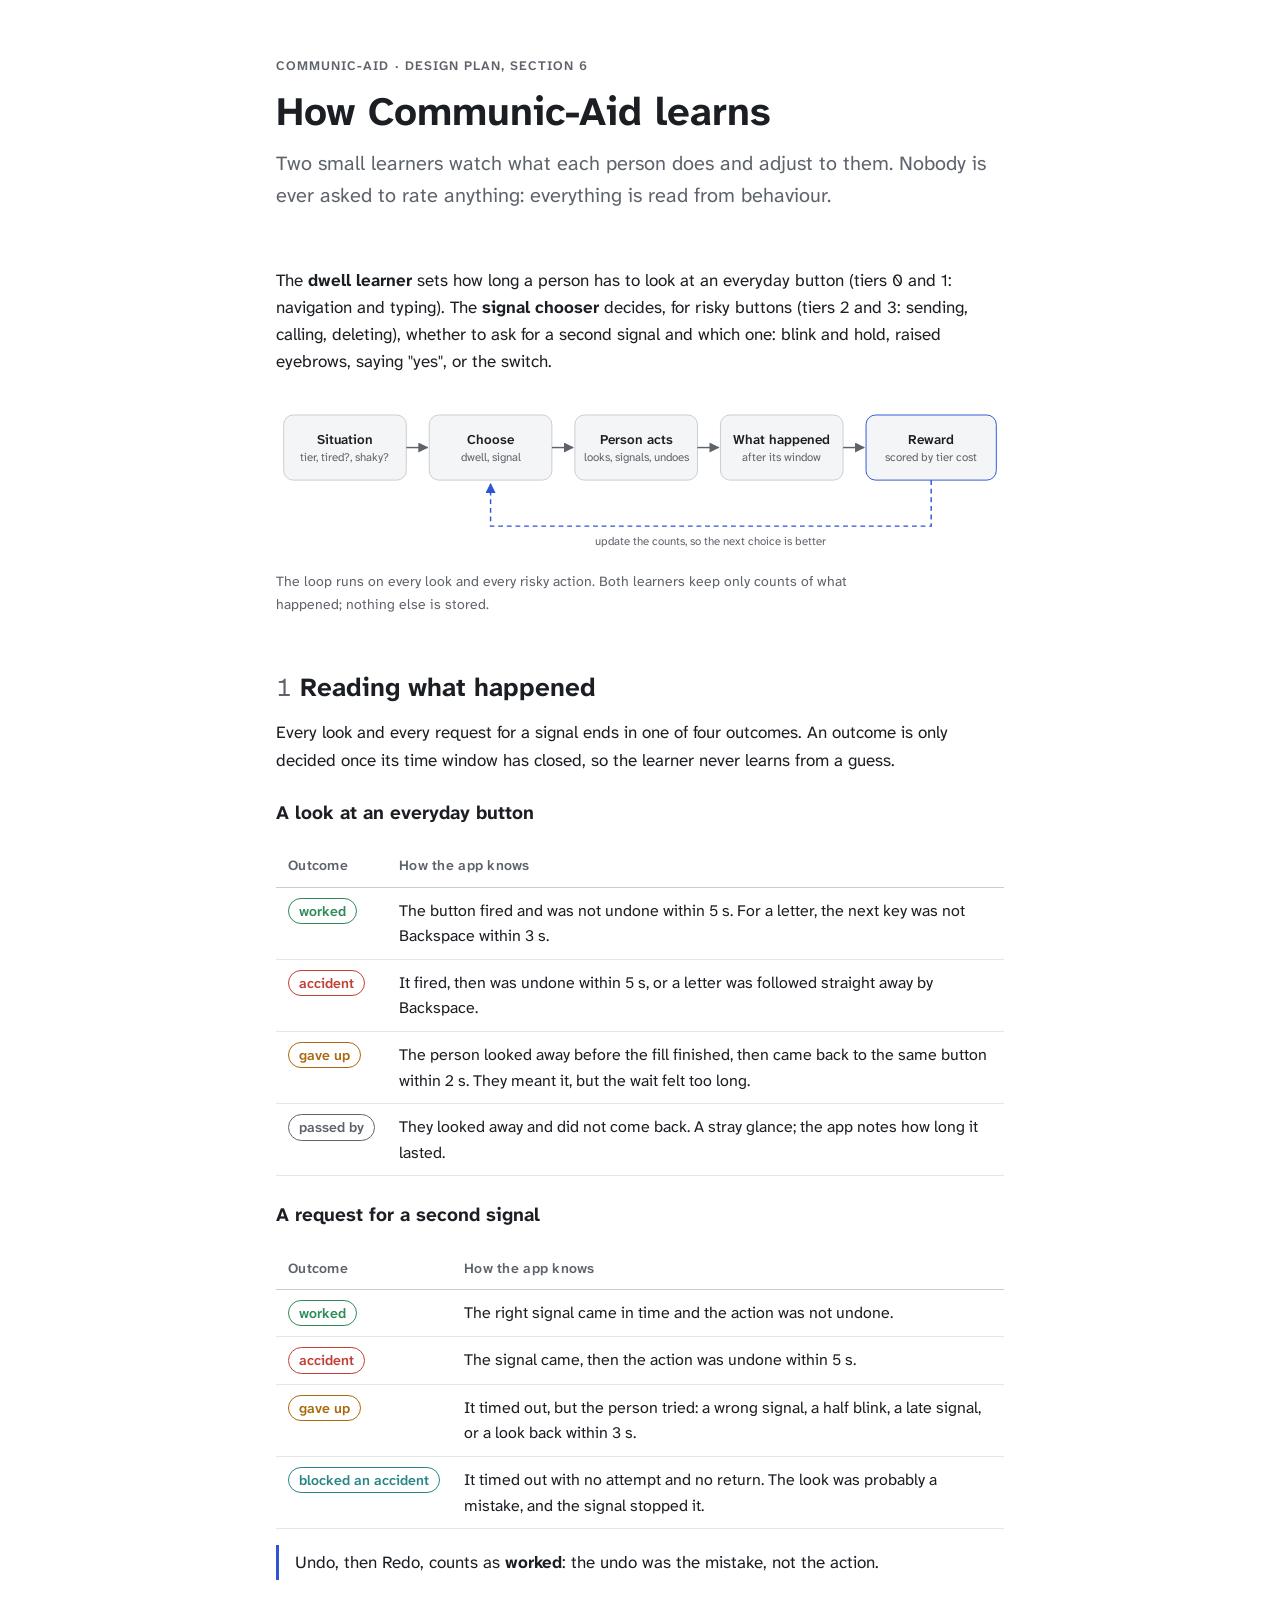
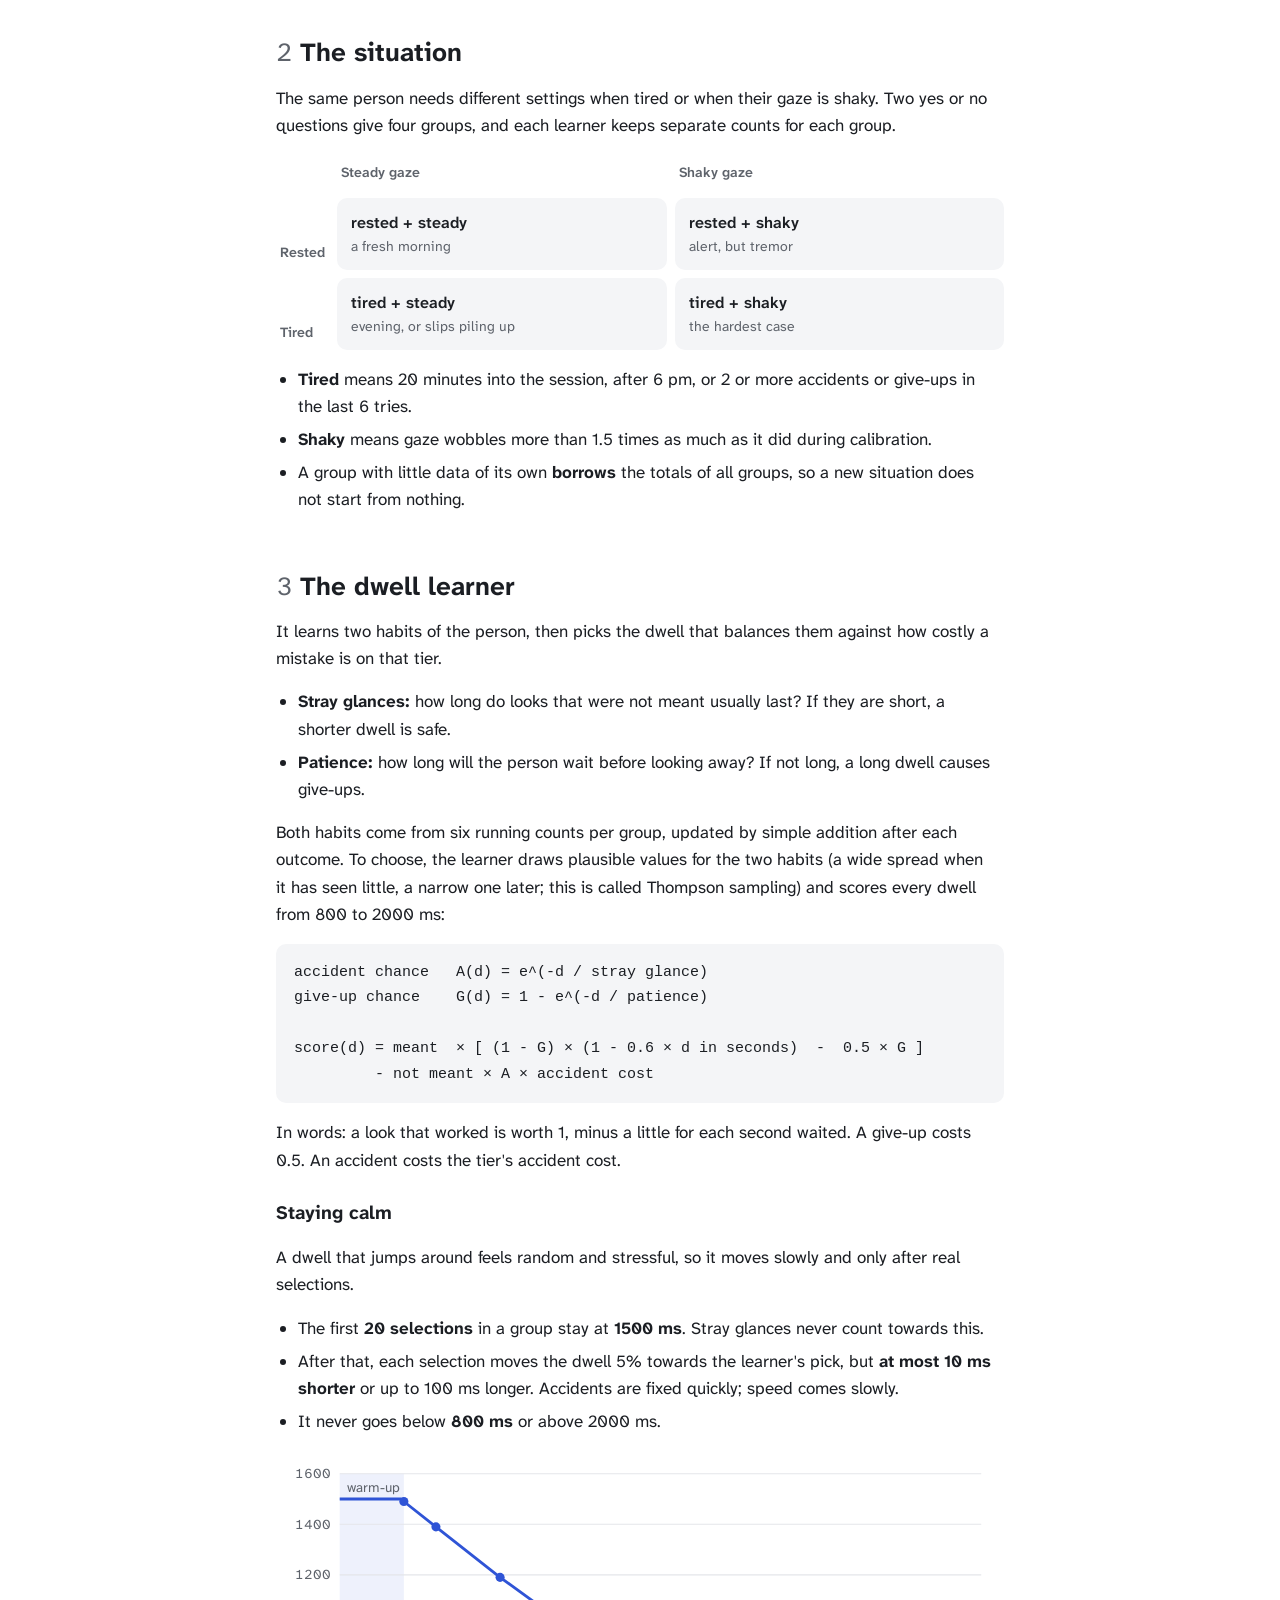
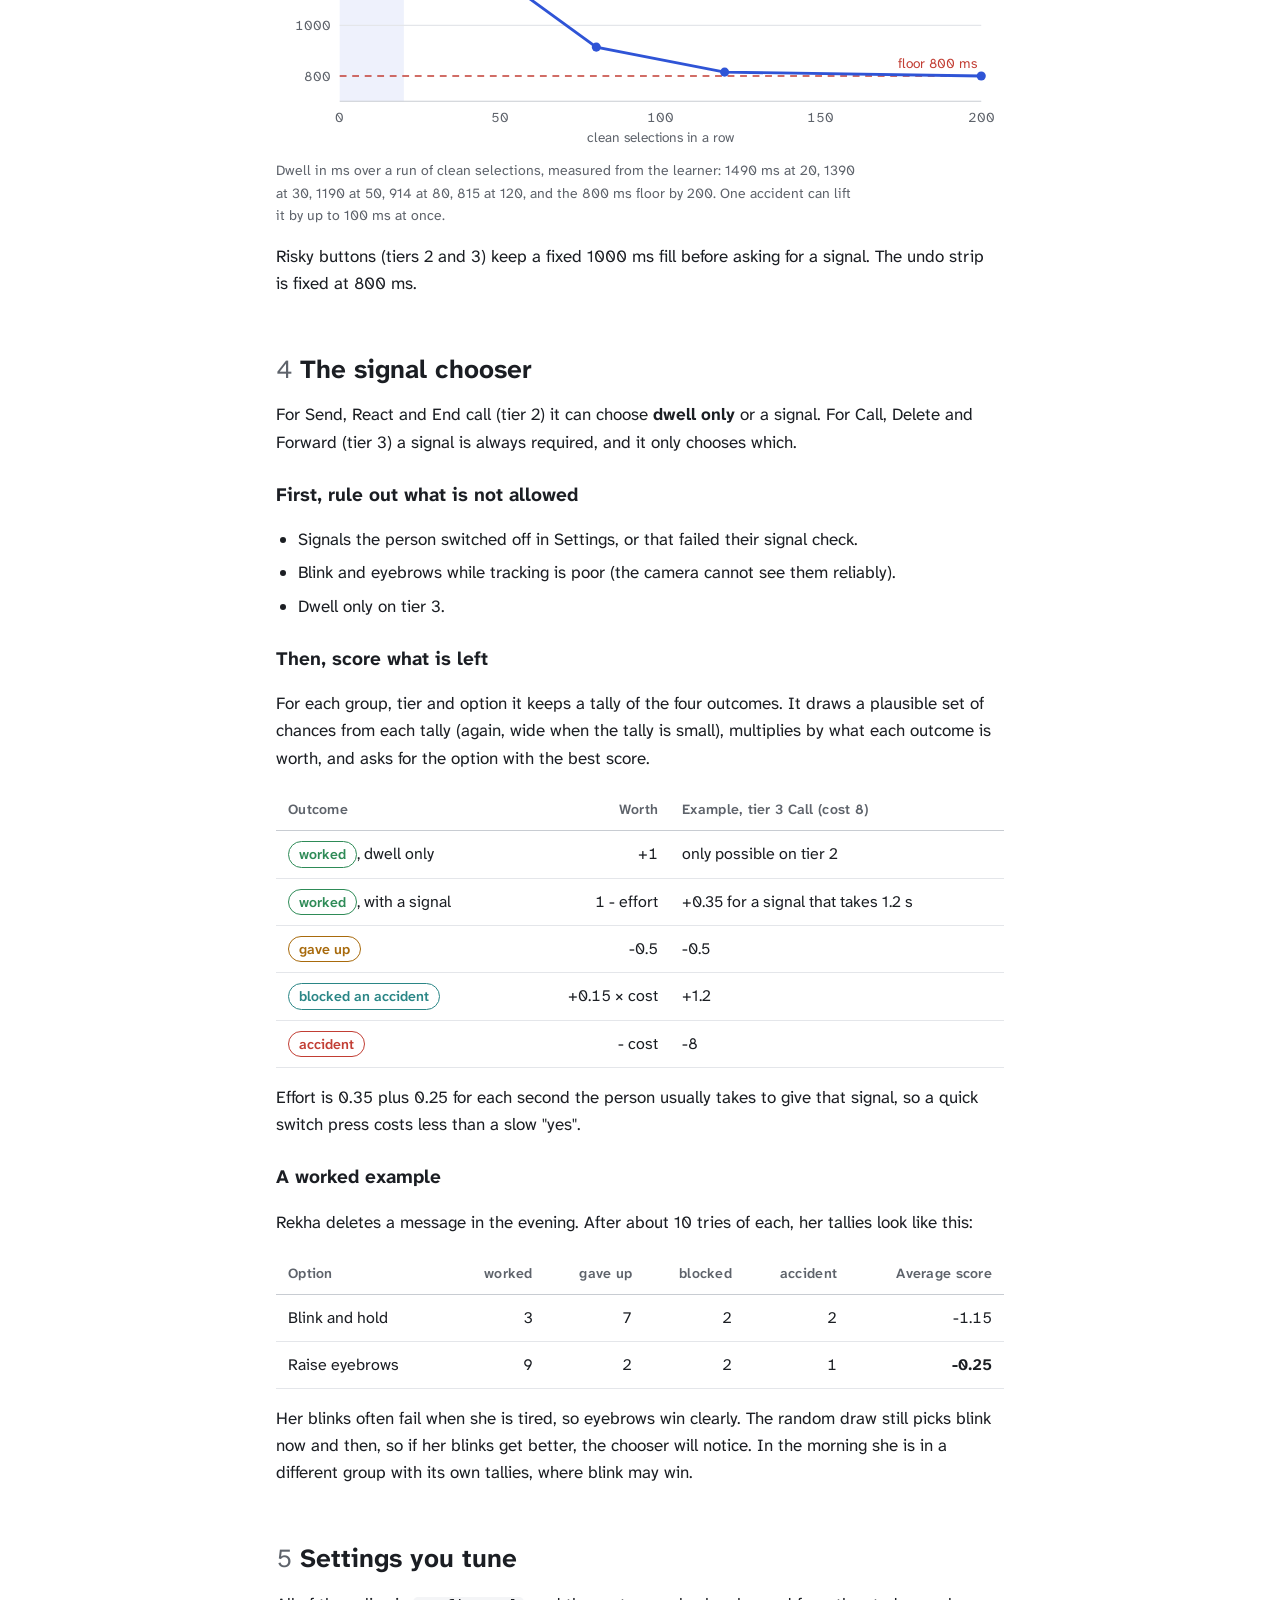
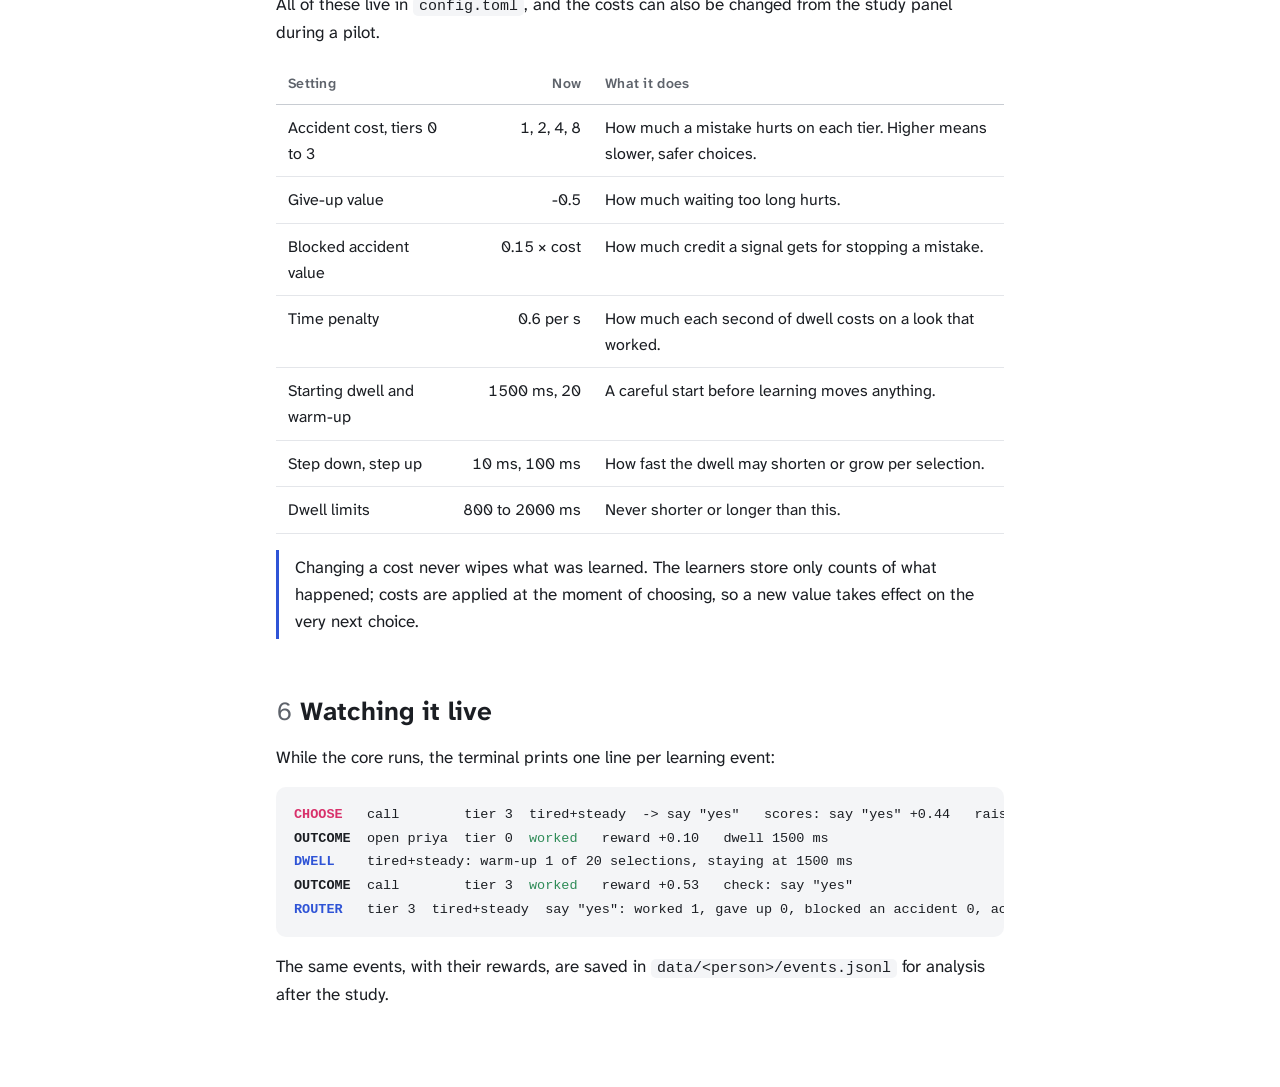
==== docs/how-it-learns.html @ 2b0db426 "Add a plain explainer page for the learning (design plan section 6) A standalone HTML page in the ap" ====
<!doctype html>
<html lang="en">
<head>
<meta charset="utf-8">
<meta name="viewport" content="width=device-width, initial-scale=1, viewport-fit=cover">
<title>How Communic-Aid Learns</title>
<meta name="claude:viewport-fit-sides" content="cover">
<link rel="preconnect" href="https://fonts.googleapis.com">
<link rel="preconnect" href="https://fonts.gstatic.com" crossorigin>
<link href="https://fonts.googleapis.com/css2?family=Atkinson+Hyperlegible+Next:wght@400;600;700&display=swap" rel="stylesheet">
<style>
/* Layout: one readable column, tables and figures may run wider inside their own scroll boxes.
   Palette and type are the app's own (view/style.css), with a light version for reading. */
:root {
  --bg: #FFFFFF; --surface: #F4F5F7; --line: #E4E6EA; --line-strong: #C8CCD2;
  --ink: #1B1E23; --muted: #5E636B;
  --learn: #2F54D6; --gaze: #D8316B; --ok: #2E8B57; --warn: #A86A0C; --save: #2A8686; --risk: #C23E34;
  --font: "Atkinson Hyperlegible Next", "Atkinson Hyperlegible", system-ui, -apple-system, "Segoe UI", sans-serif;
  --mono: ui-monospace, "SF Mono", Menlo, Consolas, monospace;
  color-scheme: light;
}
@media (prefers-color-scheme: dark) {
  :root:not([data-theme="light"]) {
    --bg: #1C1E22; --surface: #25282D; --line: #30333A; --line-strong: #474B53;
    --ink: #E9E7E3; --muted: #A2A6AD;
    --learn: #93A5FF; --gaze: #FF6597; --ok: #63C18F; --warn: #E3A546; --save: #5FC0C0; --risk: #EF7268;
    color-scheme: dark;
  }
}
:root[data-theme="dark"] {
  --bg: #1C1E22; --surface: #25282D; --line: #30333A; --line-strong: #474B53;
  --ink: #E9E7E3; --muted: #A2A6AD;
  --learn: #93A5FF; --gaze: #FF6597; --ok: #63C18F; --warn: #E3A546; --save: #5FC0C0; --risk: #EF7268;
  color-scheme: dark;
}

* { box-sizing: border-box; }
body {
  margin: 0; background: var(--bg); color: var(--ink);
  font-family: var(--font); font-size: 17px; line-height: 1.6; -webkit-font-smoothing: antialiased;
}
.page {
  max-width: 760px; margin: 0 auto;
  padding-block: 56px 80px;
  padding-left: max(16px, env(safe-area-inset-left, 0px));
  padding-right: max(16px, env(safe-area-inset-right, 0px));
  display: flex; flex-direction: column; gap: 56px;
}
header { display: flex; flex-direction: column; gap: 12px; }
.eyebrow { font-size: 13px; letter-spacing: .08em; text-transform: uppercase; color: var(--muted); font-weight: 600; }
h1 { font-size: 40px; line-height: 1.15; margin: 0; text-wrap: balance; }
h2 { font-size: 26px; line-height: 1.25; margin: 0; text-wrap: balance; }
h3 { font-size: 19px; margin: 8px 0 0; }
p { margin: 0; max-width: 65ch; }
.lead { font-size: 20px; color: var(--muted); }
section { display: flex; flex-direction: column; gap: 16px; }
.num { color: var(--muted); font-weight: 400; margin-right: 8px; font-variant-numeric: tabular-nums; }
strong { font-weight: 700; }
code, .formula { font-family: var(--mono); font-size: 15px; }
code { background: var(--surface); padding: 1px 6px; border-radius: 5px; }
.formula {
  background: var(--surface); border-radius: 10px; padding: 16px 18px; white-space: pre; line-height: 1.7;
  overflow-x: auto; max-width: 100%;
}
ul { margin: 0; padding-left: 22px; display: flex; flex-direction: column; gap: 6px; max-width: 65ch; }

/* tables */
.scroll { overflow-x: auto; max-width: 100%; }
table { border-collapse: collapse; width: 100%; font-size: 16px; }
th, td { text-align: left; padding: 10px 12px; border-bottom: 1px solid var(--line); vertical-align: top; }
th { font-weight: 600; color: var(--muted); font-size: 14px; letter-spacing: .02em; border-bottom-color: var(--line-strong); }
td.n, th.n { text-align: right; font-variant-numeric: tabular-nums; white-space: nowrap; }

/* outcome pills, coloured the same way as the terminal log */
.pill { display: inline-block; font-weight: 600; font-size: 14px; padding: 1px 10px; border-radius: 999px; white-space: nowrap;
  border: 1px solid currentColor; }
.worked { color: var(--ok); } .gave { color: var(--warn); } .blocked { color: var(--save); }
.accident { color: var(--risk); } .passed { color: var(--muted); }

/* the four context groups */
.groups { display: grid; grid-template-columns: auto 1fr 1fr; gap: 8px; align-items: stretch; font-size: 16px; }
.groups .h { color: var(--muted); font-size: 14px; font-weight: 600; padding: 6px 4px; align-self: end; }
.groups .g { background: var(--surface); border-radius: 10px; padding: 12px 14px; font-weight: 600; }
.groups .g span { display: block; font-weight: 400; color: var(--muted); font-size: 14px; }

/* figures */
figure { margin: 0; display: flex; flex-direction: column; gap: 10px; }
figure .scroll svg { display: block; min-width: 560px; width: 100%; height: auto; }
figcaption { font-size: 14px; color: var(--muted); max-width: 65ch; }
svg text { font-family: var(--font); }
.box { fill: var(--surface); stroke: var(--line-strong); }
.box-learn { fill: var(--surface); stroke: var(--learn); }
.t-main { fill: var(--ink); font-size: 14px; font-weight: 600; }
.t-sub { fill: var(--muted); font-size: 12px; }
.arrow { stroke: var(--muted); stroke-width: 1.5; fill: none; }
.arrow-learn { stroke: var(--learn); stroke-width: 1.5; fill: none; stroke-dasharray: 5 4; }
.head { fill: var(--muted); } .head-learn { fill: var(--learn); }
.grid { stroke: var(--line); stroke-width: 1; }
.axis { stroke: var(--line-strong); stroke-width: 1; }
.tick { fill: var(--muted); font-size: 12px; font-variant-numeric: tabular-nums; }
.curve { stroke: var(--learn); stroke-width: 2.5; fill: none; }
.dot { fill: var(--learn); }
.floor { stroke: var(--risk); stroke-width: 1.2; stroke-dasharray: 6 5; }
.floor-t { fill: var(--risk); font-size: 12px; }
.warm { fill: var(--learn); opacity: .08; }
.warm-t { fill: var(--muted); font-size: 12px; }

/* sample terminal output */
.log {
  font-family: var(--mono); font-size: 13.5px; line-height: 1.75; background: var(--surface); border-radius: 10px;
  padding: 16px 18px; overflow-x: auto; white-space: pre; max-width: 100%;
}
.log .tag { font-weight: 700; }
.log .c { color: var(--gaze); } .log .o { color: var(--ink); } .log .d { color: var(--learn); }

.note { border-left: 3px solid var(--learn); padding: 4px 0 4px 16px; color: var(--ink); max-width: 65ch; }

@media (max-width: 520px) {
  h1 { font-size: 32px; }
  .groups { grid-template-columns: 1fr 1fr; }
  .groups .h.row { display: none; }
}
</style>
</head>
<body>
<main class="page">

<header>
  <div class="eyebrow">Communic-Aid · design plan, section 6</div>
  <h1>How Communic-Aid learns</h1>
  <p class="lead">Two small learners watch what each person does and adjust to them. Nobody is ever asked to rate anything: everything is read from behaviour.</p>
</header>

<section>
  <p>The <strong>dwell learner</strong> sets how long a person has to look at an everyday button (tiers 0 and 1: navigation and typing). The <strong>signal chooser</strong> decides, for risky buttons (tiers 2 and 3: sending, calling, deleting), whether to ask for a second signal and which one: blink and hold, raised eyebrows, saying "yes", or the switch.</p>
  <figure>
    <div class="scroll">
      <svg viewBox="0 0 760 176" role="img" aria-label="The learning loop: situation, choose, person acts, what happened, reward, then update the counts and start again">
        <defs>
          <marker id="ah" viewBox="0 0 10 10" refX="9" refY="5" markerWidth="7" markerHeight="7" orient="auto"><path d="M0,0 L10,5 L0,10 z" class="head"/></marker>
          <marker id="al" viewBox="0 0 10 10" refX="9" refY="5" markerWidth="7" markerHeight="7" orient="auto"><path d="M0,0 L10,5 L0,10 z" class="head-learn"/></marker>
        </defs>
        <rect class="box" x="8" y="24" width="128" height="68" rx="10"/>
        <text class="t-main" x="72" y="54" text-anchor="middle">Situation</text>
        <text class="t-sub" x="72" y="72" text-anchor="middle">tier, tired?, shaky?</text>

        <rect class="box" x="160" y="24" width="128" height="68" rx="10"/>
        <text class="t-main" x="224" y="54" text-anchor="middle">Choose</text>
        <text class="t-sub" x="224" y="72" text-anchor="middle">dwell, signal</text>

        <rect class="box" x="312" y="24" width="128" height="68" rx="10"/>
        <text class="t-main" x="376" y="54" text-anchor="middle">Person acts</text>
        <text class="t-sub" x="376" y="72" text-anchor="middle">looks, signals, undoes</text>

        <rect class="box" x="464" y="24" width="128" height="68" rx="10"/>
        <text class="t-main" x="528" y="54" text-anchor="middle">What happened</text>
        <text class="t-sub" x="528" y="72" text-anchor="middle">after its window</text>

        <rect class="box-learn" x="616" y="24" width="136" height="68" rx="10"/>
        <text class="t-main" x="684" y="54" text-anchor="middle">Reward</text>
        <text class="t-sub" x="684" y="72" text-anchor="middle">scored by tier cost</text>

        <path class="arrow" d="M136,58 H158" marker-end="url(#ah)"/>
        <path class="arrow" d="M288,58 H310" marker-end="url(#ah)"/>
        <path class="arrow" d="M440,58 H462" marker-end="url(#ah)"/>
        <path class="arrow" d="M592,58 H614" marker-end="url(#ah)"/>
        <path class="arrow-learn" d="M684,92 V140 H224 V96" marker-end="url(#al)"/>
        <text class="t-sub" x="454" y="160" text-anchor="middle">update the counts, so the next choice is better</text>
      </svg>
    </div>
    <figcaption>The loop runs on every look and every risky action. Both learners keep only counts of what happened; nothing else is stored.</figcaption>
  </figure>
</section>

<section>
  <h2><span class="num">1</span>Reading what happened</h2>
  <p>Every look and every request for a signal ends in one of four outcomes. An outcome is only decided once its time window has closed, so the learner never learns from a guess.</p>

  <h3>A look at an everyday button</h3>
  <div class="scroll"><table>
    <thead><tr><th>Outcome</th><th>How the app knows</th></tr></thead>
    <tbody>
      <tr><td><span class="pill worked">worked</span></td><td>The button fired and was not undone within 5 s. For a letter, the next key was not Backspace within 3 s.</td></tr>
      <tr><td><span class="pill accident">accident</span></td><td>It fired, then was undone within 5 s, or a letter was followed straight away by Backspace.</td></tr>
      <tr><td><span class="pill gave">gave up</span></td><td>The person looked away before the fill finished, then came back to the same button within 2 s. They meant it, but the wait felt too long.</td></tr>
      <tr><td><span class="pill passed">passed by</span></td><td>They looked away and did not come back. A stray glance; the app notes how long it lasted.</td></tr>
    </tbody>
  </table></div>

  <h3>A request for a second signal</h3>
  <div class="scroll"><table>
    <thead><tr><th>Outcome</th><th>How the app knows</th></tr></thead>
    <tbody>
      <tr><td><span class="pill worked">worked</span></td><td>The right signal came in time and the action was not undone.</td></tr>
      <tr><td><span class="pill accident">accident</span></td><td>The signal came, then the action was undone within 5 s.</td></tr>
      <tr><td><span class="pill gave">gave up</span></td><td>It timed out, but the person tried: a wrong signal, a half blink, a late signal, or a look back within 3 s.</td></tr>
      <tr><td><span class="pill blocked">blocked an accident</span></td><td>It timed out with no attempt and no return. The look was probably a mistake, and the signal stopped it.</td></tr>
    </tbody>
  </table></div>
  <p class="note">Undo, then Redo, counts as <strong>worked</strong>: the undo was the mistake, not the action.</p>
</section>

<section>
  <h2><span class="num">2</span>The situation</h2>
  <p>The same person needs different settings when tired or when their gaze is shaky. Two yes or no questions give four groups, and each learner keeps separate counts for each group.</p>
  <div class="groups" role="table" aria-label="Four context groups">
    <div class="h row" role="columnheader"></div>
    <div class="h" role="columnheader">Steady gaze</div>
    <div class="h" role="columnheader">Shaky gaze</div>
    <div class="h row" role="rowheader">Rested</div>
    <div class="g">rested + steady<span>a fresh morning</span></div>
    <div class="g">rested + shaky<span>alert, but tremor</span></div>
    <div class="h row" role="rowheader">Tired</div>
    <div class="g">tired + steady<span>evening, or slips piling up</span></div>
    <div class="g">tired + shaky<span>the hardest case</span></div>
  </div>
  <ul>
    <li><strong>Tired</strong> means 20 minutes into the session, after 6 pm, or 2 or more accidents or give-ups in the last 6 tries.</li>
    <li><strong>Shaky</strong> means gaze wobbles more than 1.5 times as much as it did during calibration.</li>
    <li>A group with little data of its own <strong>borrows</strong> the totals of all groups, so a new situation does not start from nothing.</li>
  </ul>
</section>

<section>
  <h2><span class="num">3</span>The dwell learner</h2>
  <p>It learns two habits of the person, then picks the dwell that balances them against how costly a mistake is on that tier.</p>
  <ul>
    <li><strong>Stray glances:</strong> how long do looks that were not meant usually last? If they are short, a shorter dwell is safe.</li>
    <li><strong>Patience:</strong> how long will the person wait before looking away? If not long, a long dwell causes give-ups.</li>
  </ul>
  <p>Both habits come from six running counts per group, updated by simple addition after each outcome. To choose, the learner draws plausible values for the two habits (a wide spread when it has seen little, a narrow one later; this is called Thompson sampling) and scores every dwell from 800 to 2000 ms:</p>
  <div class="formula">accident chance   A(d) = e^(-d / stray glance)
give-up chance    G(d) = 1 - e^(-d / patience)

score(d) = meant  × [ (1 - G) × (1 - 0.6 × d in seconds)  -  0.5 × G ]
         - not meant × A × accident cost</div>
  <p>In words: a look that worked is worth 1, minus a little for each second waited. A give-up costs 0.5. An accident costs the tier's accident cost.</p>

  <h3>Staying calm</h3>
  <p>A dwell that jumps around feels random and stressful, so it moves slowly and only after real selections.</p>
  <ul>
    <li>The first <strong>20 selections</strong> in a group stay at <strong>1500 ms</strong>. Stray glances never count towards this.</li>
    <li>After that, each selection moves the dwell 5% towards the learner's pick, but <strong>at most 10 ms shorter</strong> or up to 100 ms longer. Accidents are fixed quickly; speed comes slowly.</li>
    <li>It never goes below <strong>800 ms</strong> or above 2000 ms.</li>
  </ul>
  <figure>
    <div class="scroll">
      <svg viewBox="0 0 640 262" role="img" aria-label="Dwell time over clean selections: flat at 1500 ms for the first 20, then down slowly to 1190 ms at 50, 914 ms at 80 and the 800 ms floor by 200">
        <rect class="warm" x="56" y="20" width="56.4" height="200"/>
        <text class="warm-t" x="62" y="36">warm-up</text>
        <line class="grid" x1="56" y1="20" x2="620" y2="20"/>
        <line class="grid" x1="56" y1="64.4" x2="620" y2="64.4"/>
        <line class="grid" x1="56" y1="108.9" x2="620" y2="108.9"/>
        <line class="grid" x1="56" y1="153.3" x2="620" y2="153.3"/>
        <line class="axis" x1="56" y1="220" x2="620" y2="220"/>
        <line class="floor" x1="56" y1="197.8" x2="620" y2="197.8"/>
        <text class="floor-t" x="616" y="191" text-anchor="end">floor 800 ms</text>
        <text class="tick" x="48" y="24" text-anchor="end">1600</text>
        <text class="tick" x="48" y="68.4" text-anchor="end">1400</text>
        <text class="tick" x="48" y="112.9" text-anchor="end">1200</text>
        <text class="tick" x="48" y="157.3" text-anchor="end">1000</text>
        <text class="tick" x="48" y="201.8" text-anchor="end">800</text>
        <text class="tick" x="56" y="238" text-anchor="middle">0</text>
        <text class="tick" x="197" y="238" text-anchor="middle">50</text>
        <text class="tick" x="338" y="238" text-anchor="middle">100</text>
        <text class="tick" x="479" y="238" text-anchor="middle">150</text>
        <text class="tick" x="620" y="238" text-anchor="middle">200</text>
        <text class="tick" x="338" y="256" text-anchor="middle">clean selections in a row</text>
        <polyline class="curve" points="56,42.2 109.6,42.2 112.4,44.4 140.6,66.7 197,111.1 281.6,172.4 394.4,194.4 620,197.8"/>
        <circle class="dot" cx="112.4" cy="44.4" r="4"/>
        <circle class="dot" cx="140.6" cy="66.7" r="4"/>
        <circle class="dot" cx="197" cy="111.1" r="4"/>
        <circle class="dot" cx="281.6" cy="172.4" r="4"/>
        <circle class="dot" cx="394.4" cy="194.4" r="4"/>
        <circle class="dot" cx="620" cy="197.8" r="4"/>
      </svg>
    </div>
    <figcaption>Dwell in ms over a run of clean selections, measured from the learner: 1490 ms at 20, 1390 at 30, 1190 at 50, 914 at 80, 815 at 120, and the 800 ms floor by 200. One accident can lift it by up to 100 ms at once.</figcaption>
  </figure>
  <p>Risky buttons (tiers 2 and 3) keep a fixed 1000 ms fill before asking for a signal. The undo strip is fixed at 800 ms.</p>
</section>

<section>
  <h2><span class="num">4</span>The signal chooser</h2>
  <p>For Send, React and End call (tier 2) it can choose <strong>dwell only</strong> or a signal. For Call, Delete and Forward (tier 3) a signal is always required, and it only chooses which.</p>

  <h3>First, rule out what is not allowed</h3>
  <ul>
    <li>Signals the person switched off in Settings, or that failed their signal check.</li>
    <li>Blink and eyebrows while tracking is poor (the camera cannot see them reliably).</li>
    <li>Dwell only on tier 3.</li>
  </ul>

  <h3>Then, score what is left</h3>
  <p>For each group, tier and option it keeps a tally of the four outcomes. It draws a plausible set of chances from each tally (again, wide when the tally is small), multiplies by what each outcome is worth, and asks for the option with the best score.</p>
  <div class="scroll"><table>
    <thead><tr><th>Outcome</th><th class="n">Worth</th><th>Example, tier 3 Call (cost 8)</th></tr></thead>
    <tbody>
      <tr><td><span class="pill worked">worked</span>, dwell only</td><td class="n">+1</td><td>only possible on tier 2</td></tr>
      <tr><td><span class="pill worked">worked</span>, with a signal</td><td class="n">1 - effort</td><td>+0.35 for a signal that takes 1.2 s</td></tr>
      <tr><td><span class="pill gave">gave up</span></td><td class="n">-0.5</td><td>-0.5</td></tr>
      <tr><td><span class="pill blocked">blocked an accident</span></td><td class="n">+0.15 × cost</td><td>+1.2</td></tr>
      <tr><td><span class="pill accident">accident</span></td><td class="n">- cost</td><td>-8</td></tr>
    </tbody>
  </table></div>
  <p>Effort is 0.35 plus 0.25 for each second the person usually takes to give that signal, so a quick switch press costs less than a slow "yes".</p>

  <h3>A worked example</h3>
  <p>Rekha deletes a message in the evening. After about 10 tries of each, her tallies look like this:</p>
  <div class="scroll"><table>
    <thead><tr><th>Option</th><th class="n">worked</th><th class="n">gave up</th><th class="n">blocked</th><th class="n">accident</th><th class="n">Average score</th></tr></thead>
    <tbody>
      <tr><td>Blink and hold</td><td class="n">3</td><td class="n">7</td><td class="n">2</td><td class="n">2</td><td class="n">-1.15</td></tr>
      <tr><td>Raise eyebrows</td><td class="n">9</td><td class="n">2</td><td class="n">2</td><td class="n">1</td><td class="n"><strong>-0.25</strong></td></tr>
    </tbody>
  </table></div>
  <p>Her blinks often fail when she is tired, so eyebrows win clearly. The random draw still picks blink now and then, so if her blinks get better, the chooser will notice. In the morning she is in a different group with its own tallies, where blink may win.</p>
</section>

<section>
  <h2><span class="num">5</span>Settings you tune</h2>
  <p>All of these live in <code>config.toml</code>, and the costs can also be changed from the study panel during a pilot.</p>
  <div class="scroll"><table>
    <thead><tr><th>Setting</th><th class="n">Now</th><th>What it does</th></tr></thead>
    <tbody>
      <tr><td>Accident cost, tiers 0 to 3</td><td class="n">1, 2, 4, 8</td><td>How much a mistake hurts on each tier. Higher means slower, safer choices.</td></tr>
      <tr><td>Give-up value</td><td class="n">-0.5</td><td>How much waiting too long hurts.</td></tr>
      <tr><td>Blocked accident value</td><td class="n">0.15 × cost</td><td>How much credit a signal gets for stopping a mistake.</td></tr>
      <tr><td>Time penalty</td><td class="n">0.6 per s</td><td>How much each second of dwell costs on a look that worked.</td></tr>
      <tr><td>Starting dwell and warm-up</td><td class="n">1500 ms, 20</td><td>A careful start before learning moves anything.</td></tr>
      <tr><td>Step down, step up</td><td class="n">10 ms, 100 ms</td><td>How fast the dwell may shorten or grow per selection.</td></tr>
      <tr><td>Dwell limits</td><td class="n">800 to 2000 ms</td><td>Never shorter or longer than this.</td></tr>
    </tbody>
  </table></div>
  <p class="note">Changing a cost never wipes what was learned. The learners store only counts of what happened; costs are applied at the moment of choosing, so a new value takes effect on the very next choice.</p>
</section>

<section>
  <h2><span class="num">6</span>Watching it live</h2>
  <p>While the core runs, the terminal prints one line per learning event:</p>
<div class="log"><span class="tag c">CHOOSE </span>  call        tier 3  tired+steady  -> say "yes"   scores: say "yes" +0.44   raise eyebrows -0.38   switch -0.82
<span class="tag o">OUTCOME</span>  open priya  tier 0  <span class="worked">worked</span>   reward +0.10   dwell 1500 ms
<span class="tag d">DWELL  </span>  tired+steady: warm-up 1 of 20 selections, staying at 1500 ms
<span class="tag o">OUTCOME</span>  call        tier 3  <span class="worked">worked</span>   reward +0.53   check: say "yes"
<span class="tag d">ROUTER </span>  tier 3  tired+steady  say "yes": worked 1, gave up 0, blocked an accident 0, accident 0</div>
  <p>The same events, with their rewards, are saved in <code>data/&lt;person&gt;/events.jsonl</code> for analysis after the study.</p>
</section>

</main>
</body>
</html>
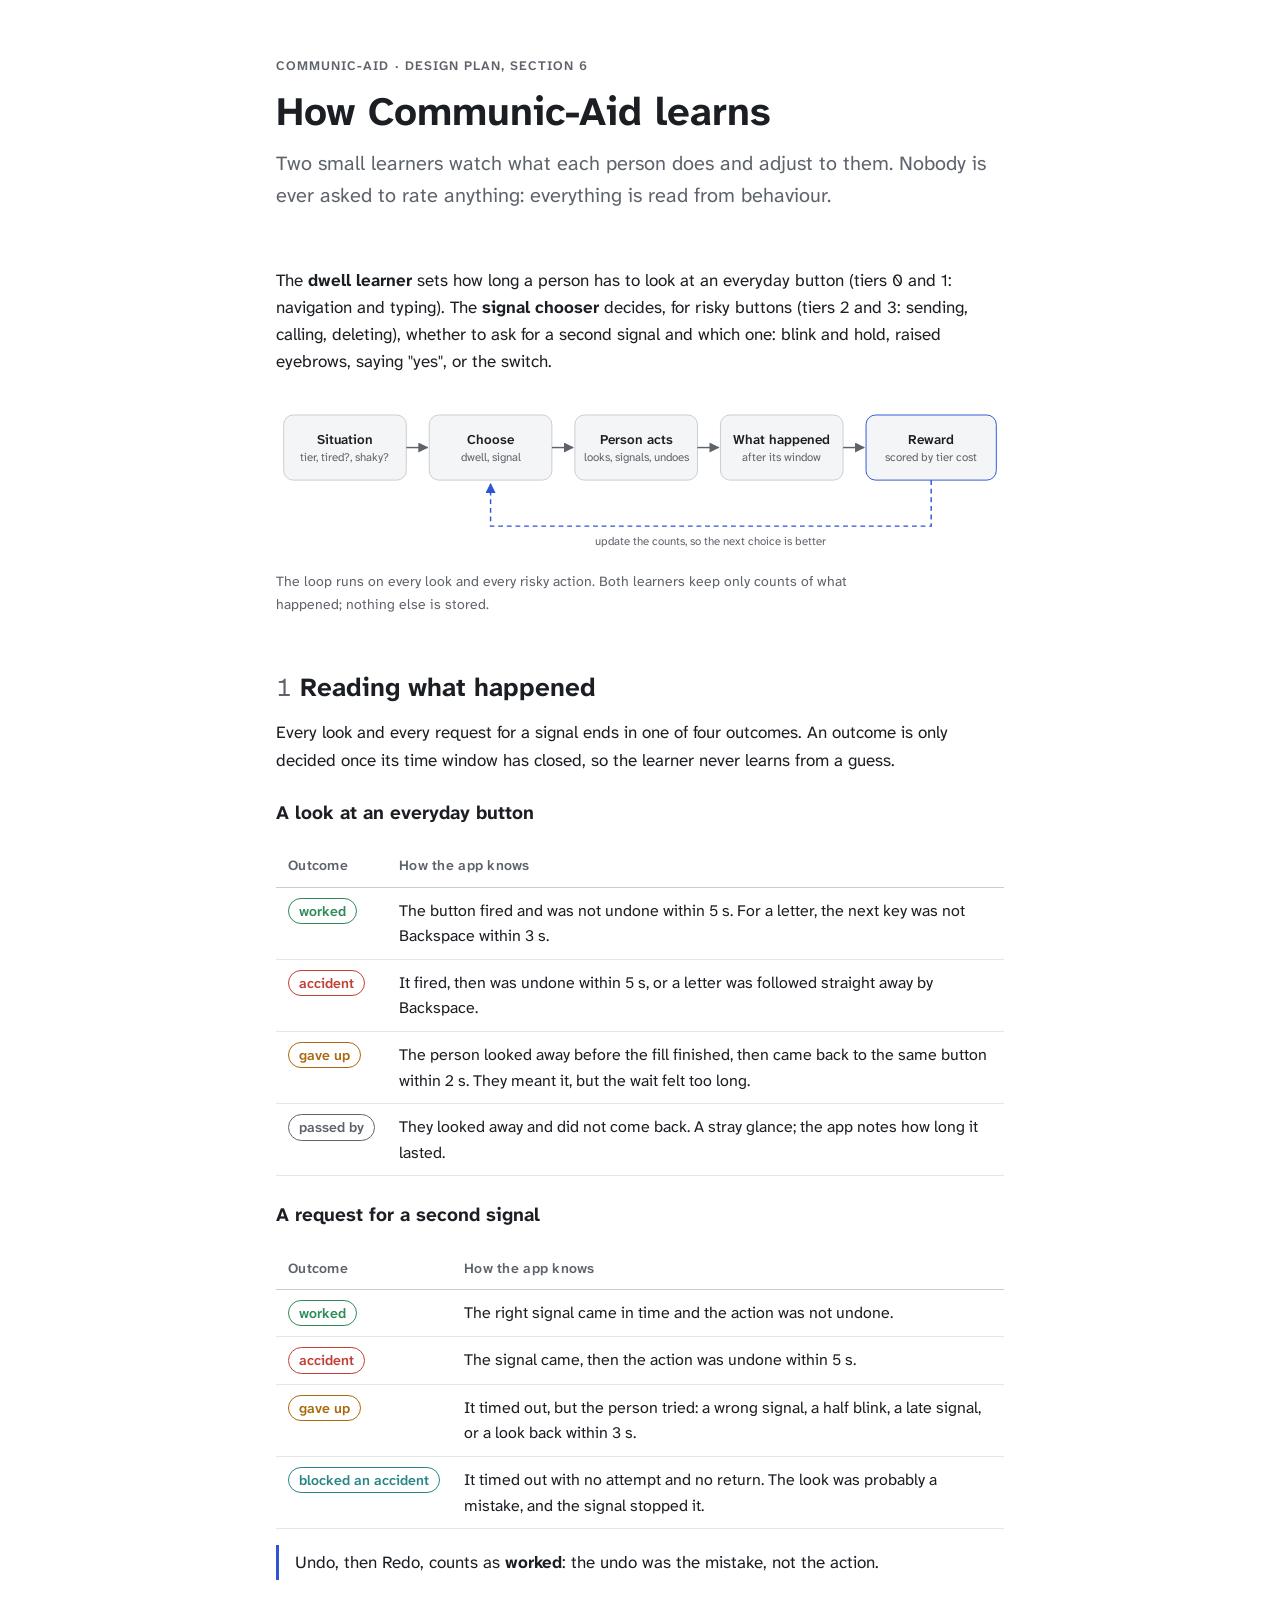
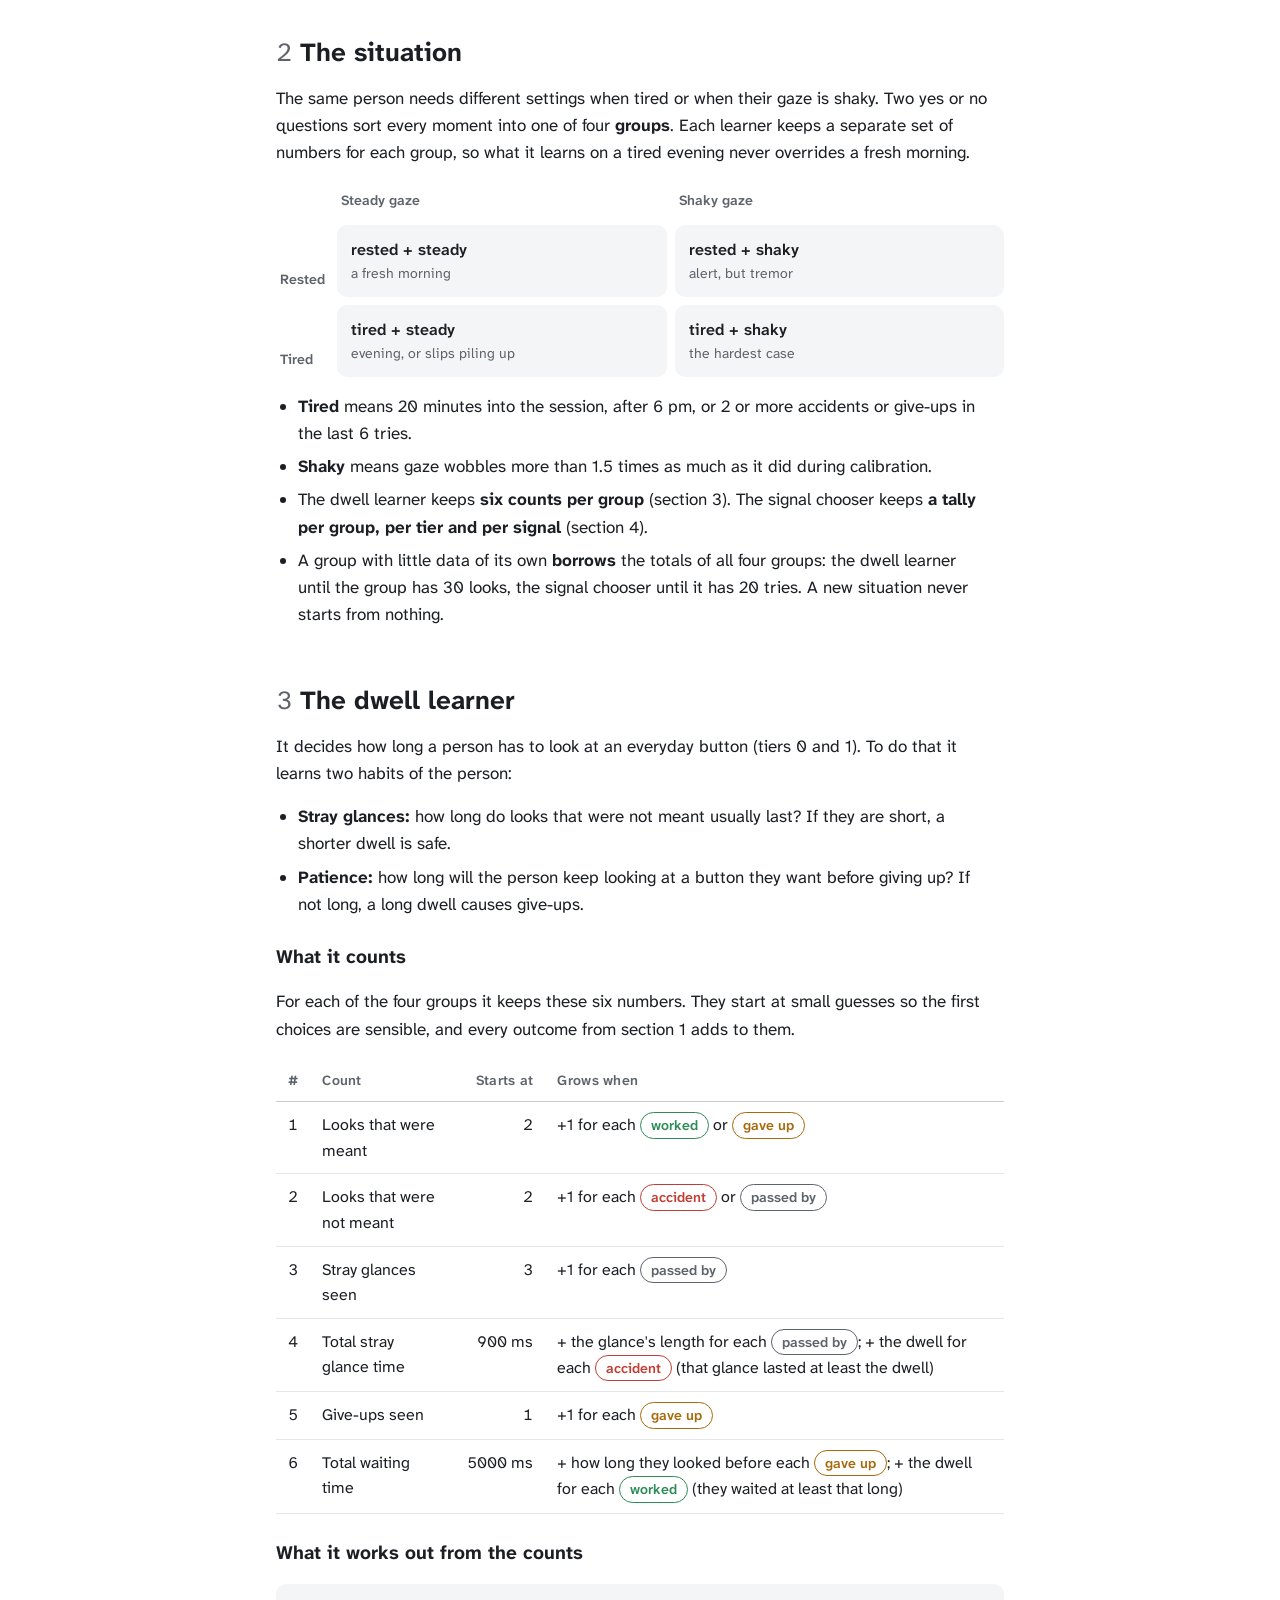
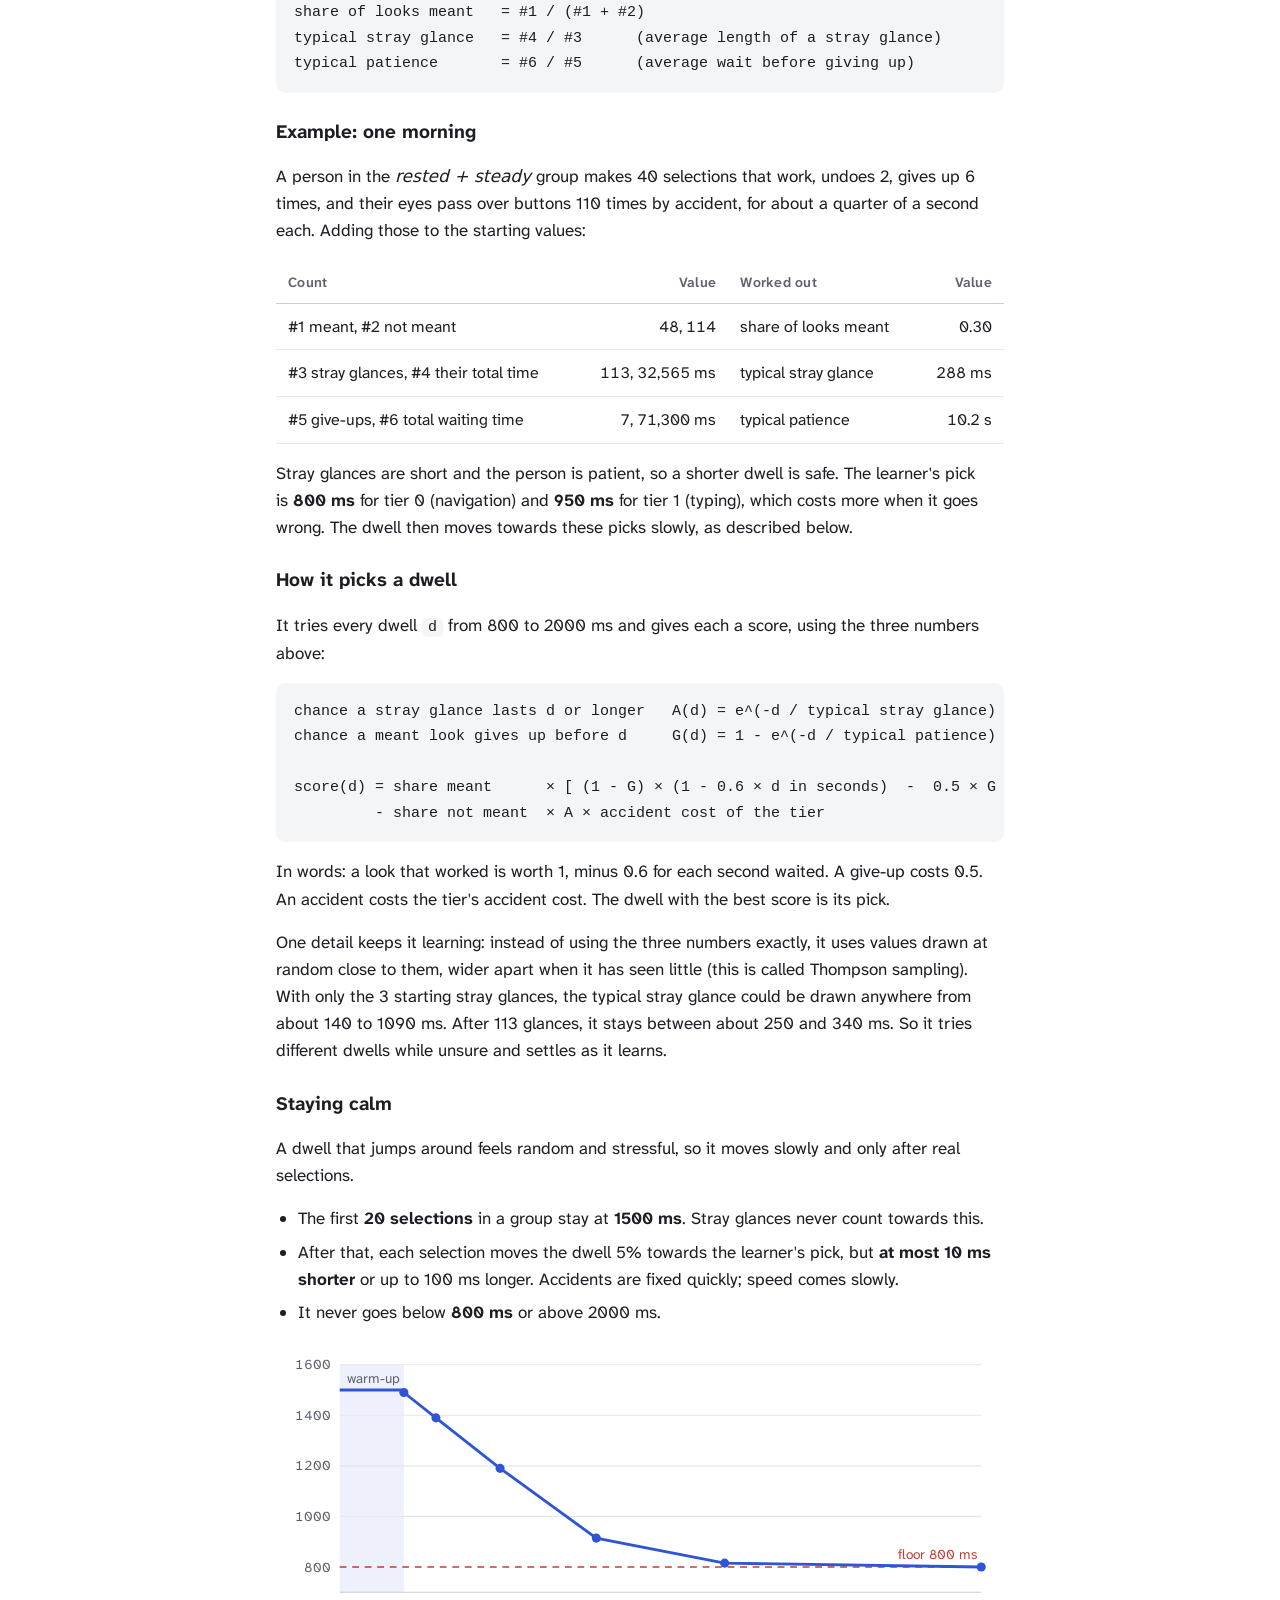
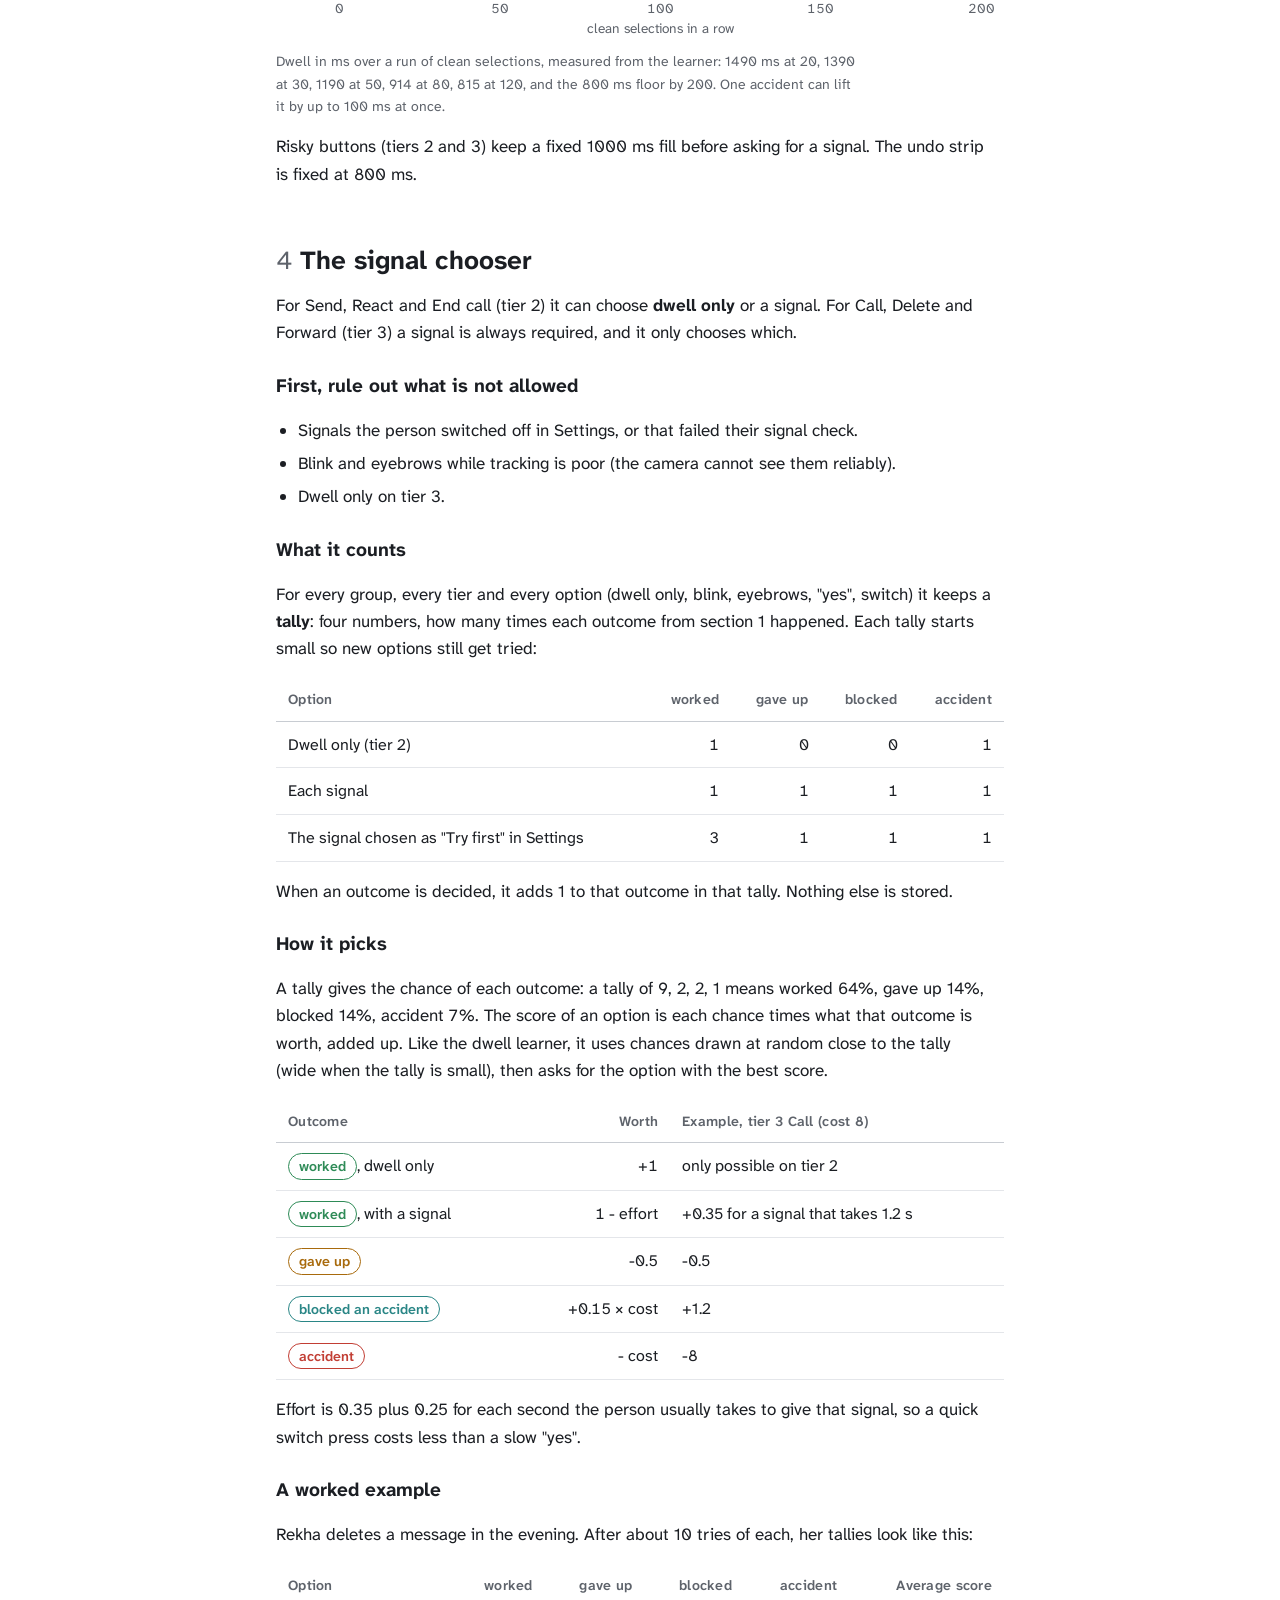
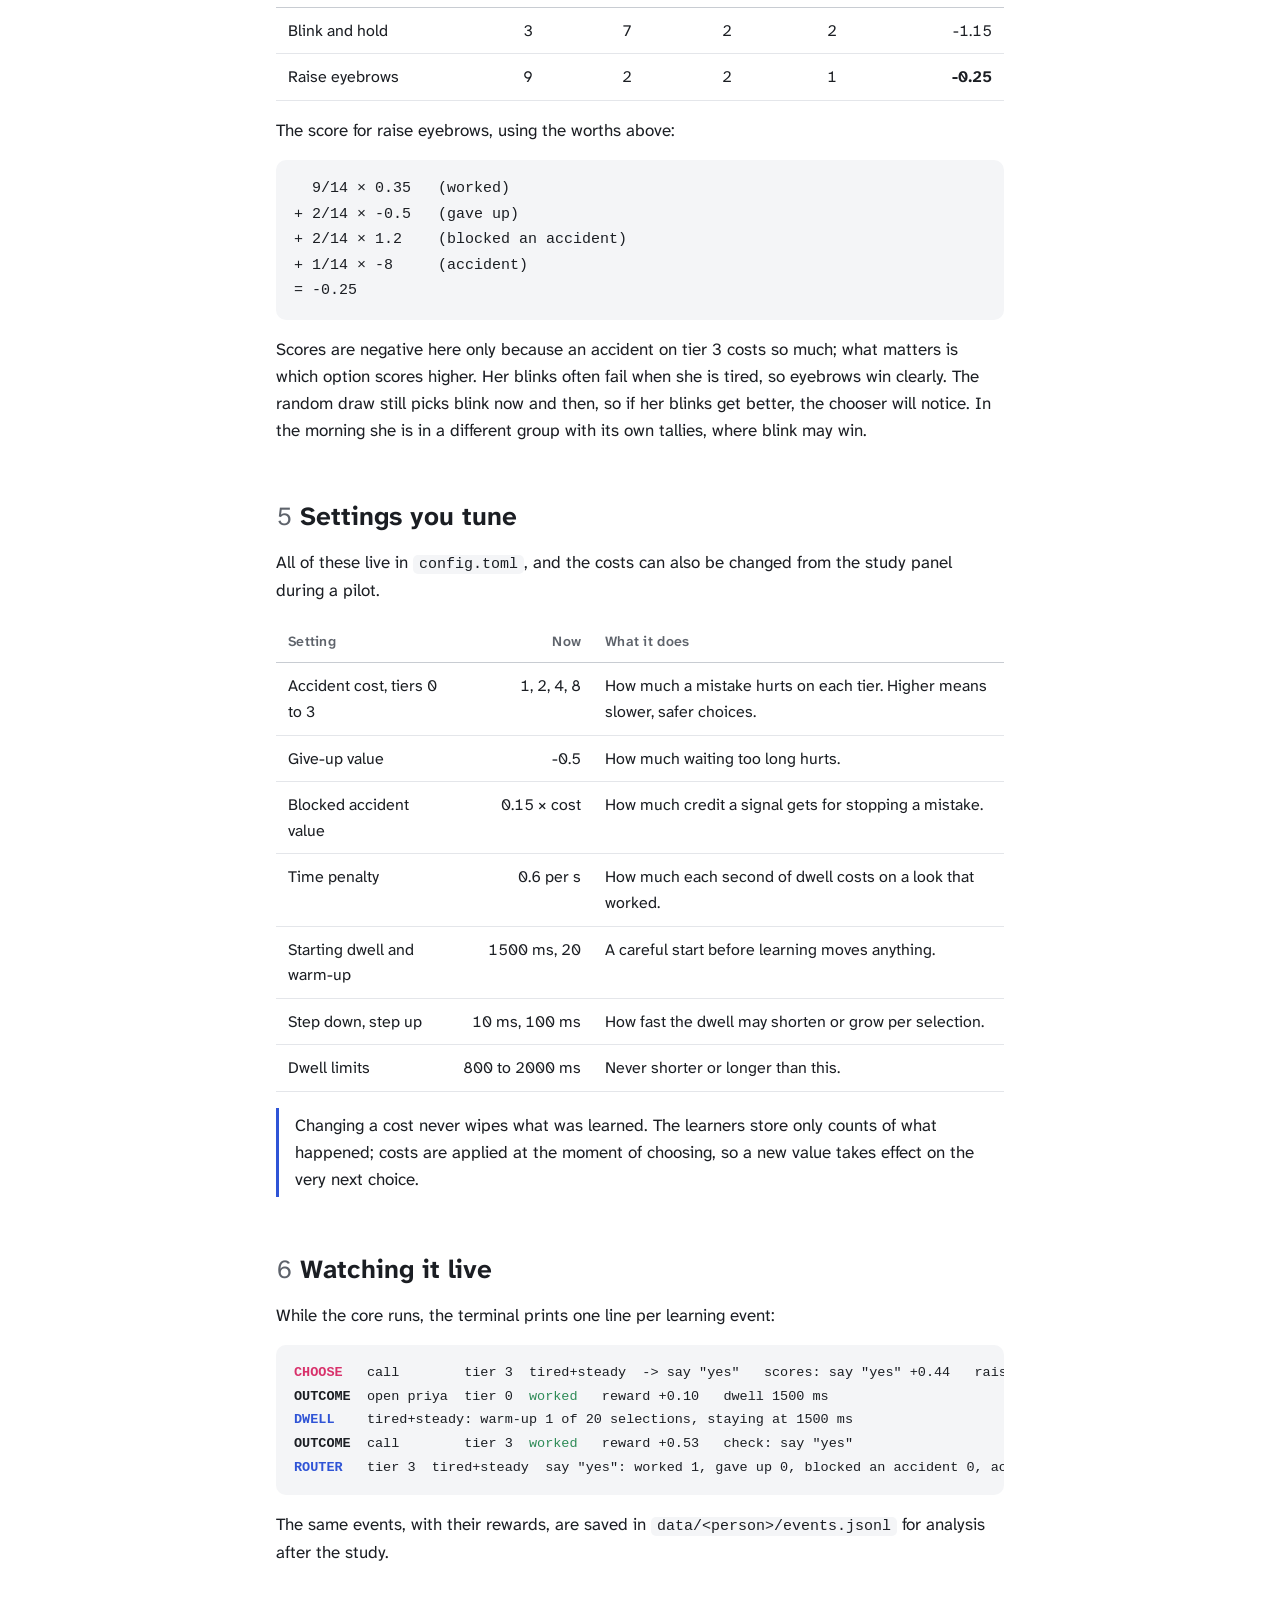
==== commit fc811fc5: "Explain the learning concretely: the six counts, the groups, worked numbers The explainer named six " ====
--- a/docs/how-it-learns.html
+++ b/docs/how-it-learns.html
@@ -66,7 +66,7 @@
 
 /* tables */
 .scroll { overflow-x: auto; max-width: 100%; }
-table { border-collapse: collapse; width: 100%; font-size: 16px; }
+table { border-collapse: collapse; width: 100%; min-width: 600px; font-size: 16px; }
 th, td { text-align: left; padding: 10px 12px; border-bottom: 1px solid var(--line); vertical-align: top; }
 th { font-weight: 600; color: var(--muted); font-size: 14px; letter-spacing: .02em; border-bottom-color: var(--line-strong); }
 td.n, th.n { text-align: right; font-variant-numeric: tabular-nums; white-space: nowrap; }
@@ -202,7 +202,7 @@
 
 <section>
   <h2><span class="num">2</span>The situation</h2>
-  <p>The same person needs different settings when tired or when their gaze is shaky. Two yes or no questions give four groups, and each learner keeps separate counts for each group.</p>
+  <p>The same person needs different settings when tired or when their gaze is shaky. Two yes or no questions sort every moment into one of four <strong>groups</strong>. Each learner keeps a separate set of numbers for each group, so what it learns on a tired evening never overrides a fresh morning.</p>
   <div class="groups" role="table" aria-label="Four context groups">
     <div class="h row" role="columnheader"></div>
     <div class="h" role="columnheader">Steady gaze</div>
@@ -217,24 +217,59 @@
   <ul>
     <li><strong>Tired</strong> means 20 minutes into the session, after 6 pm, or 2 or more accidents or give-ups in the last 6 tries.</li>
     <li><strong>Shaky</strong> means gaze wobbles more than 1.5 times as much as it did during calibration.</li>
-    <li>A group with little data of its own <strong>borrows</strong> the totals of all groups, so a new situation does not start from nothing.</li>
+    <li>The dwell learner keeps <strong>six counts per group</strong> (section 3). The signal chooser keeps <strong>a tally per group, per tier and per signal</strong> (section 4).</li>
+    <li>A group with little data of its own <strong>borrows</strong> the totals of all four groups: the dwell learner until the group has 30 looks, the signal chooser until it has 20 tries. A new situation never starts from nothing.</li>
   </ul>
 </section>
 
 <section>
   <h2><span class="num">3</span>The dwell learner</h2>
-  <p>It learns two habits of the person, then picks the dwell that balances them against how costly a mistake is on that tier.</p>
+  <p>It decides how long a person has to look at an everyday button (tiers 0 and 1). To do that it learns two habits of the person:</p>
   <ul>
     <li><strong>Stray glances:</strong> how long do looks that were not meant usually last? If they are short, a shorter dwell is safe.</li>
-    <li><strong>Patience:</strong> how long will the person wait before looking away? If not long, a long dwell causes give-ups.</li>
+    <li><strong>Patience:</strong> how long will the person keep looking at a button they want before giving up? If not long, a long dwell causes give-ups.</li>
   </ul>
-  <p>Both habits come from six running counts per group, updated by simple addition after each outcome. To choose, the learner draws plausible values for the two habits (a wide spread when it has seen little, a narrow one later; this is called Thompson sampling) and scores every dwell from 800 to 2000 ms:</p>
-  <div class="formula">accident chance   A(d) = e^(-d / stray glance)
-give-up chance    G(d) = 1 - e^(-d / patience)
-
-score(d) = meant  × [ (1 - G) × (1 - 0.6 × d in seconds)  -  0.5 × G ]
-         - not meant × A × accident cost</div>
-  <p>In words: a look that worked is worth 1, minus a little for each second waited. A give-up costs 0.5. An accident costs the tier's accident cost.</p>
+
+  <h3>What it counts</h3>
+  <p>For each of the four groups it keeps these six numbers. They start at small guesses so the first choices are sensible, and every outcome from section 1 adds to them.</p>
+  <div class="scroll"><table>
+    <thead><tr><th class="n">#</th><th>Count</th><th class="n">Starts at</th><th>Grows when</th></tr></thead>
+    <tbody>
+      <tr><td class="n">1</td><td>Looks that were meant</td><td class="n">2</td><td>+1 for each <span class="pill worked">worked</span> or <span class="pill gave">gave up</span></td></tr>
+      <tr><td class="n">2</td><td>Looks that were not meant</td><td class="n">2</td><td>+1 for each <span class="pill accident">accident</span> or <span class="pill passed">passed by</span></td></tr>
+      <tr><td class="n">3</td><td>Stray glances seen</td><td class="n">3</td><td>+1 for each <span class="pill passed">passed by</span></td></tr>
+      <tr><td class="n">4</td><td>Total stray glance time</td><td class="n">900 ms</td><td>+ the glance's length for each <span class="pill passed">passed by</span>; + the dwell for each <span class="pill accident">accident</span> (that glance lasted at least the dwell)</td></tr>
+      <tr><td class="n">5</td><td>Give-ups seen</td><td class="n">1</td><td>+1 for each <span class="pill gave">gave up</span></td></tr>
+      <tr><td class="n">6</td><td>Total waiting time</td><td class="n">5000 ms</td><td>+ how long they looked before each <span class="pill gave">gave up</span>; + the dwell for each <span class="pill worked">worked</span> (they waited at least that long)</td></tr>
+    </tbody>
+  </table></div>
+
+  <h3>What it works out from the counts</h3>
+  <div class="formula">share of looks meant   = #1 / (#1 + #2)
+typical stray glance   = #4 / #3      (average length of a stray glance)
+typical patience       = #6 / #5      (average wait before giving up)</div>
+
+  <h3>Example: one morning</h3>
+  <p>A person in the <em>rested + steady</em> group makes 40 selections that work, undoes 2, gives up 6 times, and their eyes pass over buttons 110 times by accident, for about a quarter of a second each. Adding those to the starting values:</p>
+  <div class="scroll"><table>
+    <thead><tr><th>Count</th><th class="n">Value</th><th>Worked out</th><th class="n">Value</th></tr></thead>
+    <tbody>
+      <tr><td>#1 meant, #2 not meant</td><td class="n">48, 114</td><td>share of looks meant</td><td class="n">0.30</td></tr>
+      <tr><td>#3 stray glances, #4 their total time</td><td class="n">113, 32,565 ms</td><td>typical stray glance</td><td class="n">288 ms</td></tr>
+      <tr><td>#5 give-ups, #6 total waiting time</td><td class="n">7, 71,300 ms</td><td>typical patience</td><td class="n">10.2 s</td></tr>
+    </tbody>
+  </table></div>
+  <p>Stray glances are short and the person is patient, so a shorter dwell is safe. The learner's pick is <strong>800 ms</strong> for tier 0 (navigation) and <strong>950 ms</strong> for tier 1 (typing), which costs more when it goes wrong. The dwell then moves towards these picks slowly, as described below.</p>
+
+  <h3>How it picks a dwell</h3>
+  <p>It tries every dwell <code>d</code> from 800 to 2000 ms and gives each a score, using the three numbers above:</p>
+  <div class="formula">chance a stray glance lasts d or longer   A(d) = e^(-d / typical stray glance)
+chance a meant look gives up before d     G(d) = 1 - e^(-d / typical patience)
+
+score(d) = share meant      × [ (1 - G) × (1 - 0.6 × d in seconds)  -  0.5 × G ]
+         - share not meant  × A × accident cost of the tier</div>
+  <p>In words: a look that worked is worth 1, minus 0.6 for each second waited. A give-up costs 0.5. An accident costs the tier's accident cost. The dwell with the best score is its pick.</p>
+  <p>One detail keeps it learning: instead of using the three numbers exactly, it uses values drawn at random close to them, wider apart when it has seen little (this is called Thompson sampling). With only the 3 starting stray glances, the typical stray glance could be drawn anywhere from about 140 to 1090 ms. After 113 glances, it stays between about 250 and 340 ms. So it tries different dwells while unsure and settles as it learns.</p>
 
   <h3>Staying calm</h3>
   <p>A dwell that jumps around feels random and stressful, so it moves slowly and only after real selections.</p>
@@ -291,8 +326,20 @@
     <li>Dwell only on tier 3.</li>
   </ul>
 
-  <h3>Then, score what is left</h3>
-  <p>For each group, tier and option it keeps a tally of the four outcomes. It draws a plausible set of chances from each tally (again, wide when the tally is small), multiplies by what each outcome is worth, and asks for the option with the best score.</p>
+  <h3>What it counts</h3>
+  <p>For every group, every tier and every option (dwell only, blink, eyebrows, "yes", switch) it keeps a <strong>tally</strong>: four numbers, how many times each outcome from section 1 happened. Each tally starts small so new options still get tried:</p>
+  <div class="scroll"><table>
+    <thead><tr><th>Option</th><th class="n">worked</th><th class="n">gave up</th><th class="n">blocked</th><th class="n">accident</th></tr></thead>
+    <tbody>
+      <tr><td>Dwell only (tier 2)</td><td class="n">1</td><td class="n">0</td><td class="n">0</td><td class="n">1</td></tr>
+      <tr><td>Each signal</td><td class="n">1</td><td class="n">1</td><td class="n">1</td><td class="n">1</td></tr>
+      <tr><td>The signal chosen as "Try first" in Settings</td><td class="n">3</td><td class="n">1</td><td class="n">1</td><td class="n">1</td></tr>
+    </tbody>
+  </table></div>
+  <p>When an outcome is decided, it adds 1 to that outcome in that tally. Nothing else is stored.</p>
+
+  <h3>How it picks</h3>
+  <p>A tally gives the chance of each outcome: a tally of 9, 2, 2, 1 means worked 64%, gave up 14%, blocked 14%, accident 7%. The score of an option is each chance times what that outcome is worth, added up. Like the dwell learner, it uses chances drawn at random close to the tally (wide when the tally is small), then asks for the option with the best score.</p>
   <div class="scroll"><table>
     <thead><tr><th>Outcome</th><th class="n">Worth</th><th>Example, tier 3 Call (cost 8)</th></tr></thead>
     <tbody>
@@ -314,7 +361,13 @@
       <tr><td>Raise eyebrows</td><td class="n">9</td><td class="n">2</td><td class="n">2</td><td class="n">1</td><td class="n"><strong>-0.25</strong></td></tr>
     </tbody>
   </table></div>
-  <p>Her blinks often fail when she is tired, so eyebrows win clearly. The random draw still picks blink now and then, so if her blinks get better, the chooser will notice. In the morning she is in a different group with its own tallies, where blink may win.</p>
+  <p>The score for raise eyebrows, using the worths above:</p>
+  <div class="formula">  9/14 × 0.35   (worked)
++ 2/14 × -0.5   (gave up)
++ 2/14 × 1.2    (blocked an accident)
++ 1/14 × -8     (accident)
+= -0.25</div>
+  <p>Scores are negative here only because an accident on tier 3 costs so much; what matters is which option scores higher. Her blinks often fail when she is tired, so eyebrows win clearly. The random draw still picks blink now and then, so if her blinks get better, the chooser will notice. In the morning she is in a different group with its own tallies, where blink may win.</p>
 </section>
 
 <section>
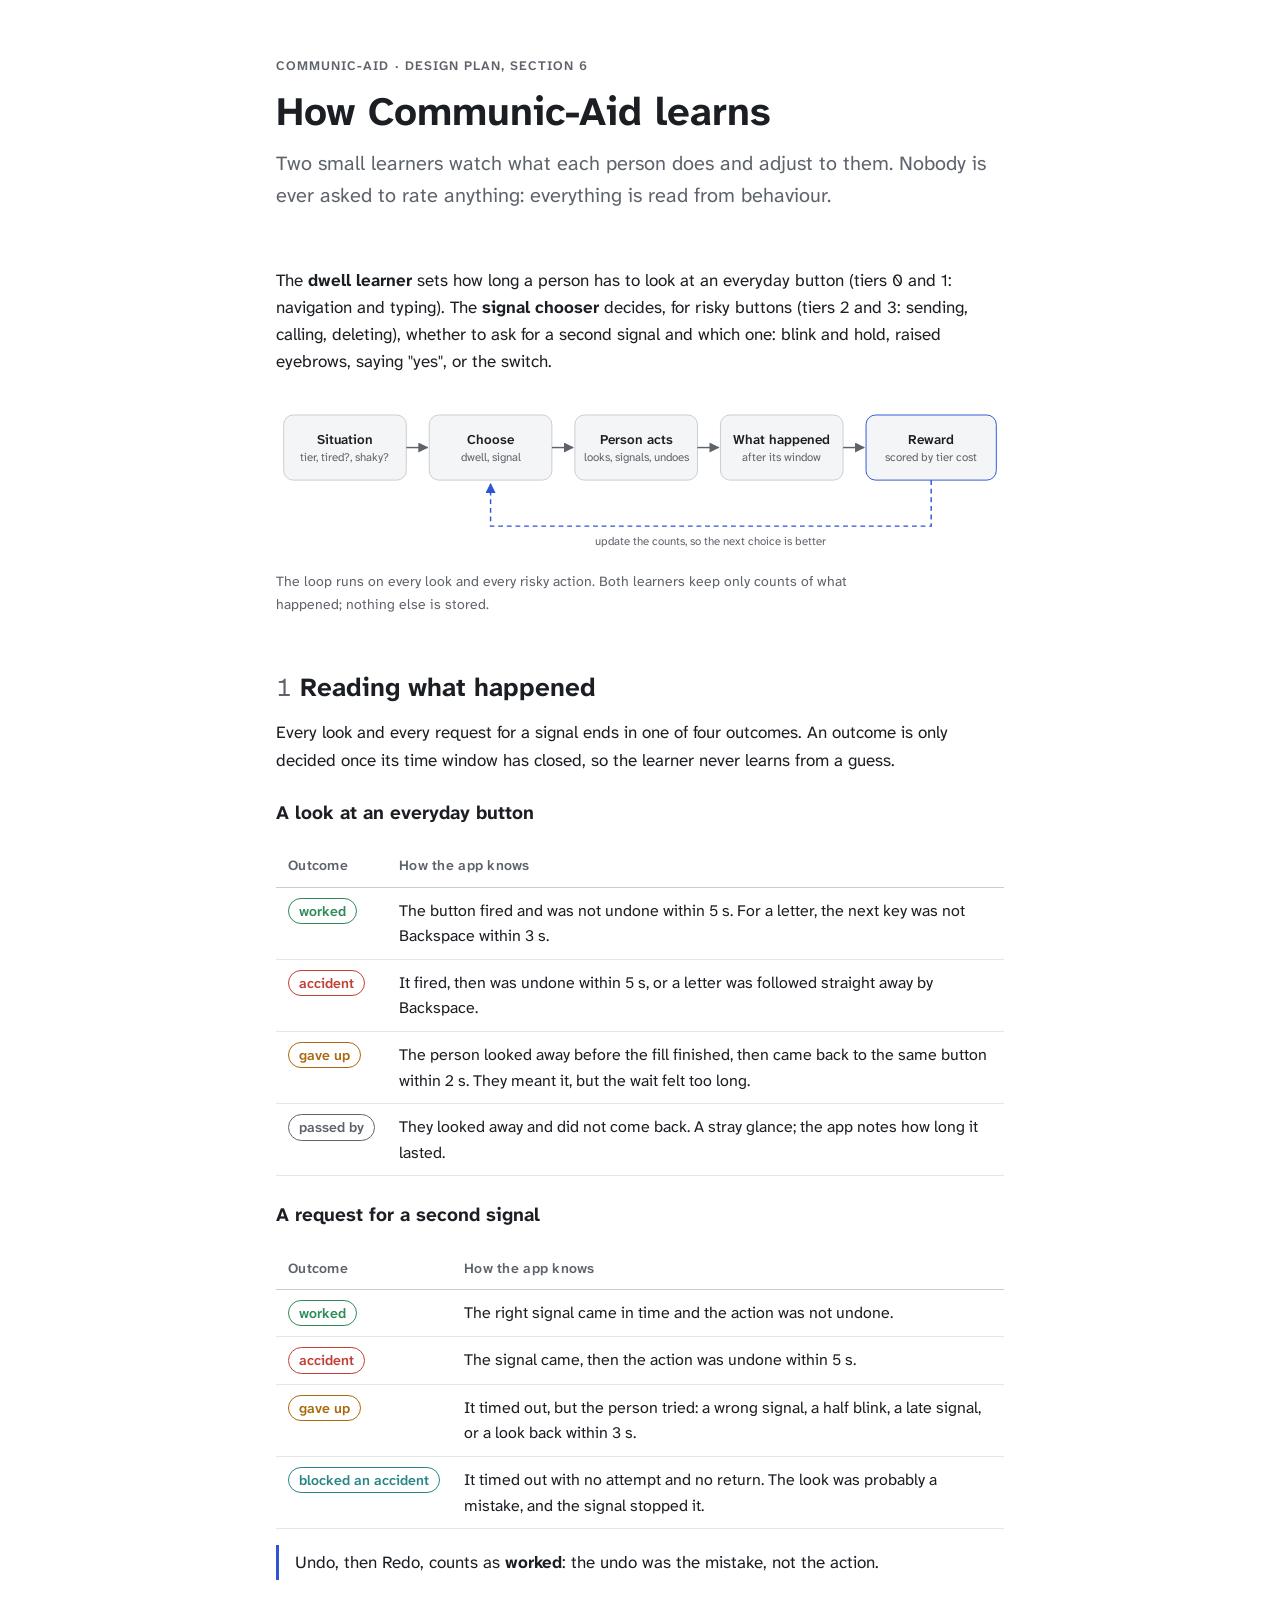
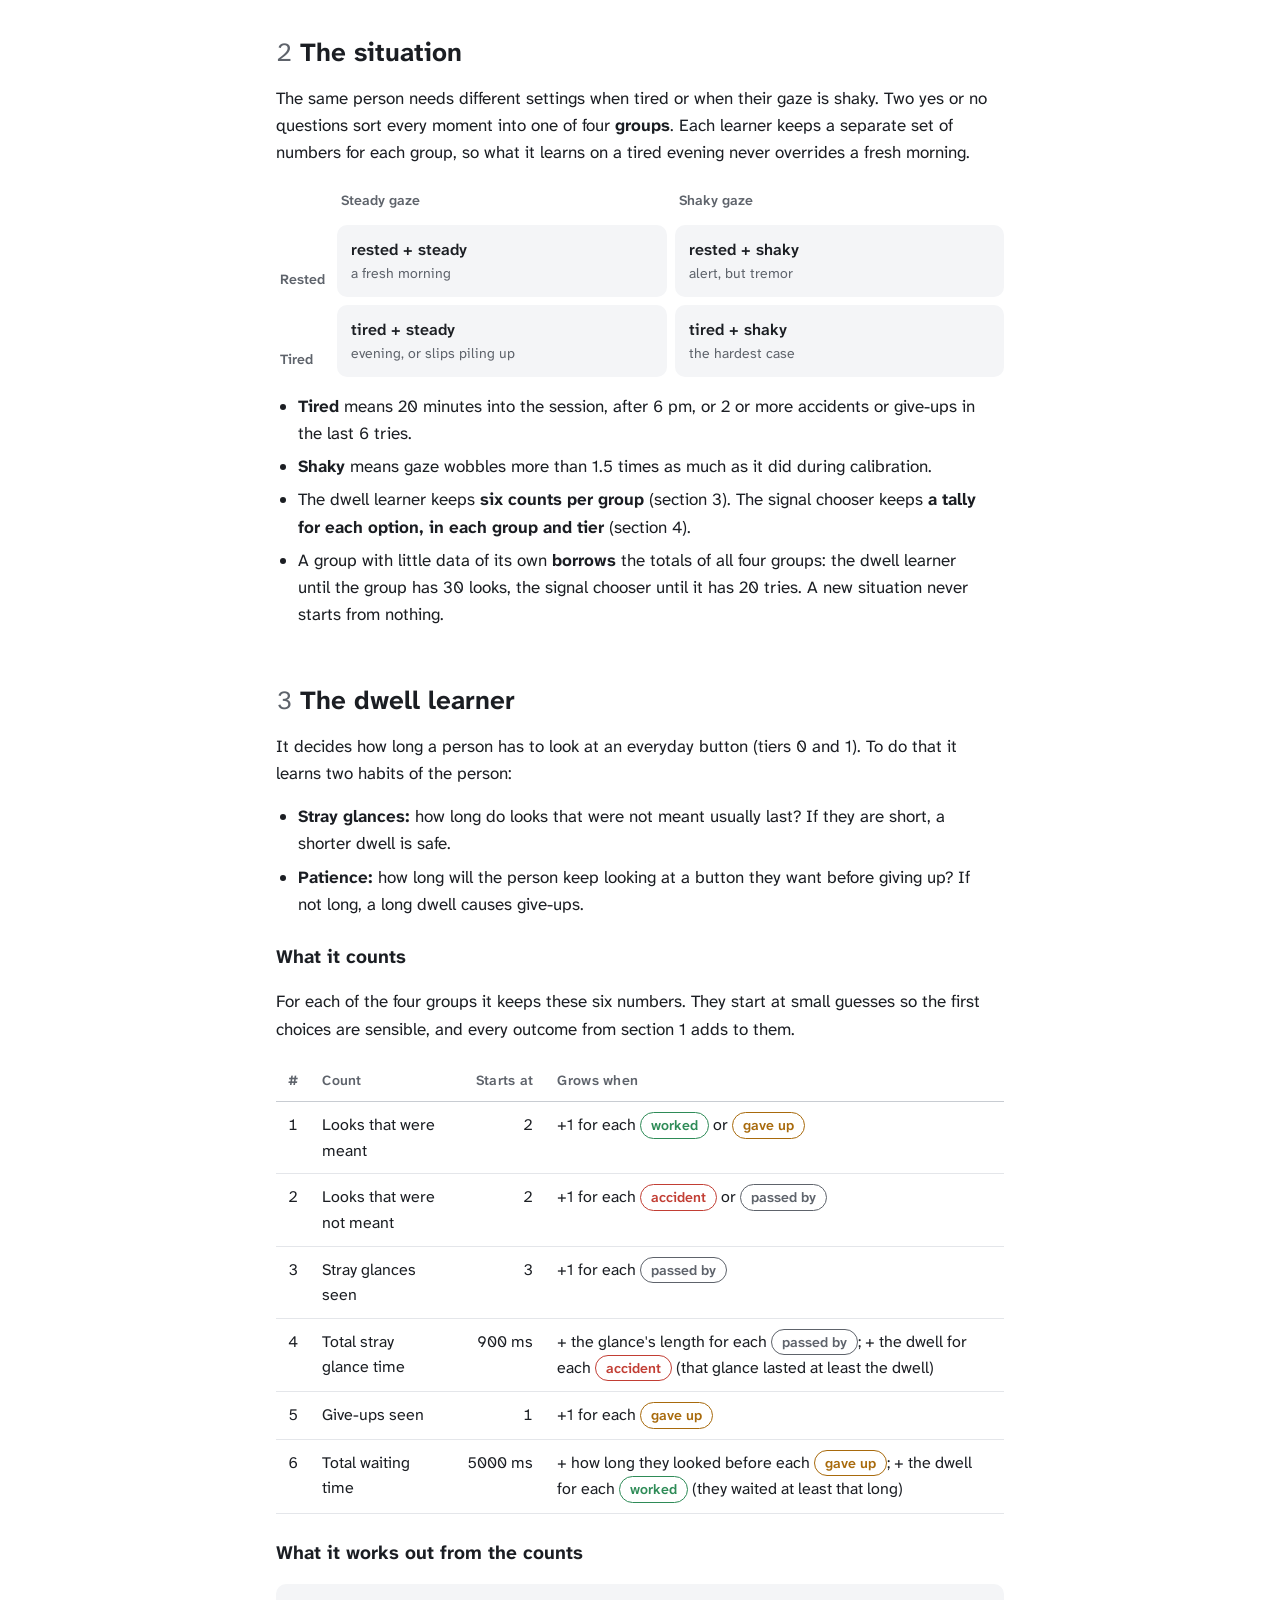
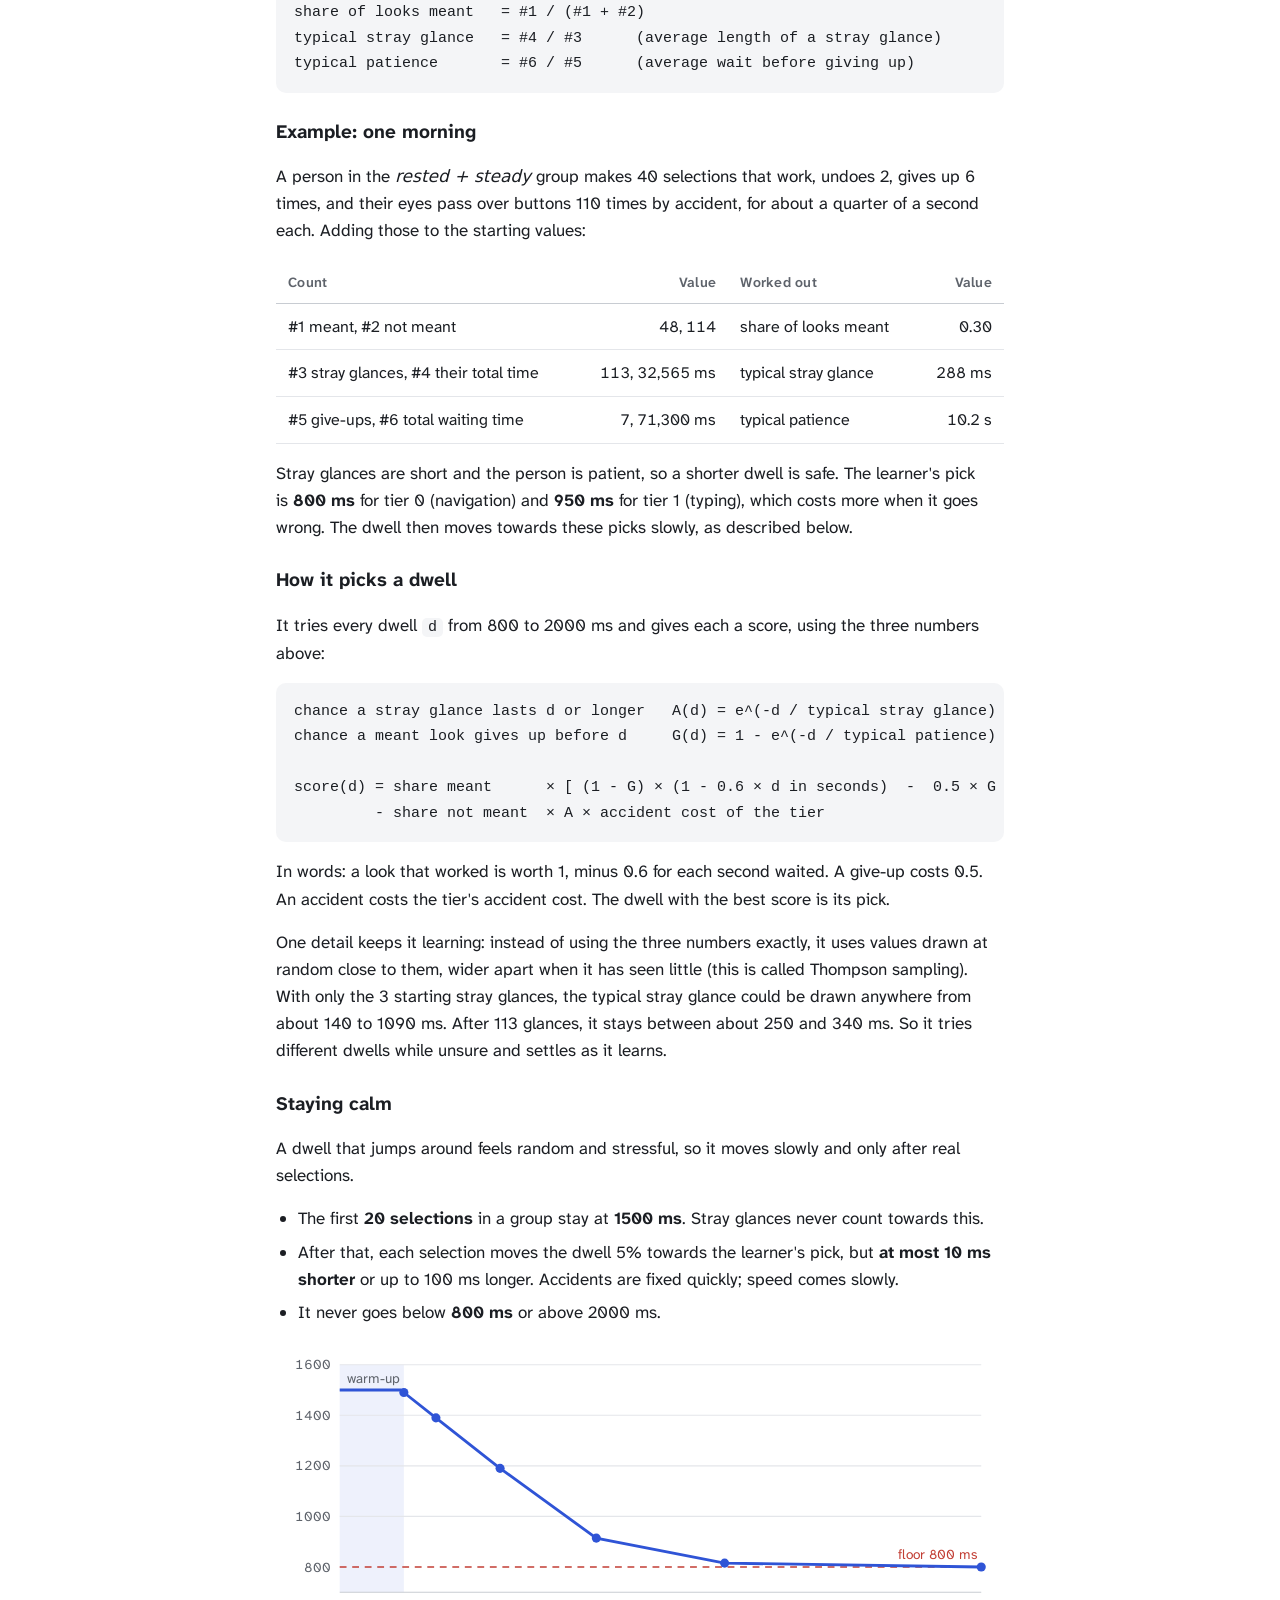
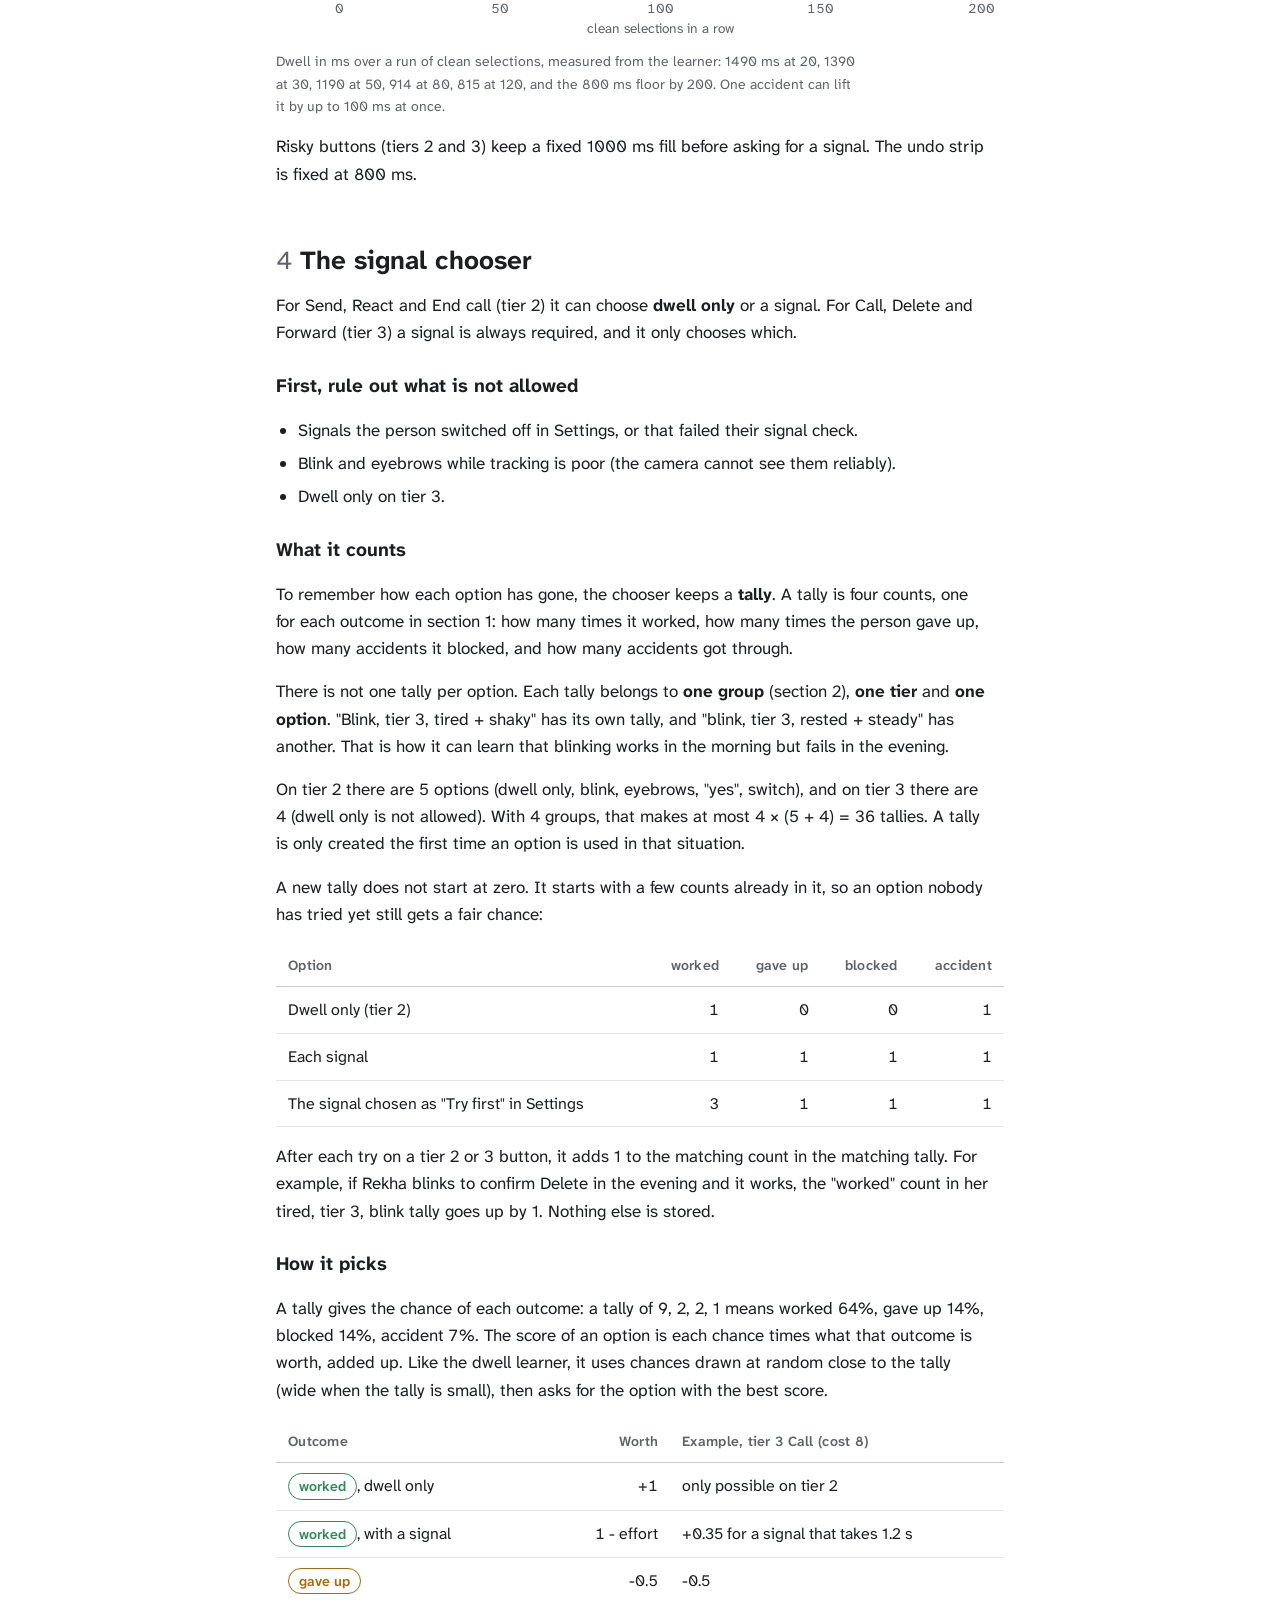
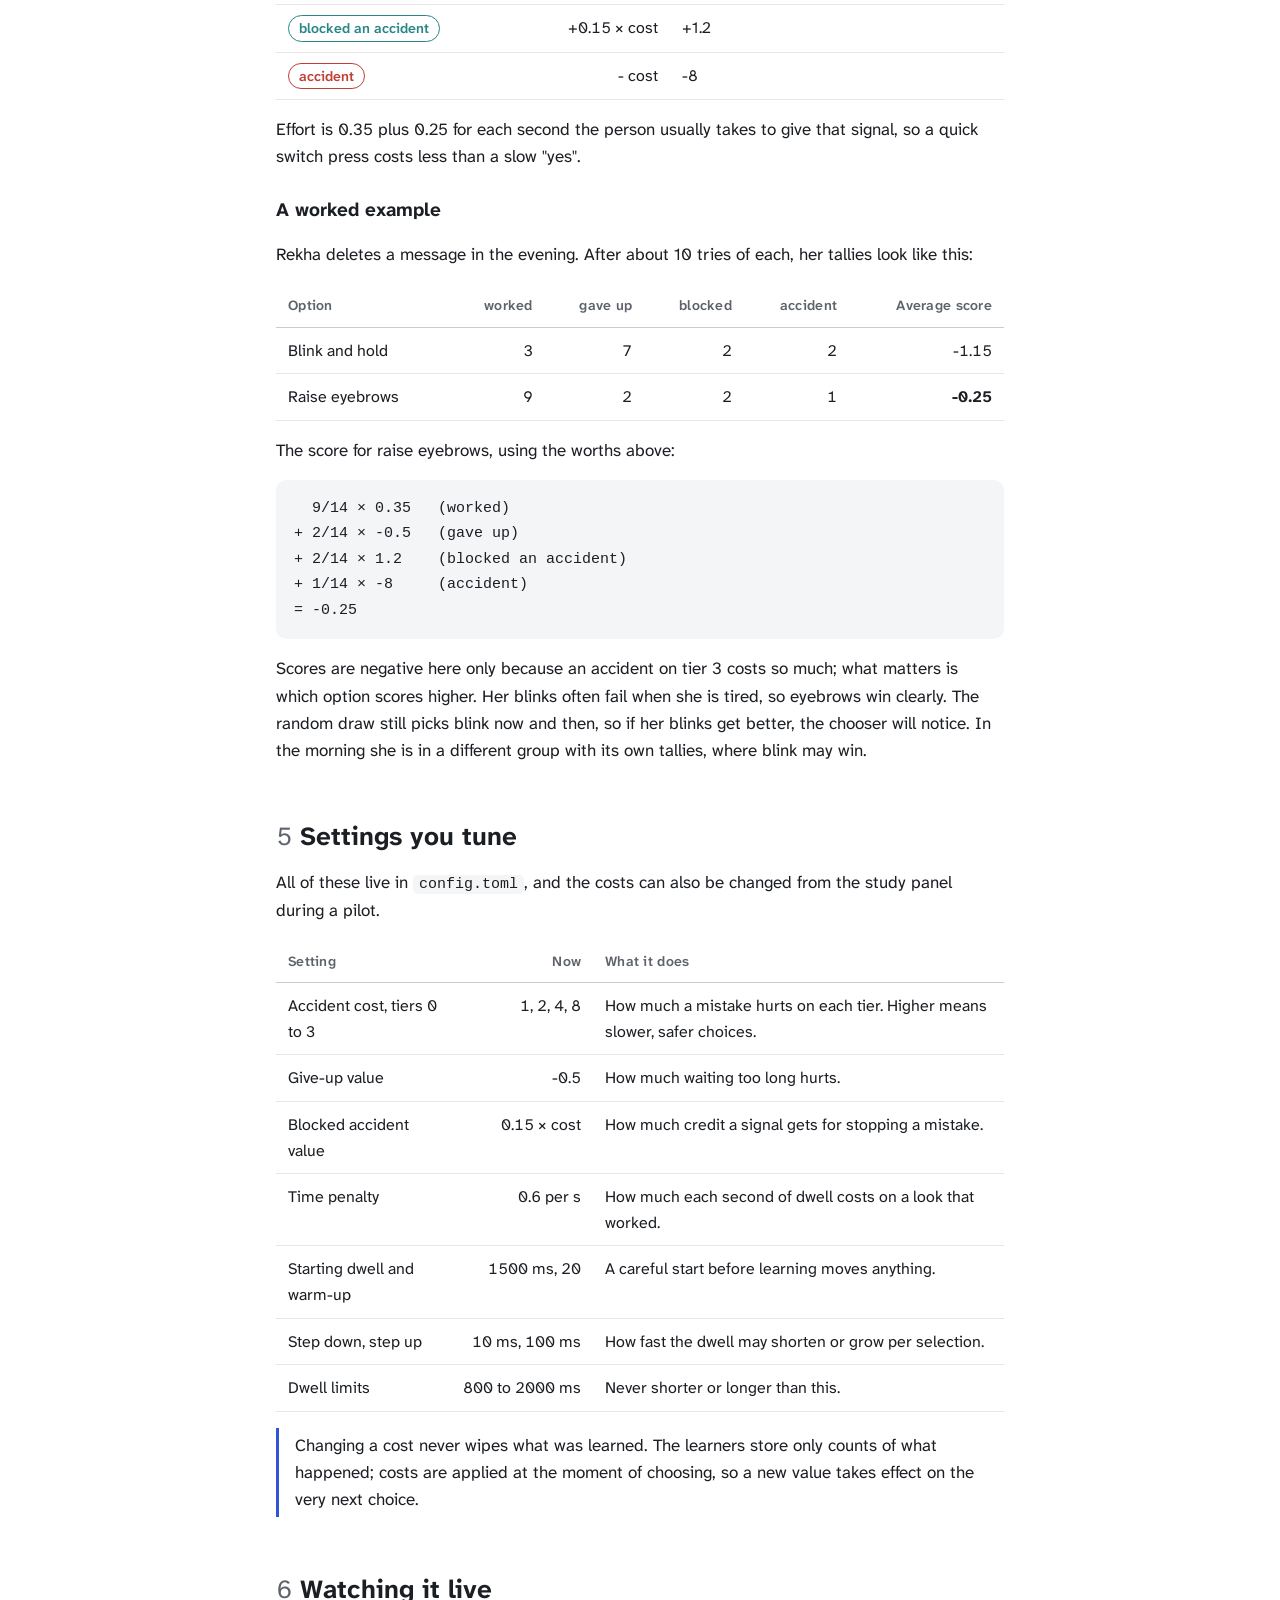
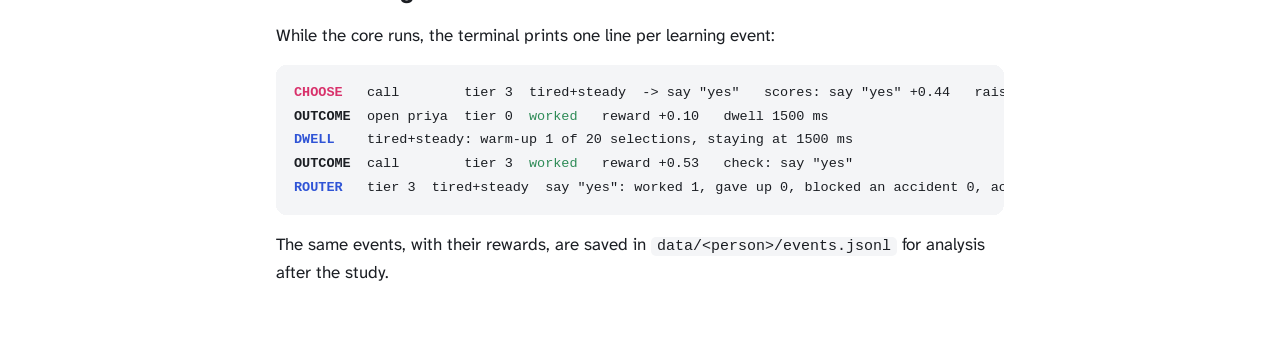
==== commit b6c71fe6: "Explain the signal chooser's tallies more plainly" ====
--- a/docs/how-it-learns.html
+++ b/docs/how-it-learns.html
@@ -217,7 +217,7 @@
   <ul>
     <li><strong>Tired</strong> means 20 minutes into the session, after 6 pm, or 2 or more accidents or give-ups in the last 6 tries.</li>
     <li><strong>Shaky</strong> means gaze wobbles more than 1.5 times as much as it did during calibration.</li>
-    <li>The dwell learner keeps <strong>six counts per group</strong> (section 3). The signal chooser keeps <strong>a tally per group, per tier and per signal</strong> (section 4).</li>
+    <li>The dwell learner keeps <strong>six counts per group</strong> (section 3). The signal chooser keeps <strong>a tally for each option, in each group and tier</strong> (section 4).</li>
     <li>A group with little data of its own <strong>borrows</strong> the totals of all four groups: the dwell learner until the group has 30 looks, the signal chooser until it has 20 tries. A new situation never starts from nothing.</li>
   </ul>
 </section>
@@ -327,7 +327,10 @@
   </ul>
 
   <h3>What it counts</h3>
-  <p>For every group, every tier and every option (dwell only, blink, eyebrows, "yes", switch) it keeps a <strong>tally</strong>: four numbers, how many times each outcome from section 1 happened. Each tally starts small so new options still get tried:</p>
+  <p>To remember how each option has gone, the chooser keeps a <strong>tally</strong>. A tally is four counts, one for each outcome in section 1: how many times it worked, how many times the person gave up, how many accidents it blocked, and how many accidents got through.</p>
+  <p>There is not one tally per option. Each tally belongs to <strong>one group</strong> (section 2), <strong>one tier</strong> and <strong>one option</strong>. "Blink, tier 3, tired + shaky" has its own tally, and "blink, tier 3, rested + steady" has another. That is how it can learn that blinking works in the morning but fails in the evening.</p>
+  <p>On tier 2 there are 5 options (dwell only, blink, eyebrows, "yes", switch), and on tier 3 there are 4 (dwell only is not allowed). With 4 groups, that makes at most 4 × (5 + 4) = 36 tallies. A tally is only created the first time an option is used in that situation.</p>
+  <p>A new tally does not start at zero. It starts with a few counts already in it, so an option nobody has tried yet still gets a fair chance:</p>
   <div class="scroll"><table>
     <thead><tr><th>Option</th><th class="n">worked</th><th class="n">gave up</th><th class="n">blocked</th><th class="n">accident</th></tr></thead>
     <tbody>
@@ -336,7 +339,7 @@
       <tr><td>The signal chosen as "Try first" in Settings</td><td class="n">3</td><td class="n">1</td><td class="n">1</td><td class="n">1</td></tr>
     </tbody>
   </table></div>
-  <p>When an outcome is decided, it adds 1 to that outcome in that tally. Nothing else is stored.</p>
+  <p>After each try on a tier 2 or 3 button, it adds 1 to the matching count in the matching tally. For example, if Rekha blinks to confirm Delete in the evening and it works, the "worked" count in her tired, tier 3, blink tally goes up by 1. Nothing else is stored.</p>
 
   <h3>How it picks</h3>
   <p>A tally gives the chance of each outcome: a tally of 9, 2, 2, 1 means worked 64%, gave up 14%, blocked 14%, accident 7%. The score of an option is each chance times what that outcome is worth, added up. Like the dwell learner, it uses chances drawn at random close to the tally (wide when the tally is small), then asks for the option with the best score.</p>
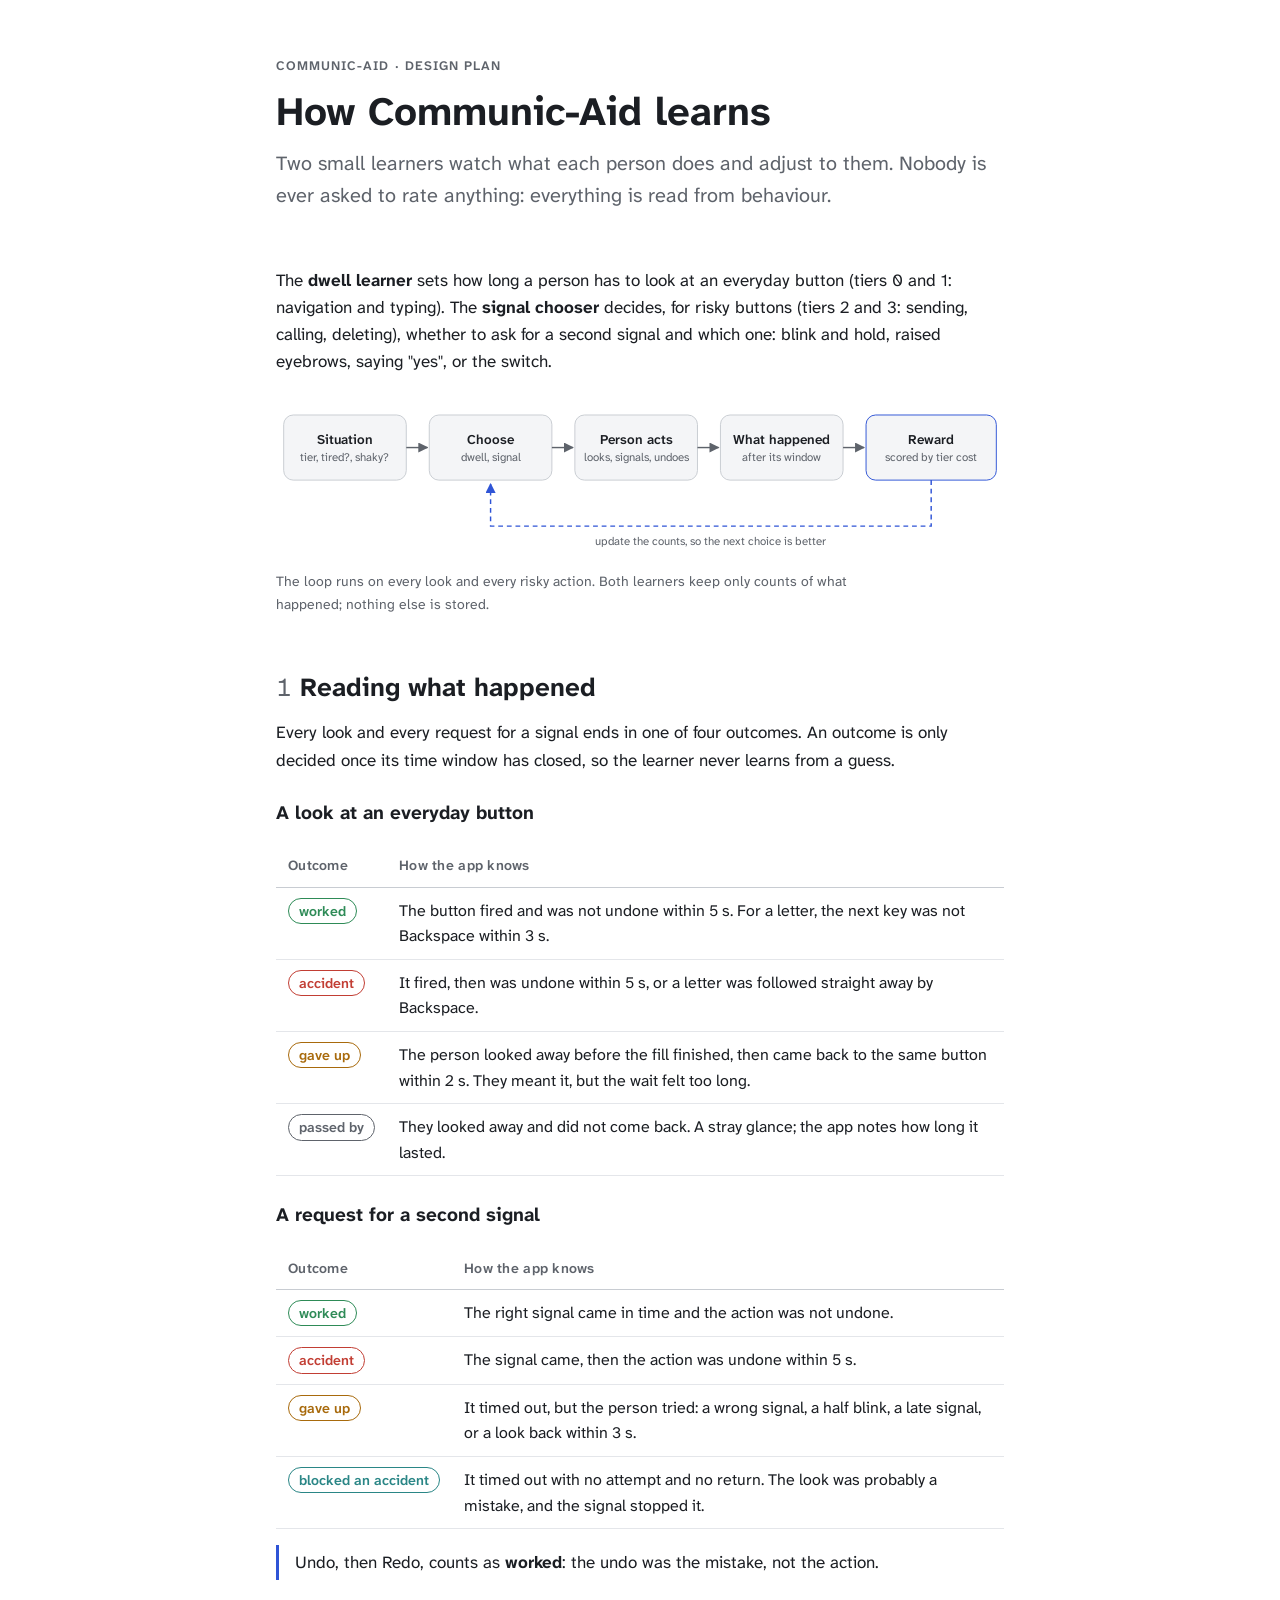
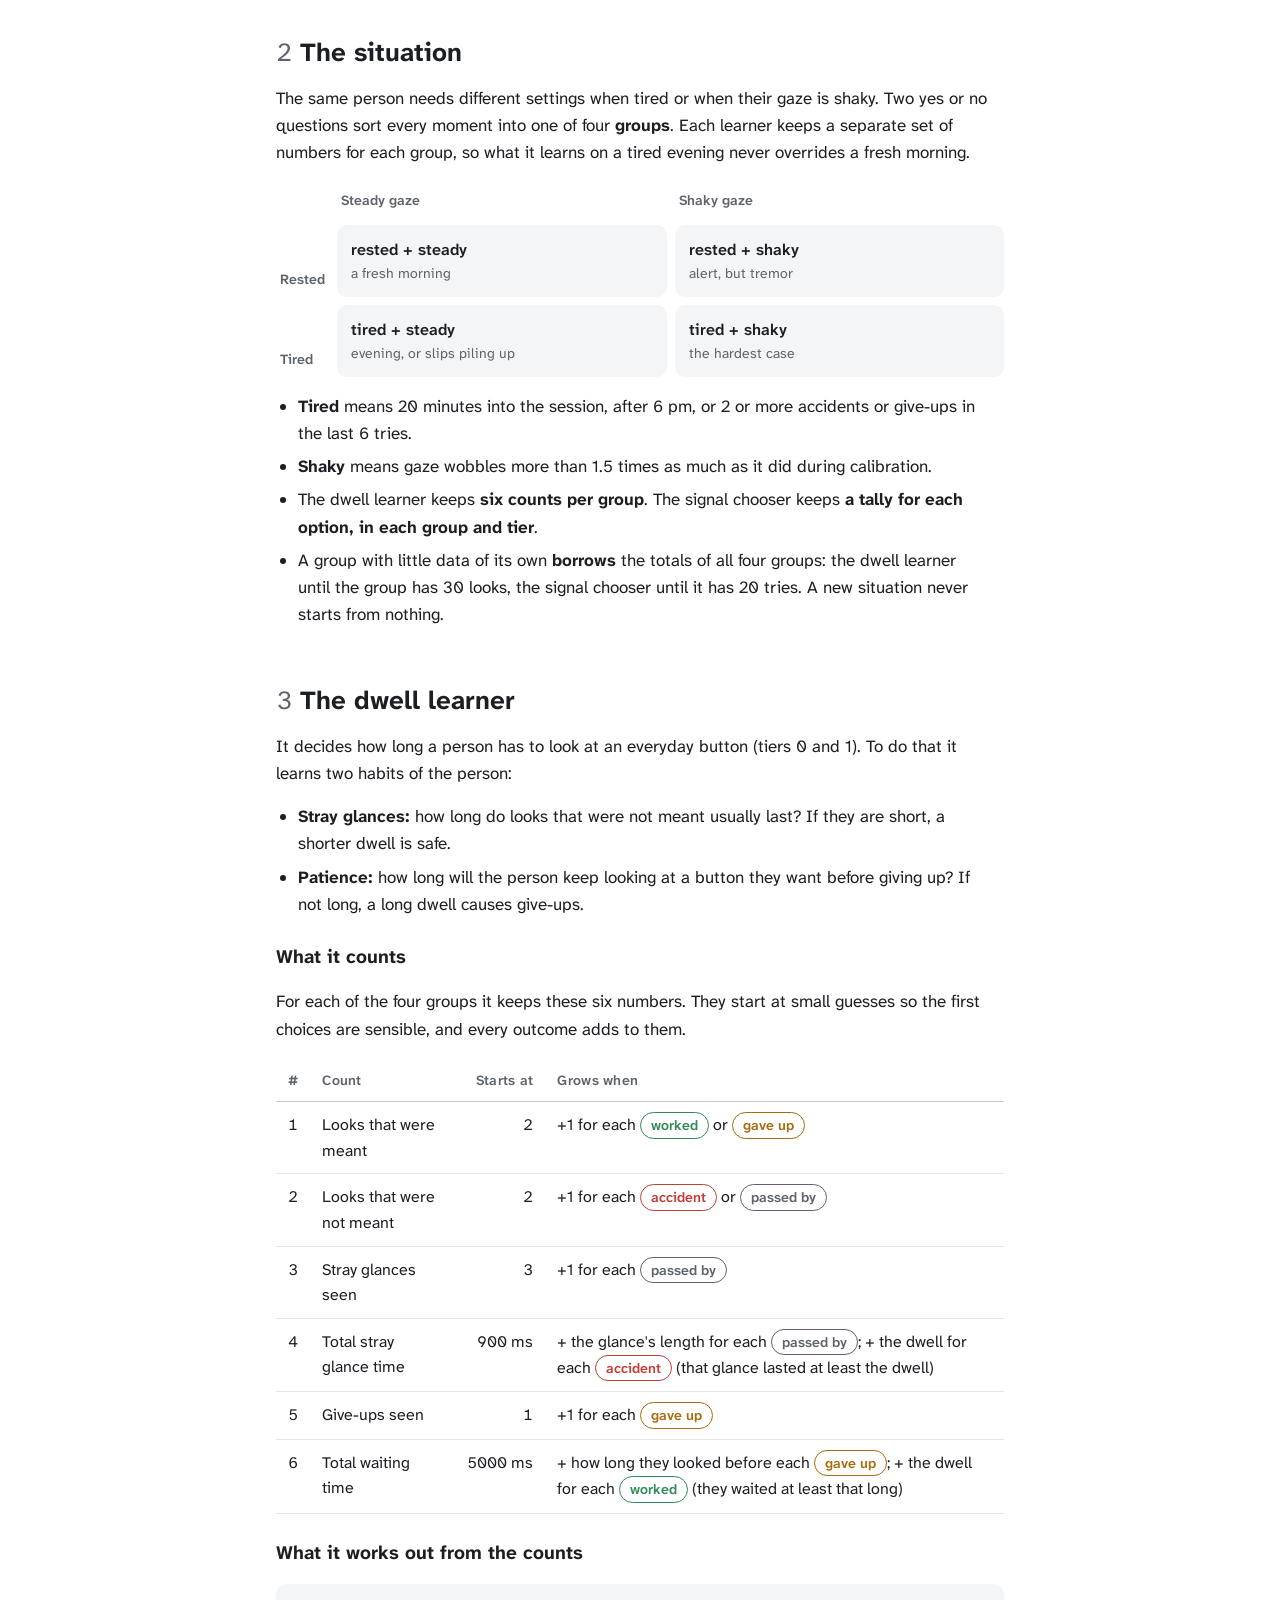
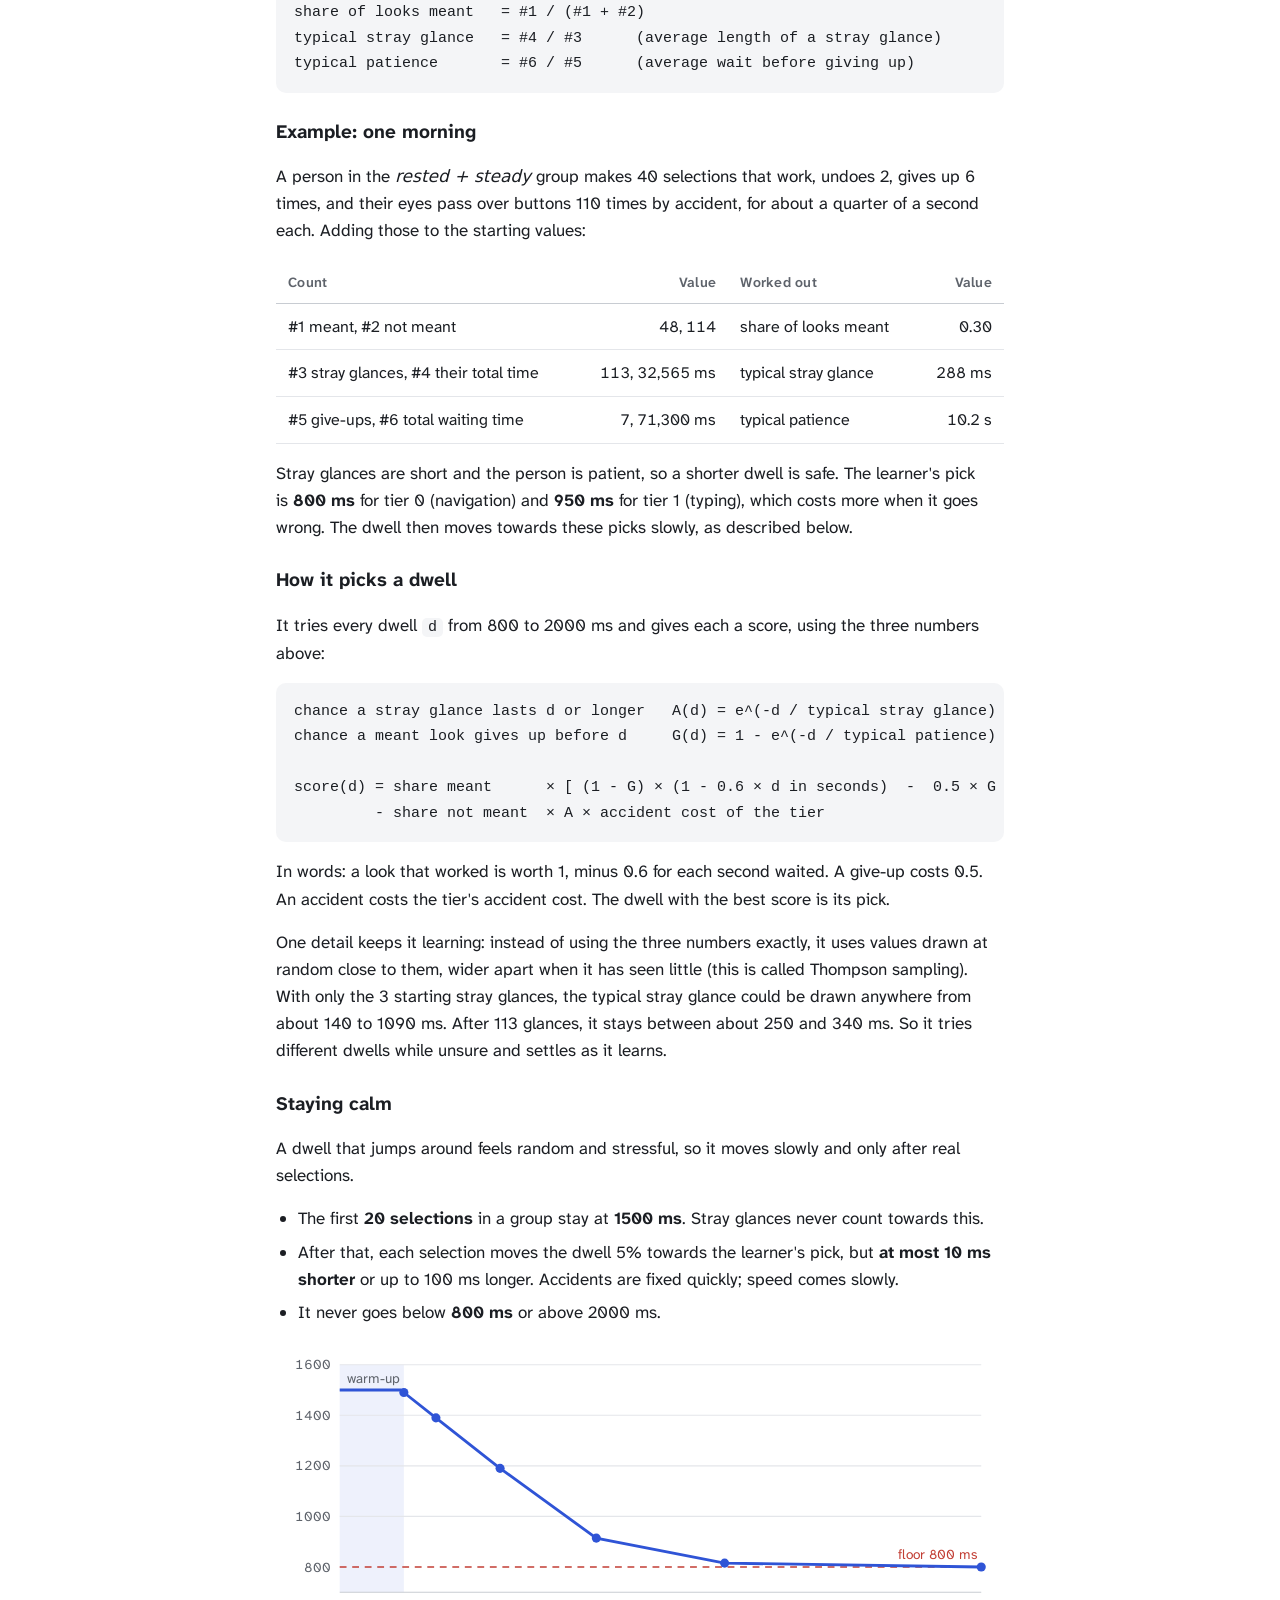
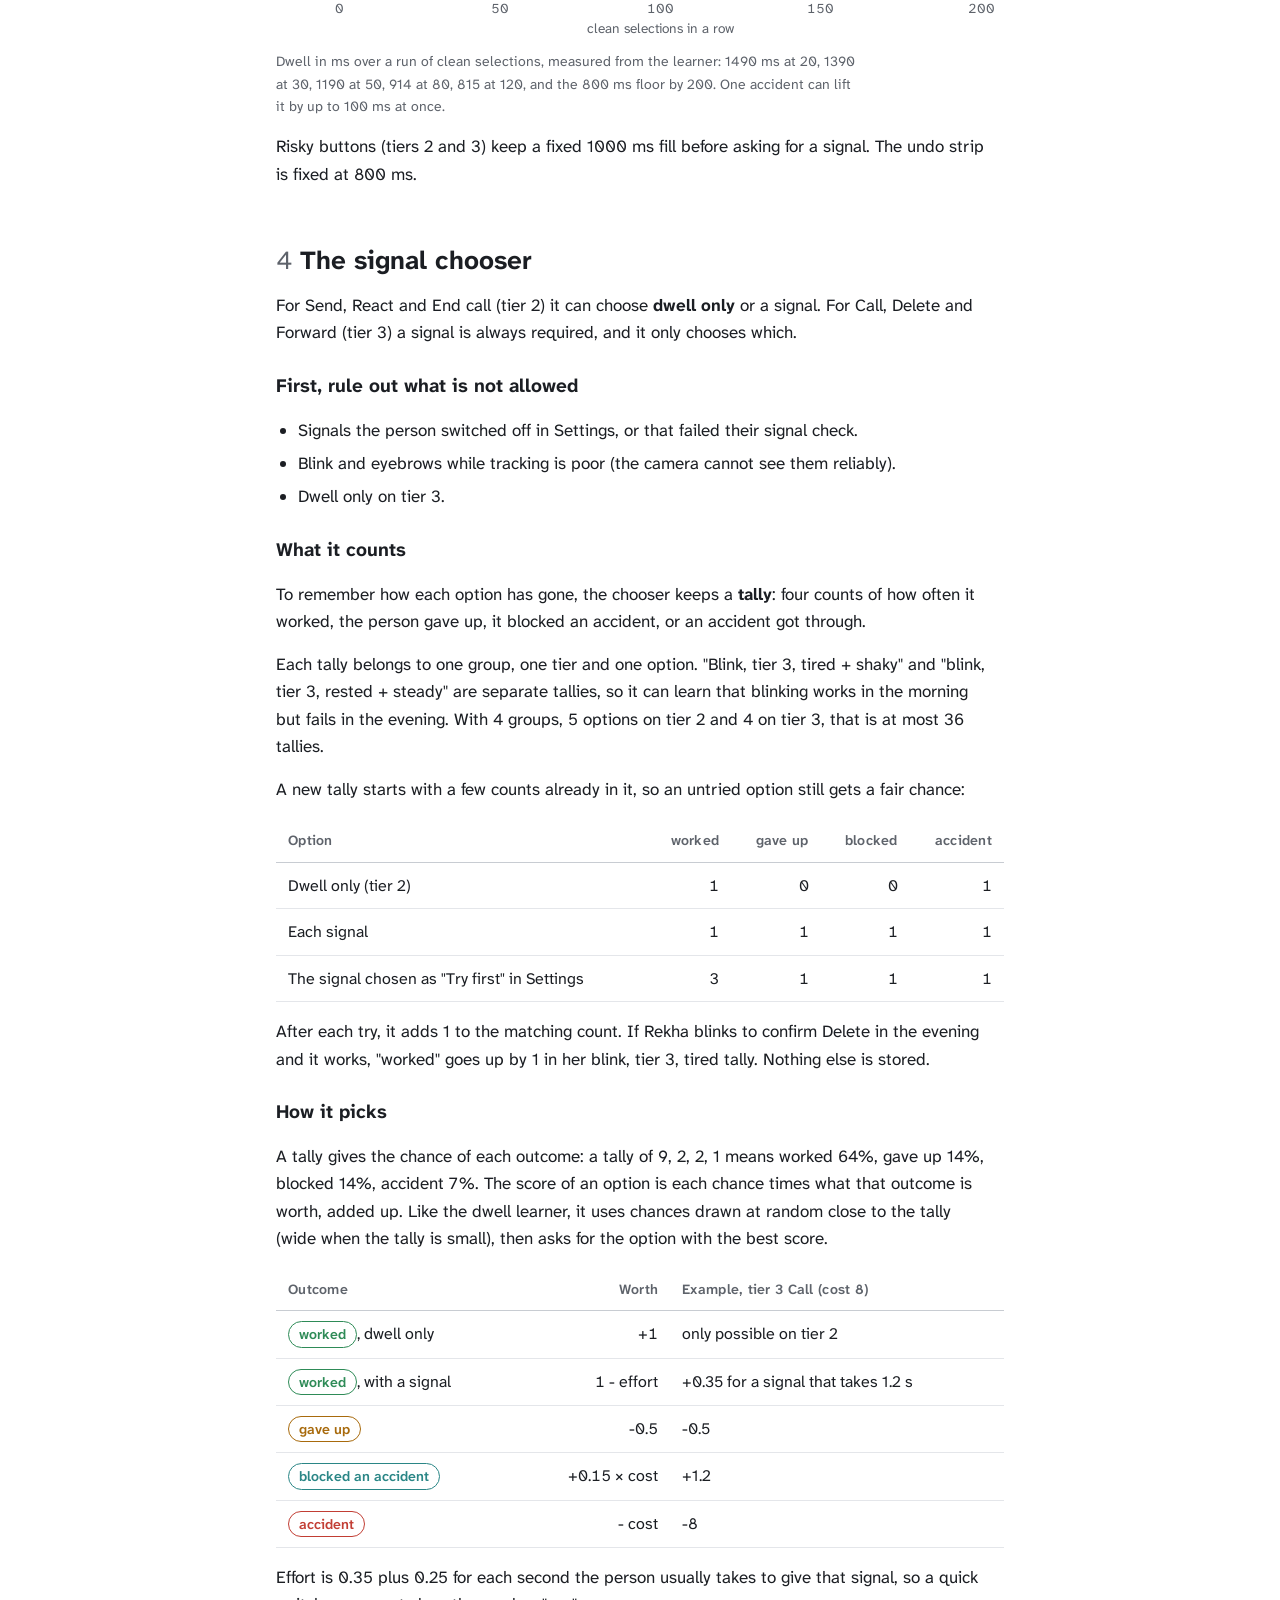
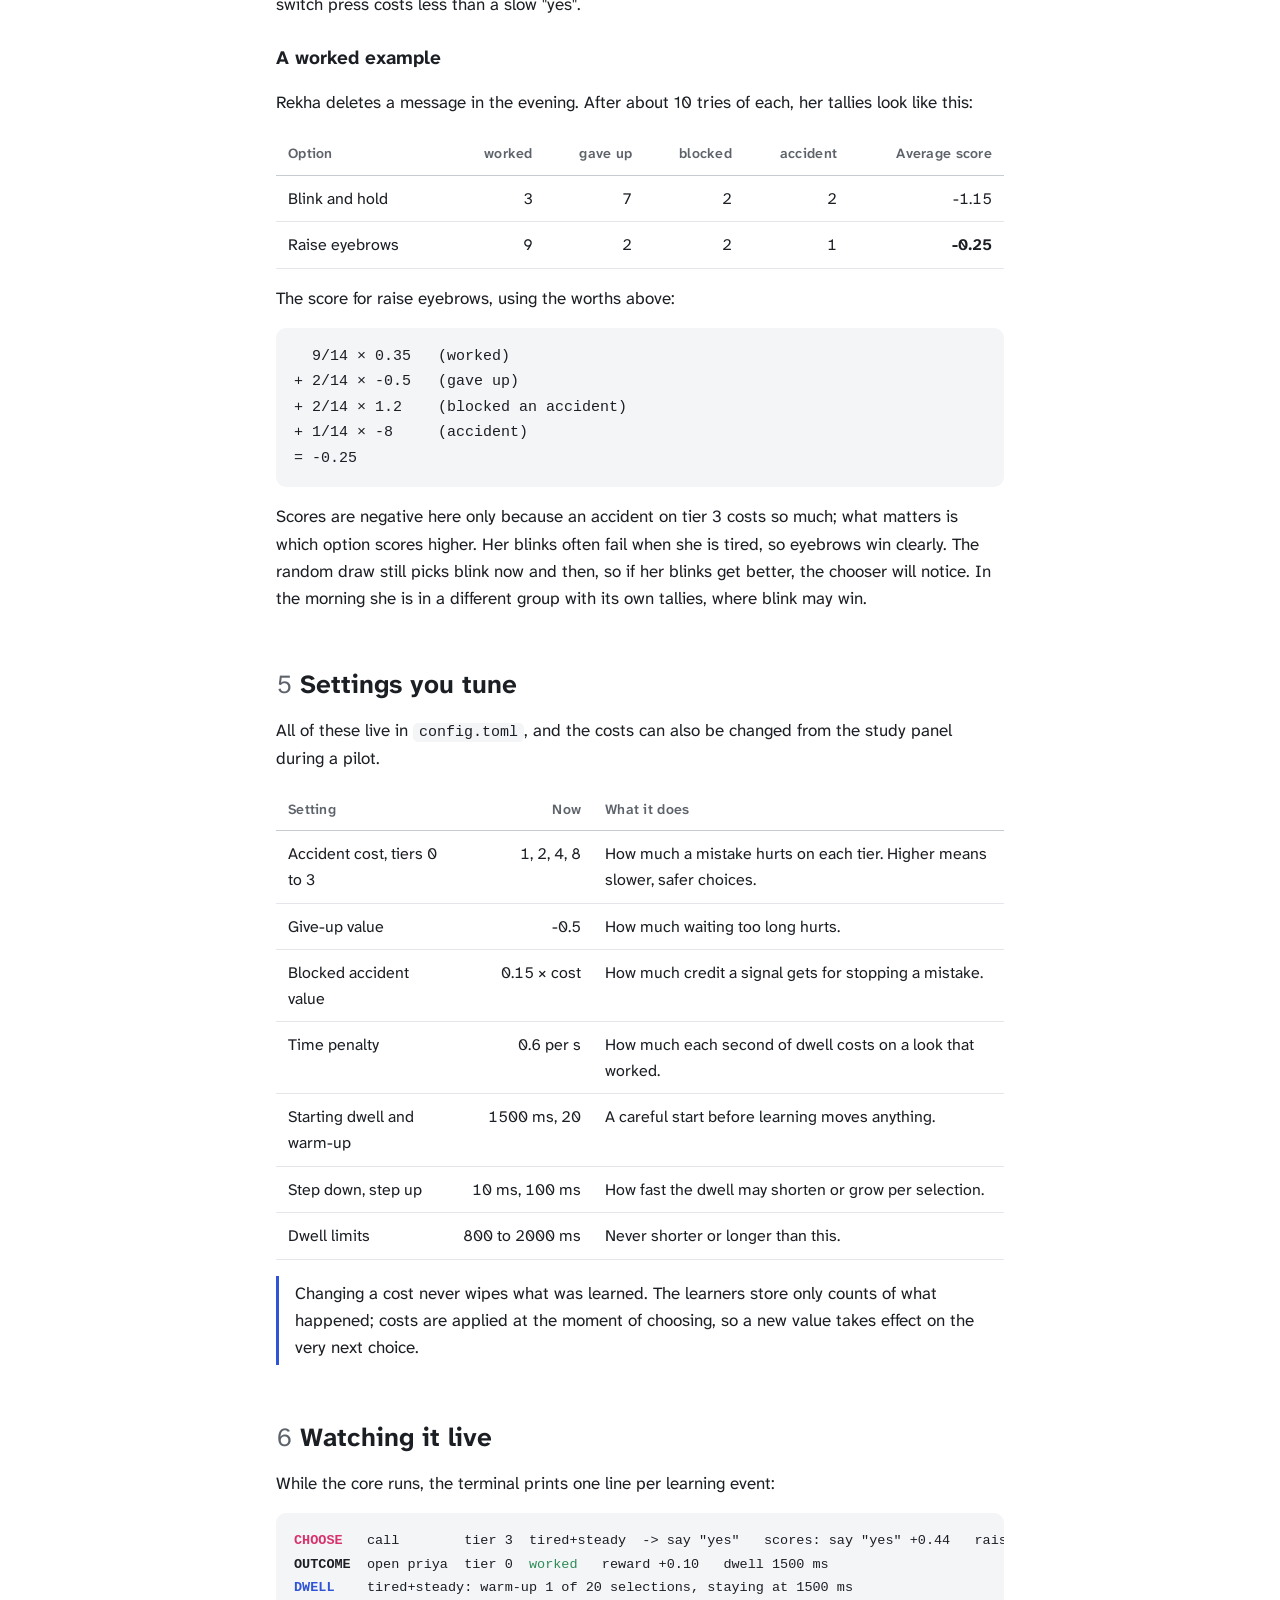
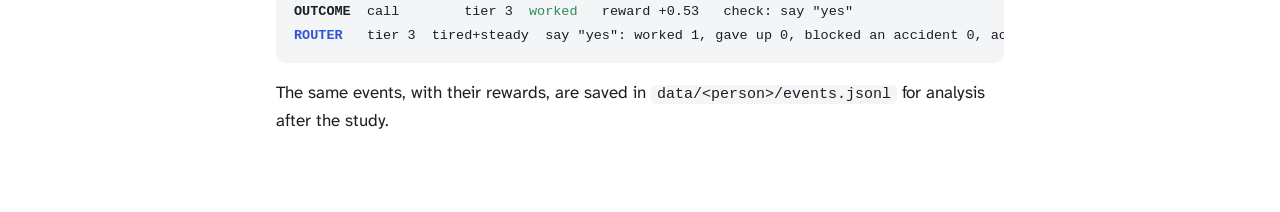
==== commit e15873dd: "Make the learning page standalone and trim the tally text" ====
--- a/docs/how-it-learns.html
+++ b/docs/how-it-learns.html
@@ -126,7 +126,7 @@
 <main class="page">
 
 <header>
-  <div class="eyebrow">Communic-Aid · design plan, section 6</div>
+  <div class="eyebrow">Communic-Aid · design plan</div>
   <h1>How Communic-Aid learns</h1>
   <p class="lead">Two small learners watch what each person does and adjust to them. Nobody is ever asked to rate anything: everything is read from behaviour.</p>
 </header>
@@ -217,7 +217,7 @@
   <ul>
     <li><strong>Tired</strong> means 20 minutes into the session, after 6 pm, or 2 or more accidents or give-ups in the last 6 tries.</li>
     <li><strong>Shaky</strong> means gaze wobbles more than 1.5 times as much as it did during calibration.</li>
-    <li>The dwell learner keeps <strong>six counts per group</strong> (section 3). The signal chooser keeps <strong>a tally for each option, in each group and tier</strong> (section 4).</li>
+    <li>The dwell learner keeps <strong>six counts per group</strong>. The signal chooser keeps <strong>a tally for each option, in each group and tier</strong>.</li>
     <li>A group with little data of its own <strong>borrows</strong> the totals of all four groups: the dwell learner until the group has 30 looks, the signal chooser until it has 20 tries. A new situation never starts from nothing.</li>
   </ul>
 </section>
@@ -231,7 +231,7 @@
   </ul>
 
   <h3>What it counts</h3>
-  <p>For each of the four groups it keeps these six numbers. They start at small guesses so the first choices are sensible, and every outcome from section 1 adds to them.</p>
+  <p>For each of the four groups it keeps these six numbers. They start at small guesses so the first choices are sensible, and every outcome adds to them.</p>
   <div class="scroll"><table>
     <thead><tr><th class="n">#</th><th>Count</th><th class="n">Starts at</th><th>Grows when</th></tr></thead>
     <tbody>
@@ -327,10 +327,9 @@
   </ul>
 
   <h3>What it counts</h3>
-  <p>To remember how each option has gone, the chooser keeps a <strong>tally</strong>. A tally is four counts, one for each outcome in section 1: how many times it worked, how many times the person gave up, how many accidents it blocked, and how many accidents got through.</p>
-  <p>There is not one tally per option. Each tally belongs to <strong>one group</strong> (section 2), <strong>one tier</strong> and <strong>one option</strong>. "Blink, tier 3, tired + shaky" has its own tally, and "blink, tier 3, rested + steady" has another. That is how it can learn that blinking works in the morning but fails in the evening.</p>
-  <p>On tier 2 there are 5 options (dwell only, blink, eyebrows, "yes", switch), and on tier 3 there are 4 (dwell only is not allowed). With 4 groups, that makes at most 4 × (5 + 4) = 36 tallies. A tally is only created the first time an option is used in that situation.</p>
-  <p>A new tally does not start at zero. It starts with a few counts already in it, so an option nobody has tried yet still gets a fair chance:</p>
+  <p>To remember how each option has gone, the chooser keeps a <strong>tally</strong>: four counts of how often it worked, the person gave up, it blocked an accident, or an accident got through.</p>
+  <p>Each tally belongs to one group, one tier and one option. "Blink, tier 3, tired + shaky" and "blink, tier 3, rested + steady" are separate tallies, so it can learn that blinking works in the morning but fails in the evening. With 4 groups, 5 options on tier 2 and 4 on tier 3, that is at most 36 tallies.</p>
+  <p>A new tally starts with a few counts already in it, so an untried option still gets a fair chance:</p>
   <div class="scroll"><table>
     <thead><tr><th>Option</th><th class="n">worked</th><th class="n">gave up</th><th class="n">blocked</th><th class="n">accident</th></tr></thead>
     <tbody>
@@ -339,7 +338,7 @@
       <tr><td>The signal chosen as "Try first" in Settings</td><td class="n">3</td><td class="n">1</td><td class="n">1</td><td class="n">1</td></tr>
     </tbody>
   </table></div>
-  <p>After each try on a tier 2 or 3 button, it adds 1 to the matching count in the matching tally. For example, if Rekha blinks to confirm Delete in the evening and it works, the "worked" count in her tired, tier 3, blink tally goes up by 1. Nothing else is stored.</p>
+  <p>After each try, it adds 1 to the matching count. If Rekha blinks to confirm Delete in the evening and it works, "worked" goes up by 1 in her blink, tier 3, tired tally. Nothing else is stored.</p>
 
   <h3>How it picks</h3>
   <p>A tally gives the chance of each outcome: a tally of 9, 2, 2, 1 means worked 64%, gave up 14%, blocked 14%, accident 7%. The score of an option is each chance times what that outcome is worth, added up. Like the dwell learner, it uses chances drawn at random close to the tally (wide when the tally is small), then asks for the option with the best score.</p>
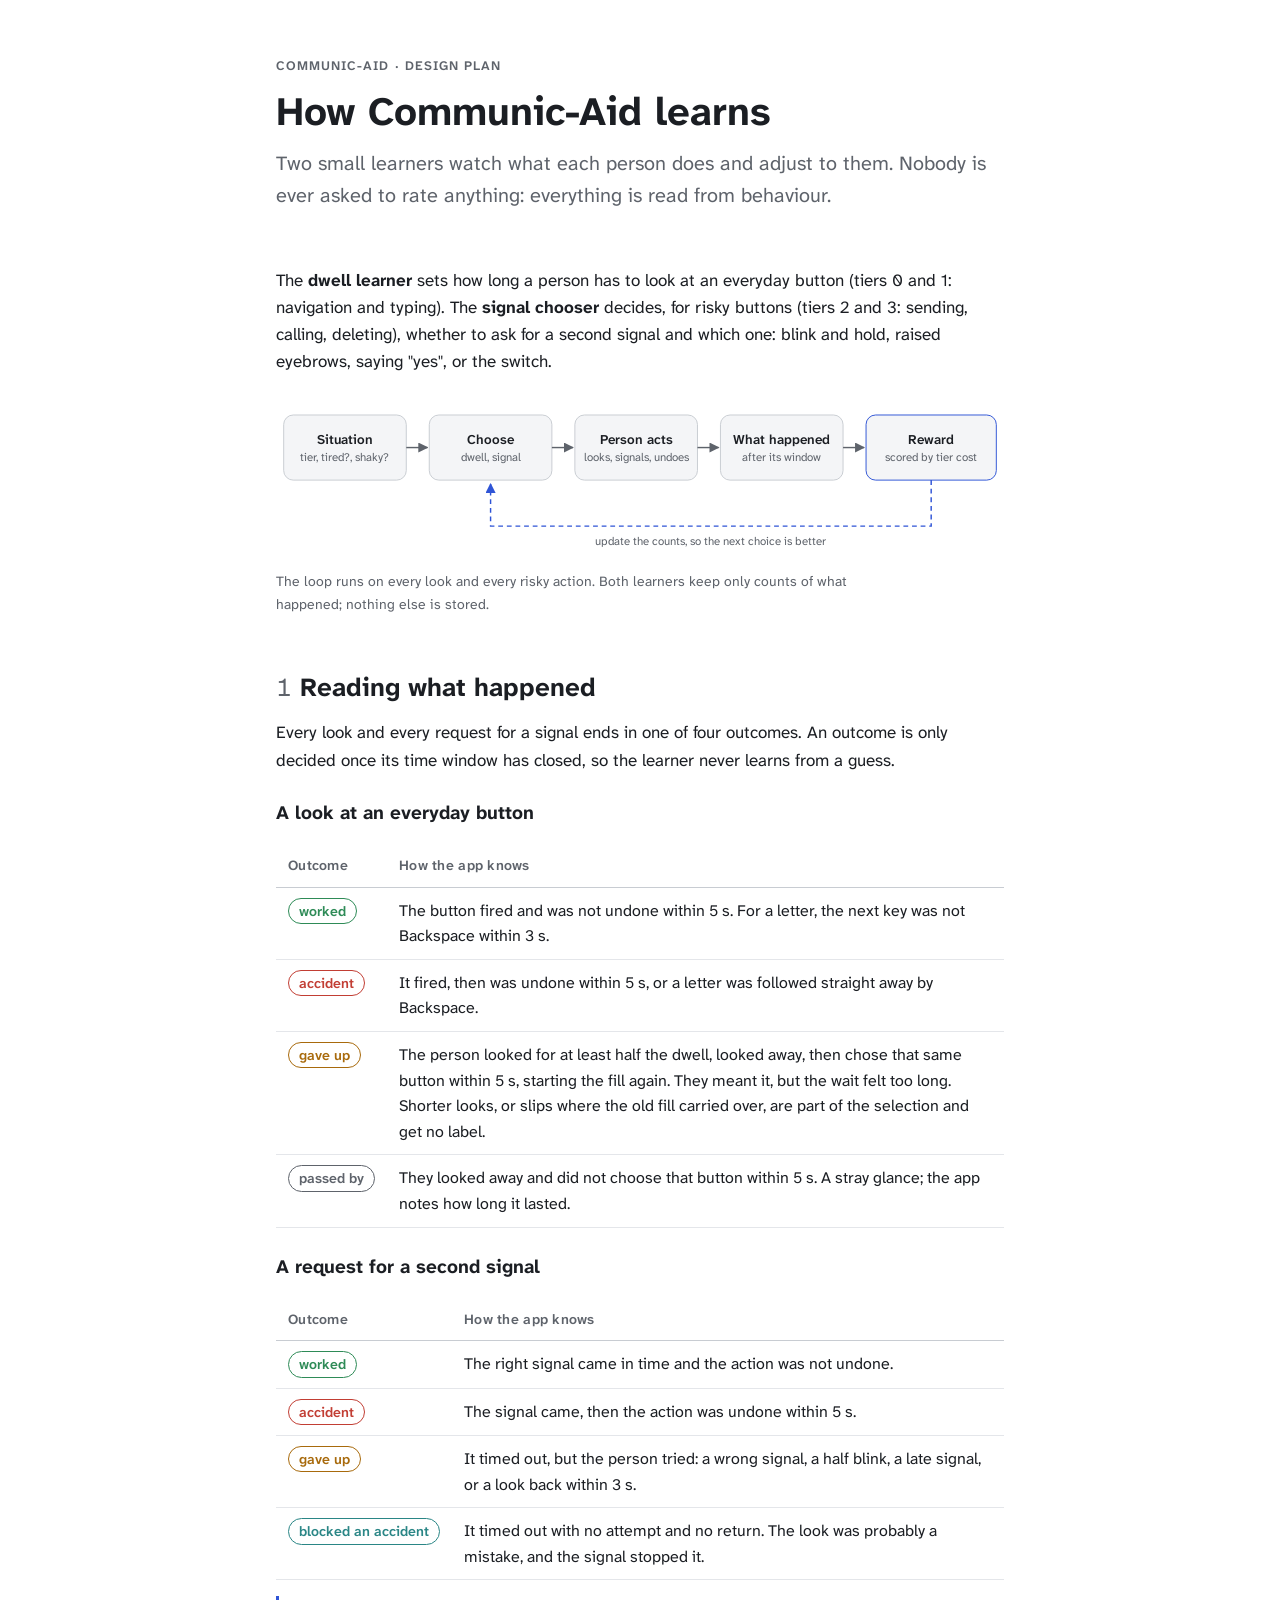
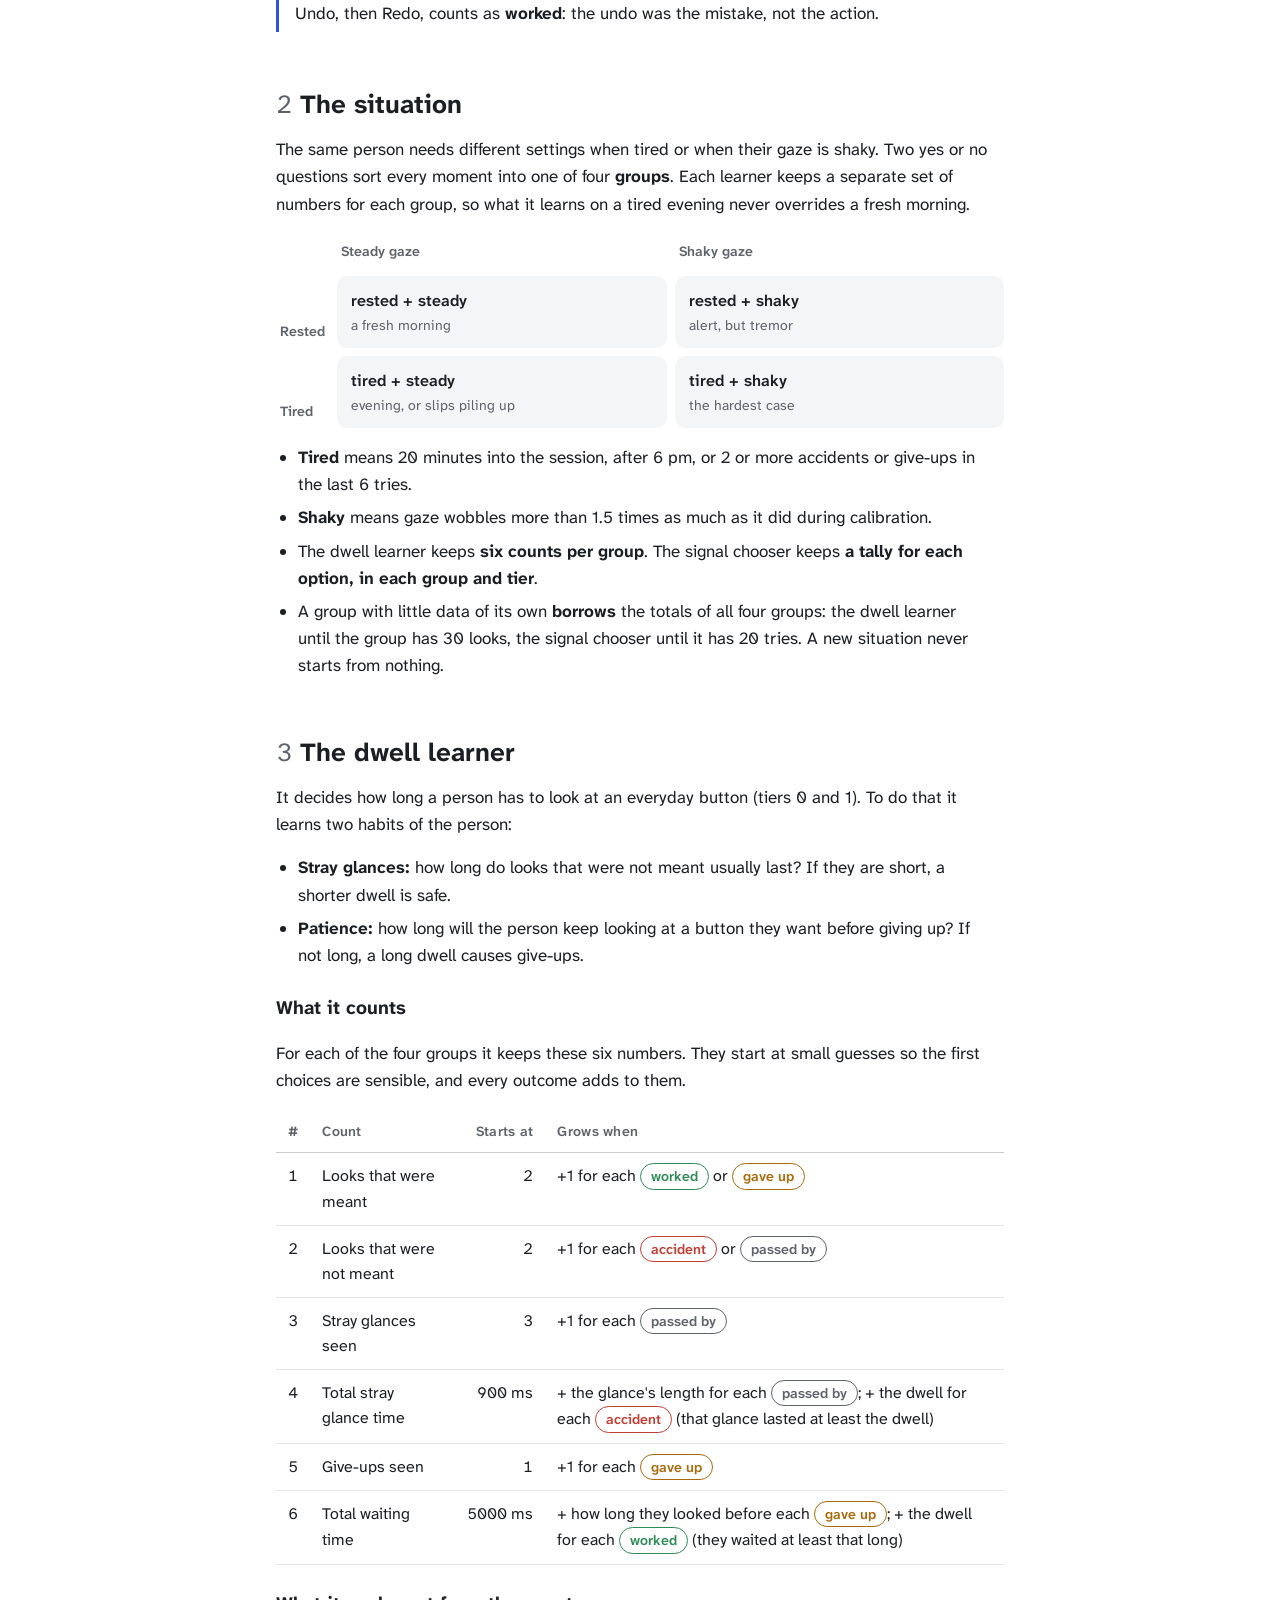
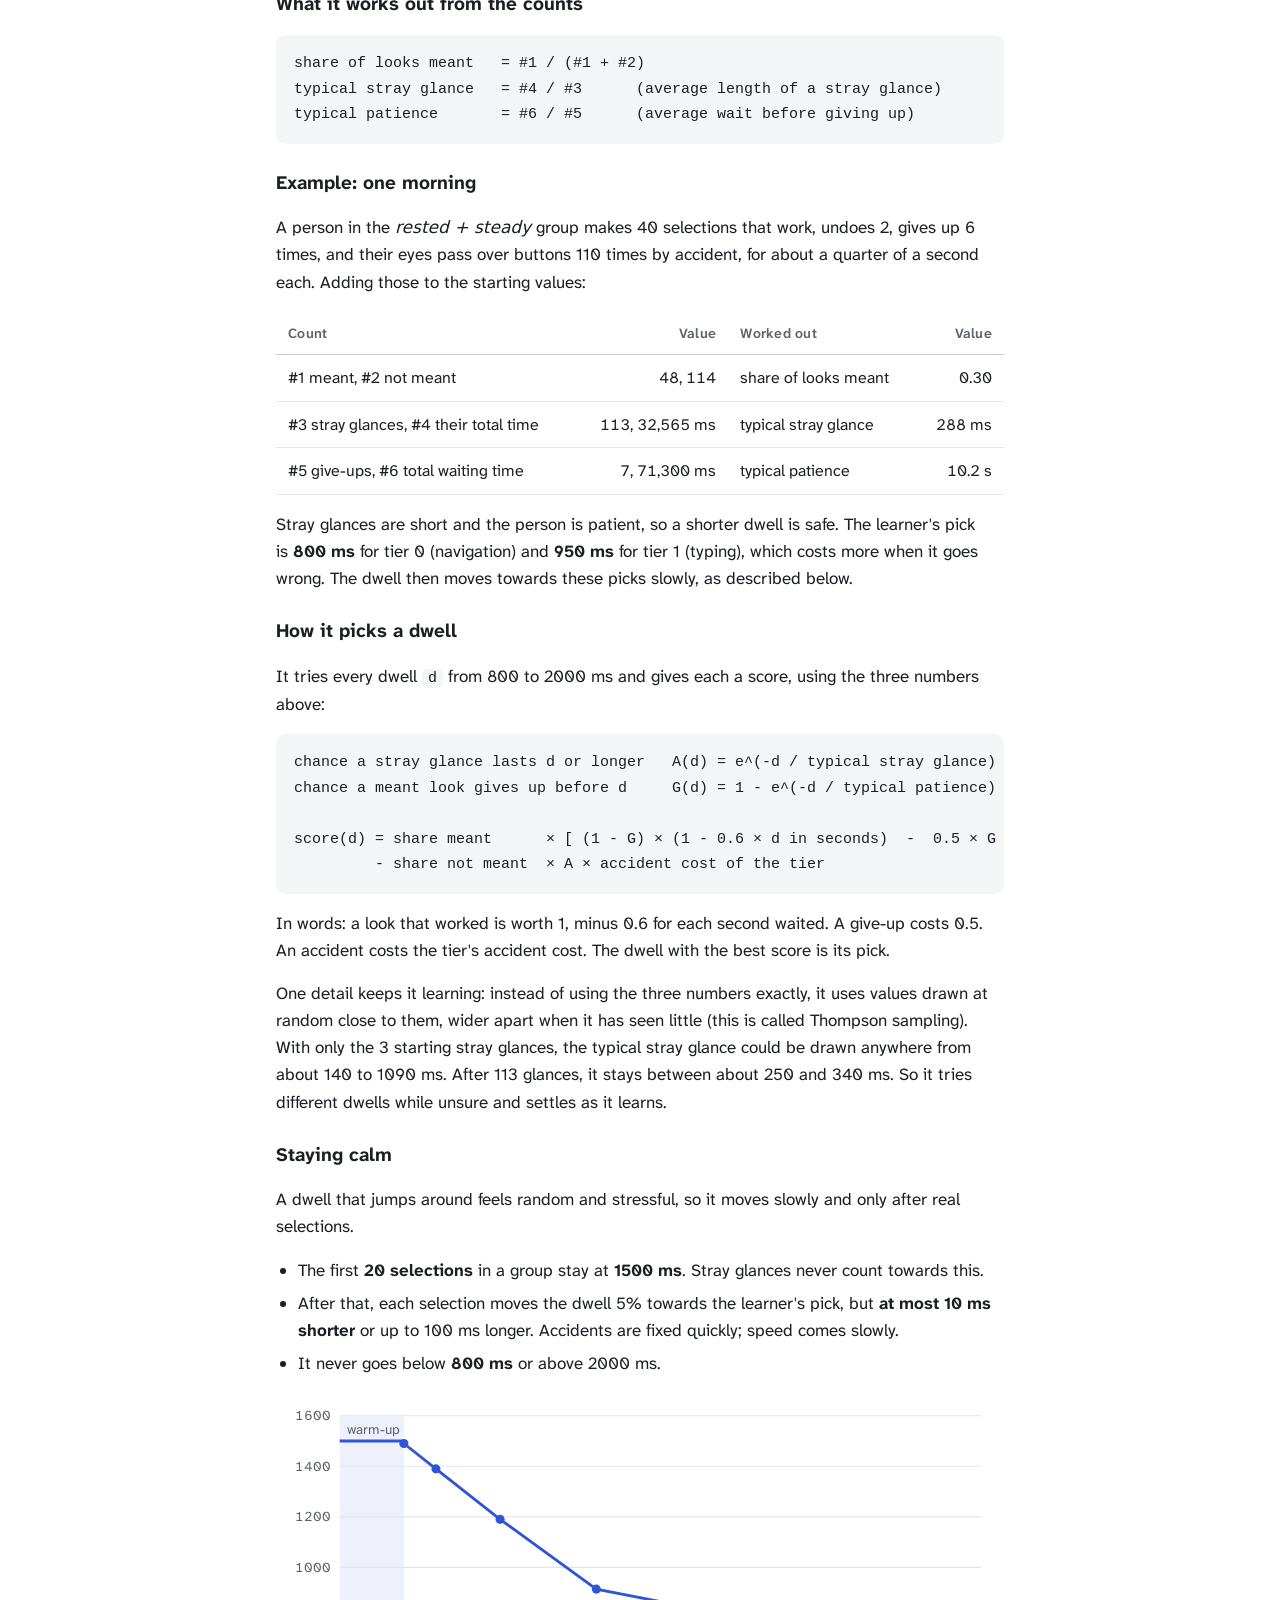
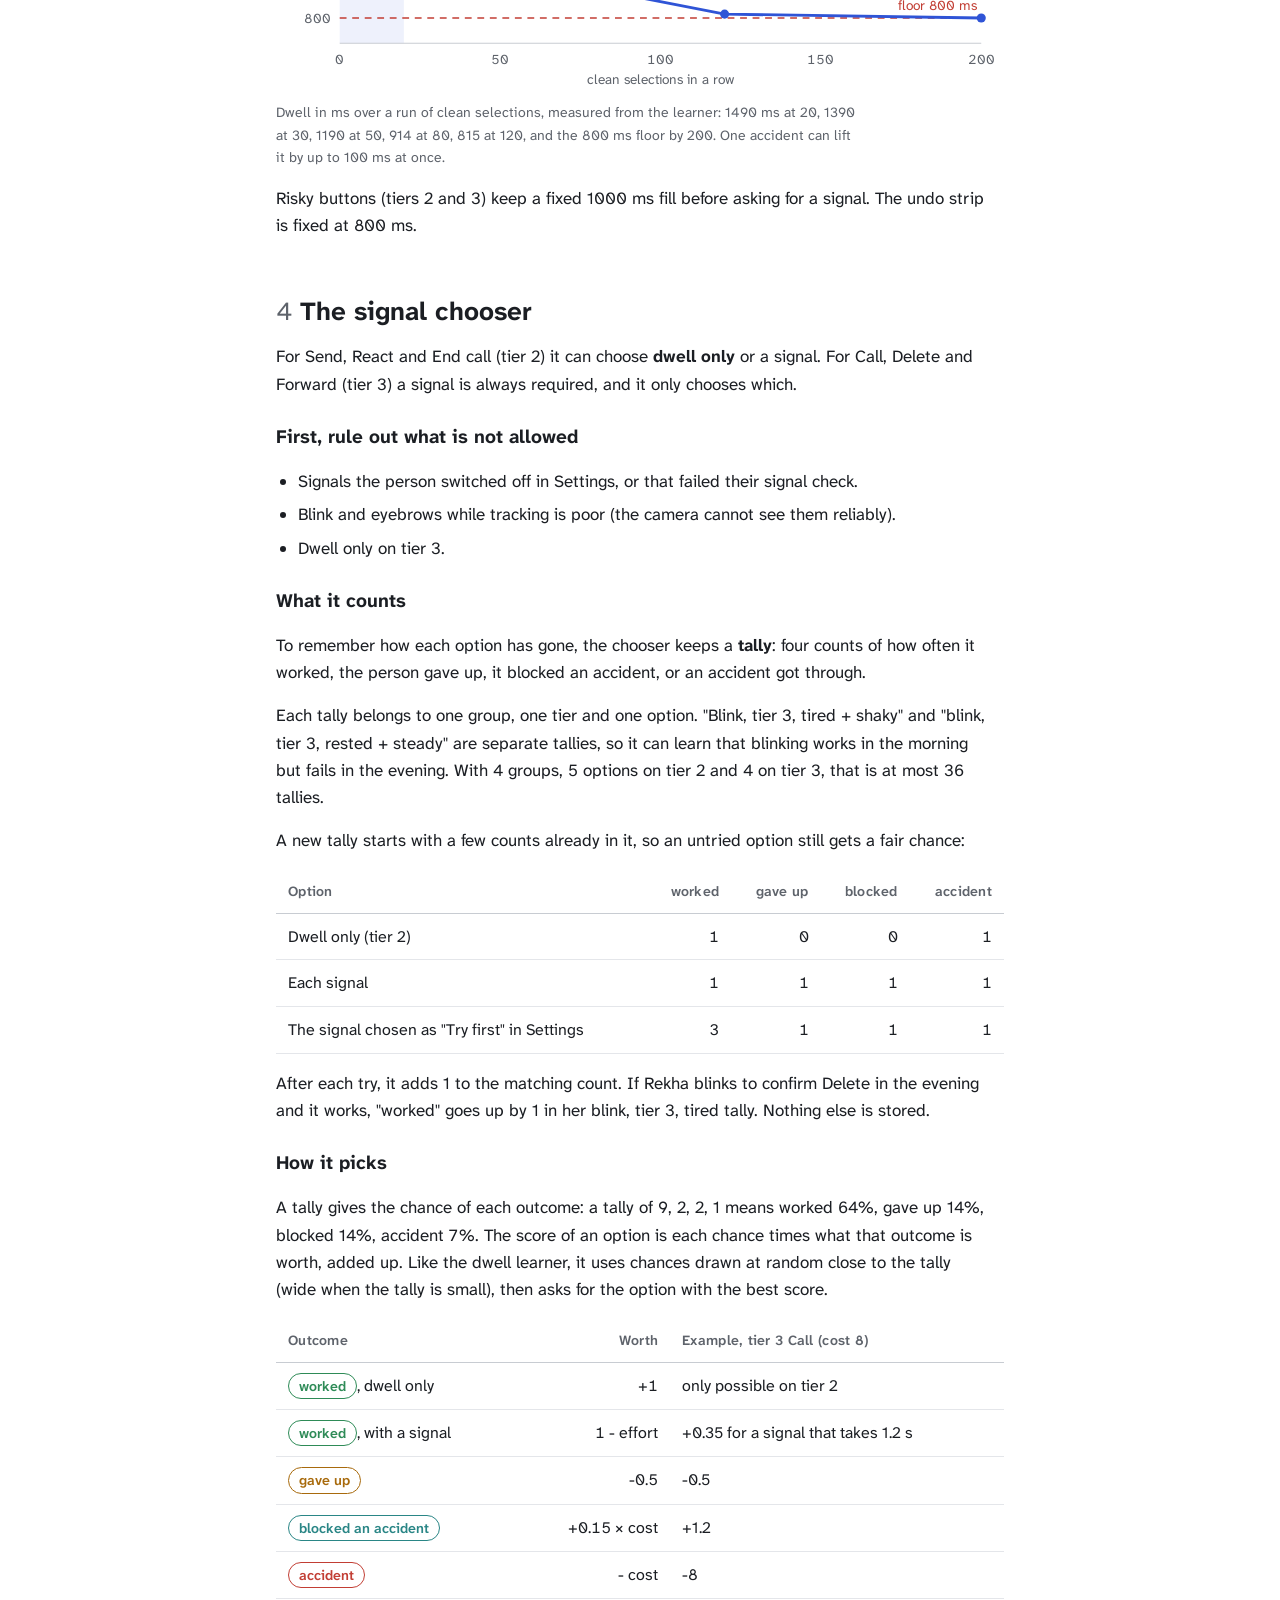
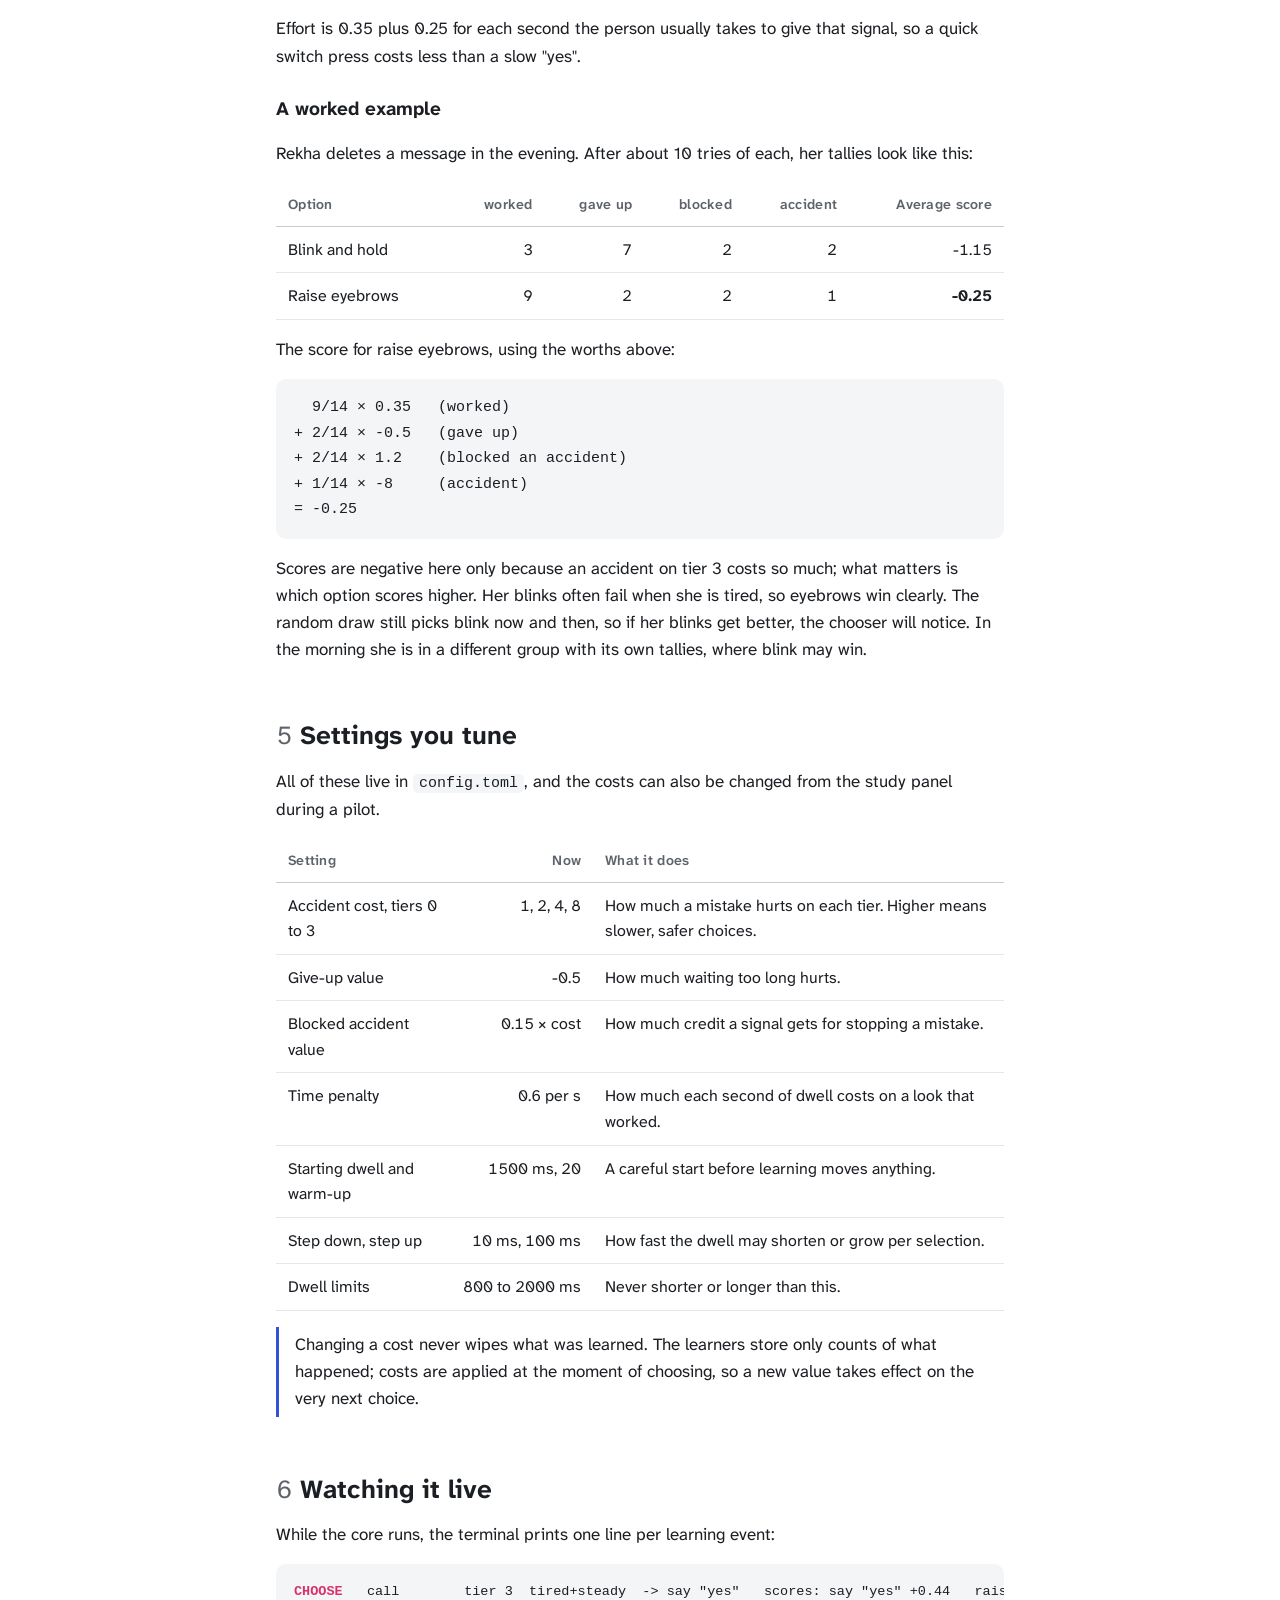
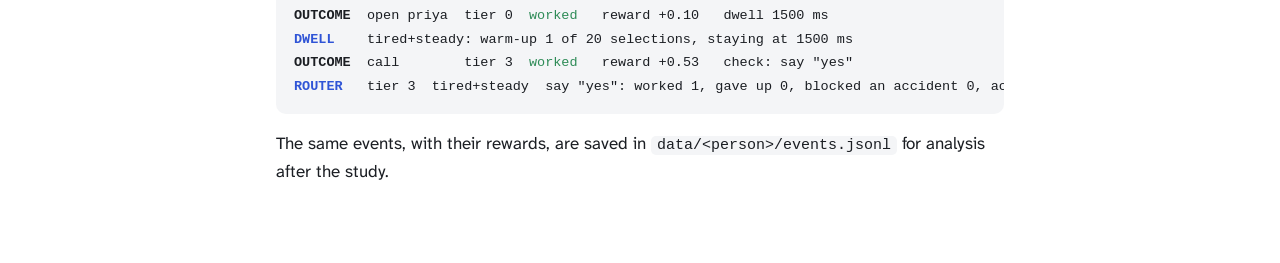
==== commit 07effaf9: "Count a give-up only for a long look at a button that was then chosen afresh" ====
--- a/docs/how-it-learns.html
+++ b/docs/how-it-learns.html
@@ -182,8 +182,8 @@
     <tbody>
       <tr><td><span class="pill worked">worked</span></td><td>The button fired and was not undone within 5 s. For a letter, the next key was not Backspace within 3 s.</td></tr>
       <tr><td><span class="pill accident">accident</span></td><td>It fired, then was undone within 5 s, or a letter was followed straight away by Backspace.</td></tr>
-      <tr><td><span class="pill gave">gave up</span></td><td>The person looked away before the fill finished, then came back to the same button within 2 s. They meant it, but the wait felt too long.</td></tr>
-      <tr><td><span class="pill passed">passed by</span></td><td>They looked away and did not come back. A stray glance; the app notes how long it lasted.</td></tr>
+      <tr><td><span class="pill gave">gave up</span></td><td>The person looked for at least half the dwell, looked away, then chose that same button within 5 s, starting the fill again. They meant it, but the wait felt too long. Shorter looks, or slips where the old fill carried over, are part of the selection and get no label.</td></tr>
+      <tr><td><span class="pill passed">passed by</span></td><td>They looked away and did not choose that button within 5 s. A stray glance; the app notes how long it lasted.</td></tr>
     </tbody>
   </table></div>
 
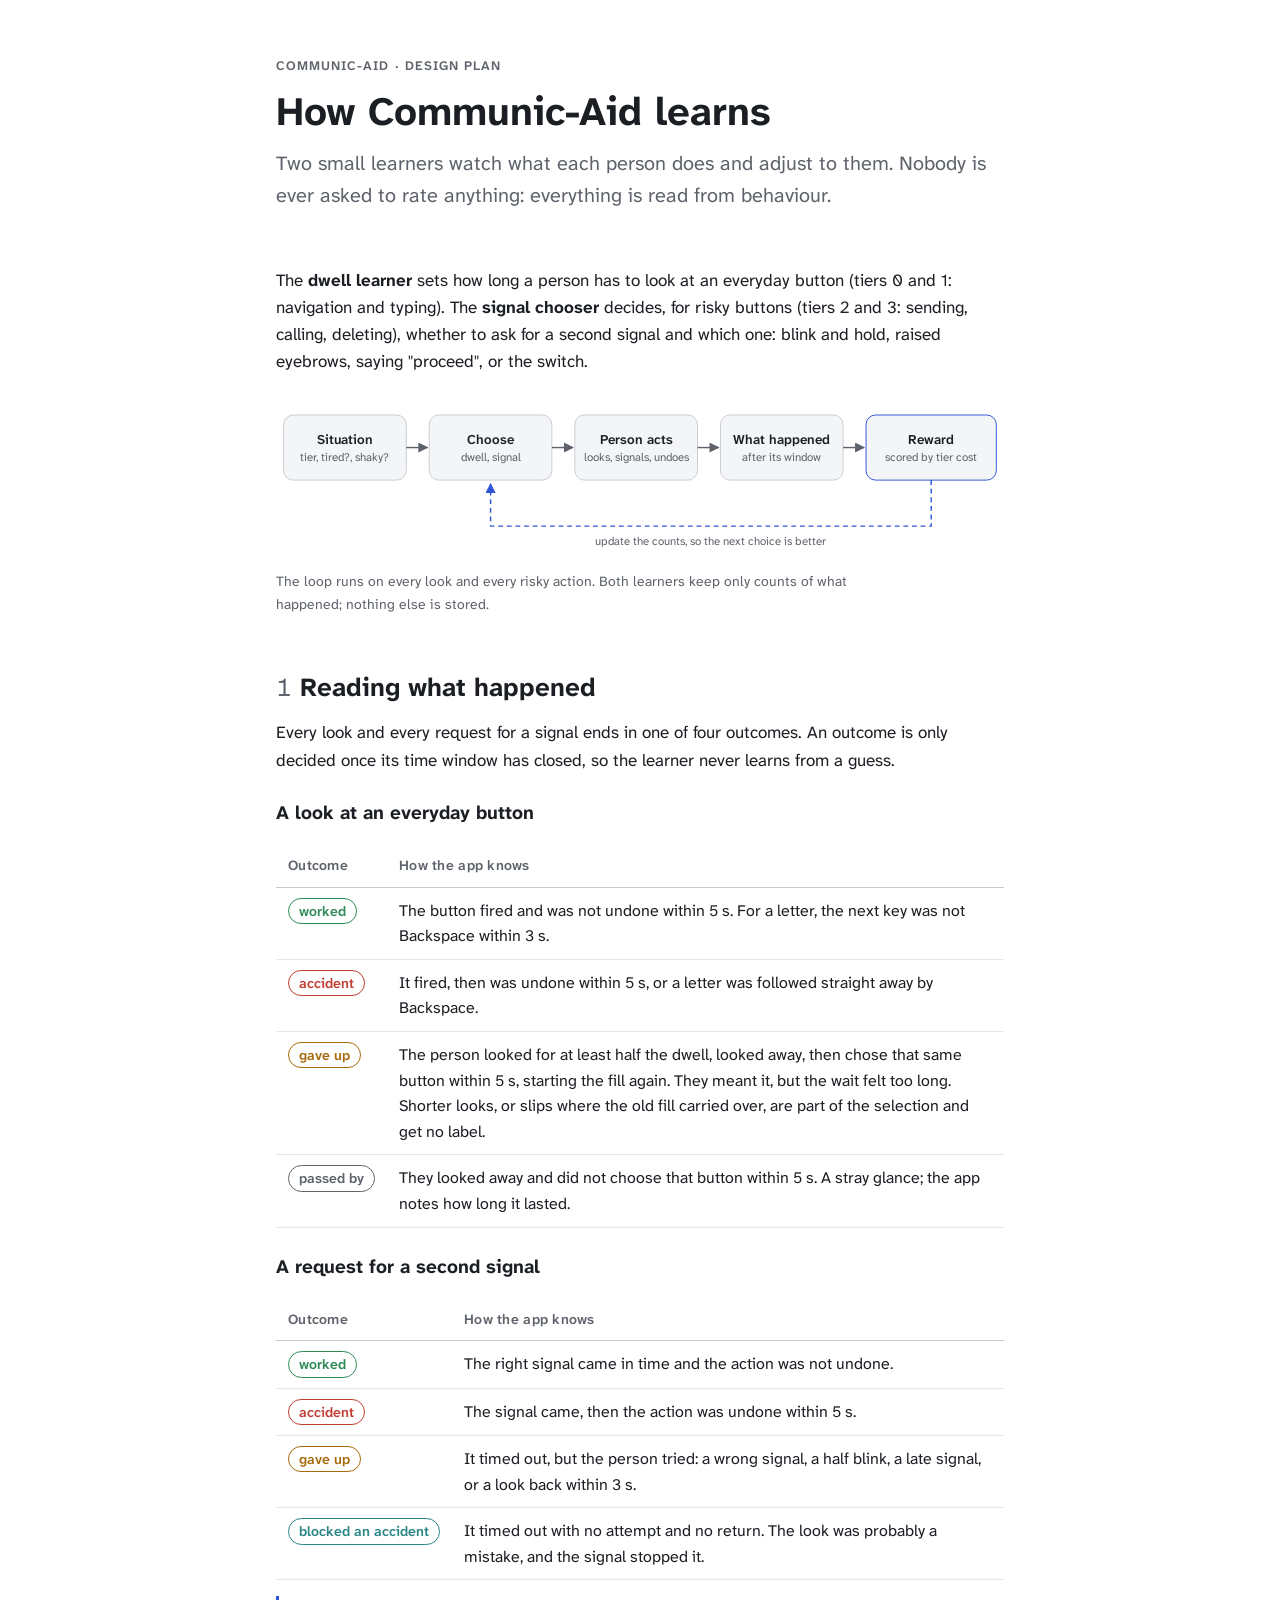
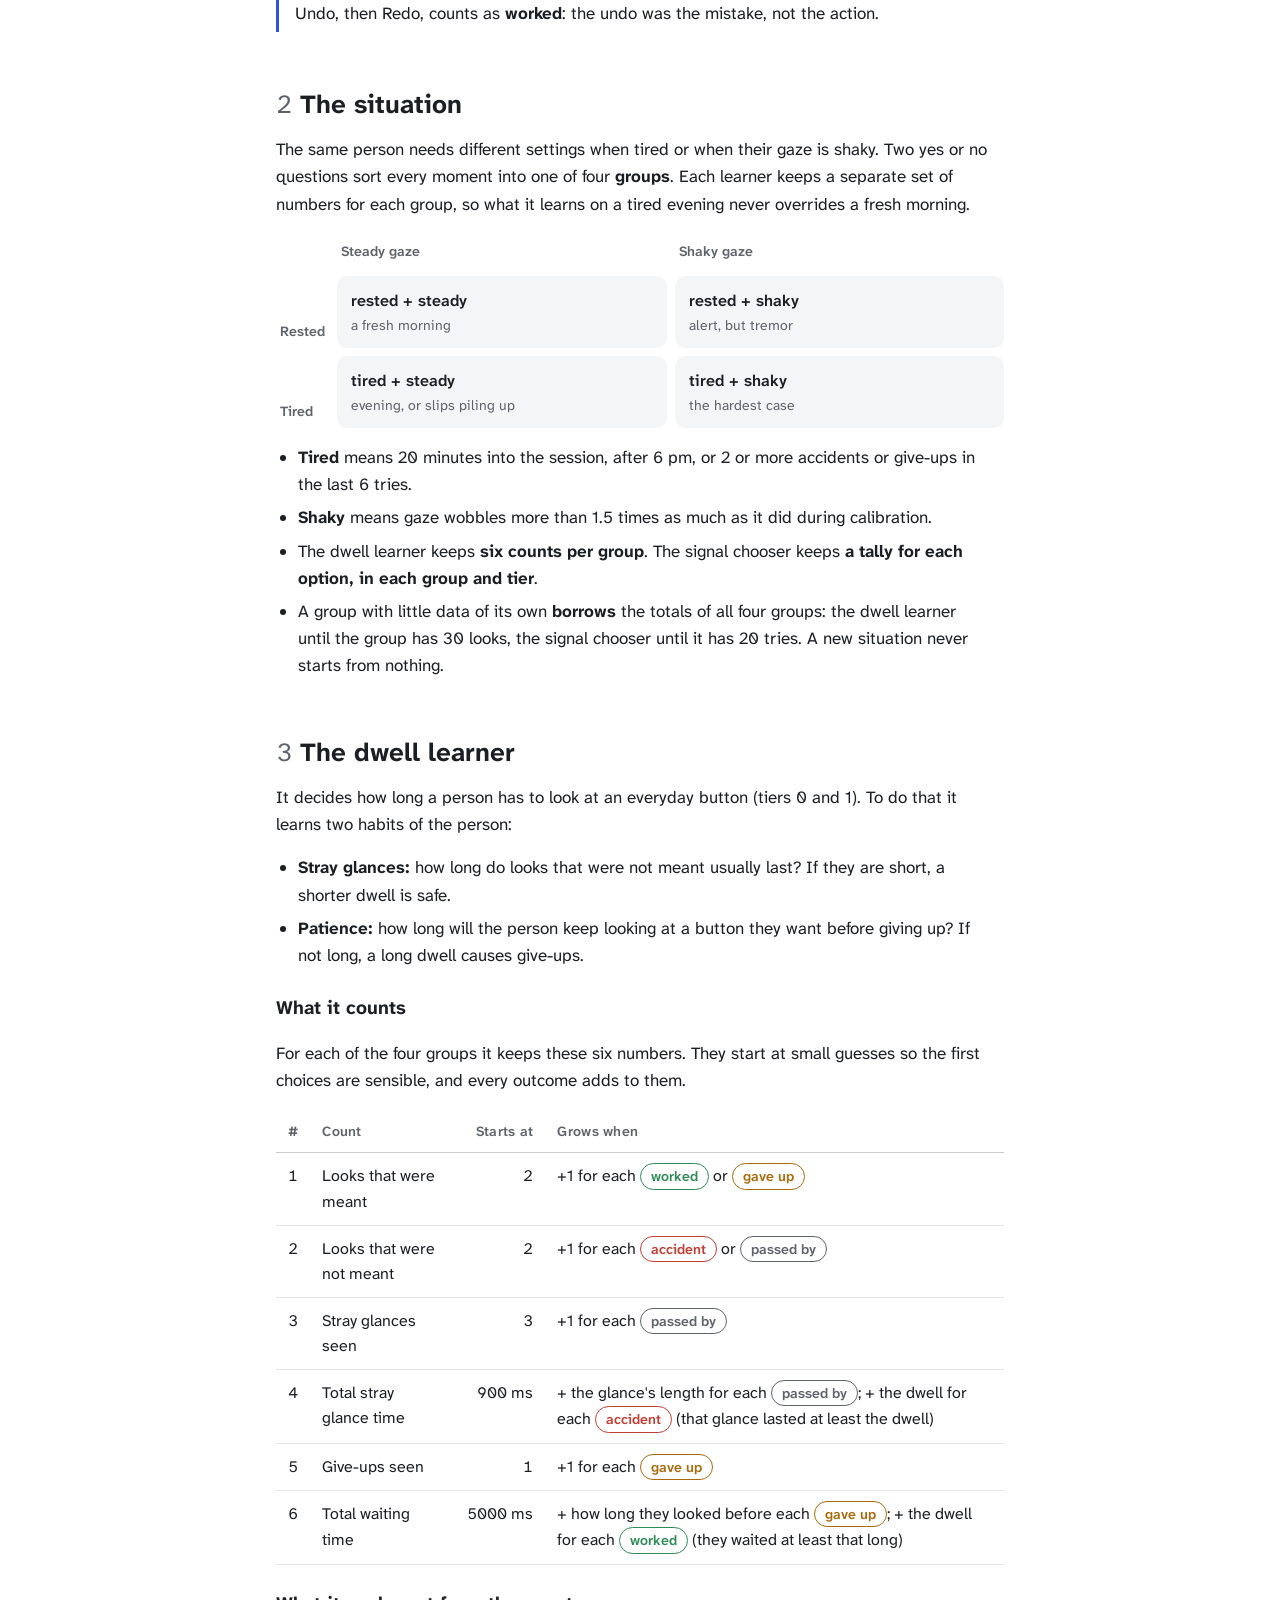
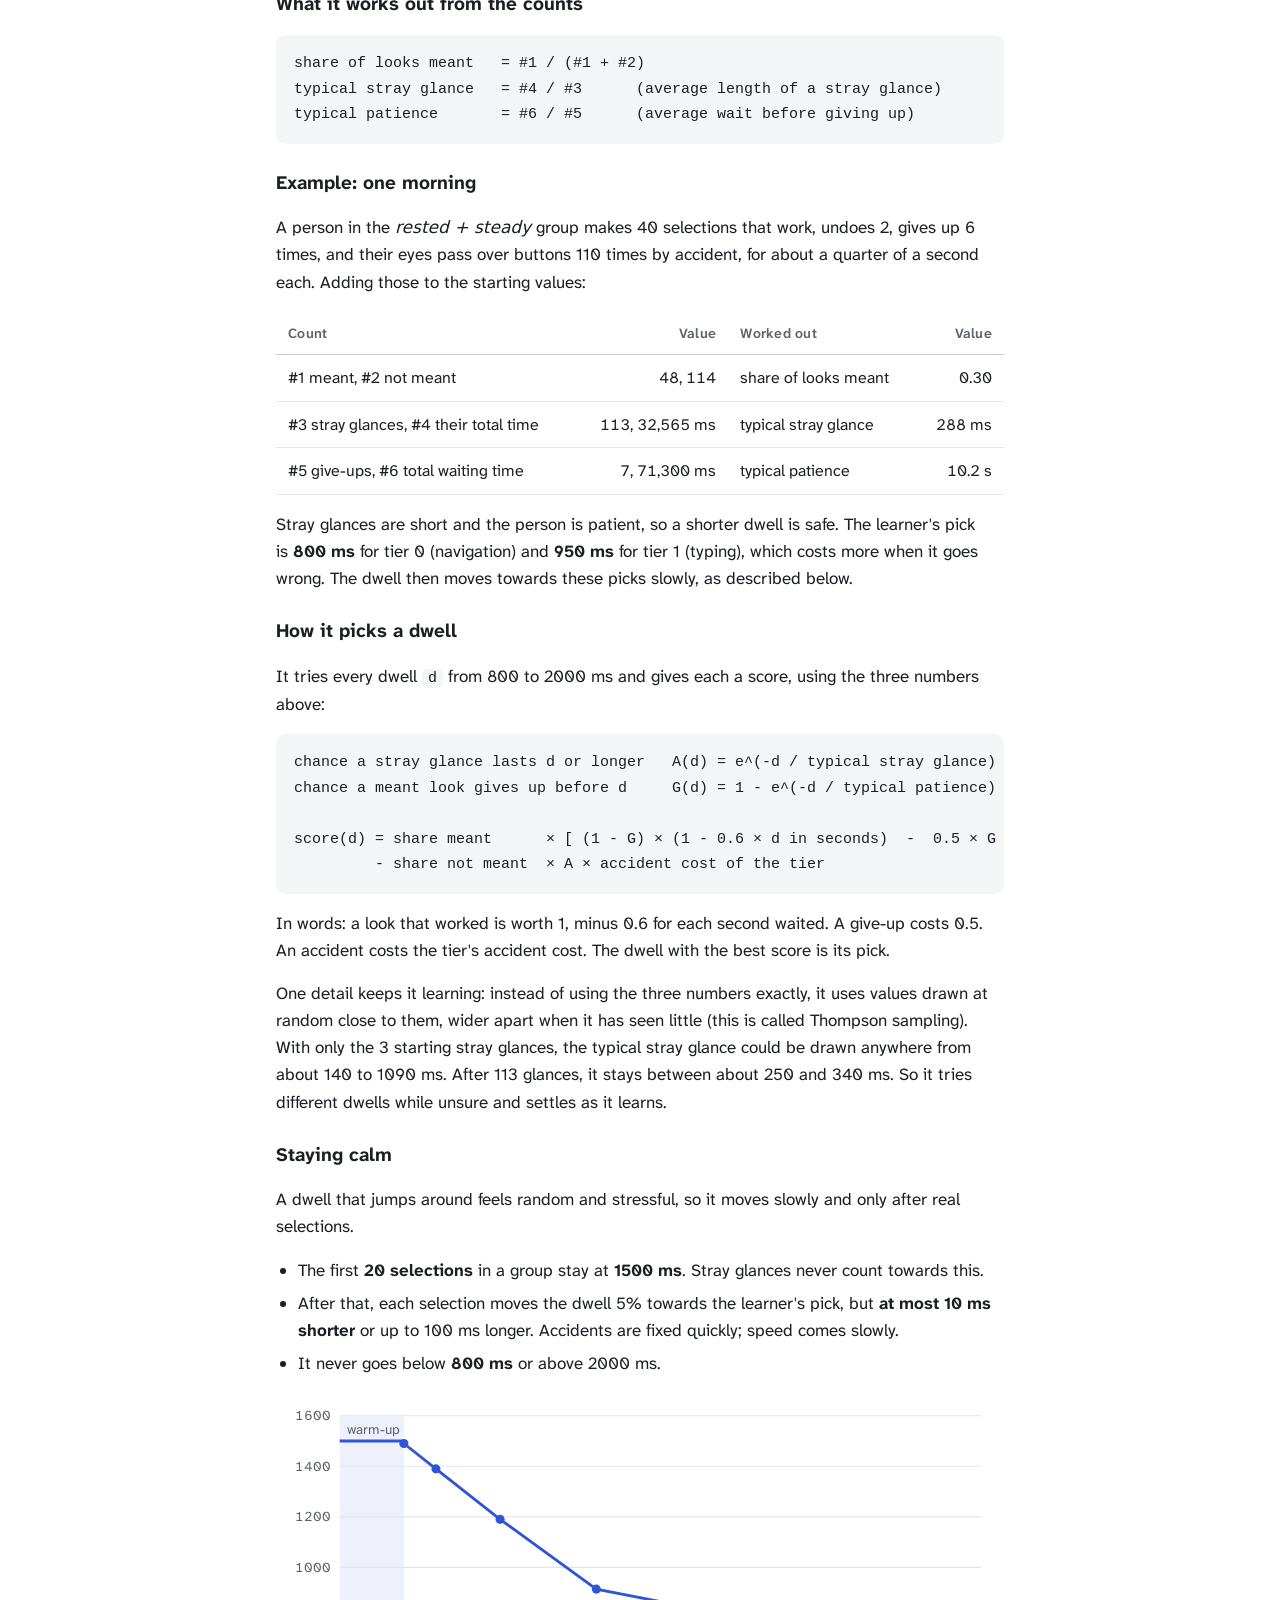
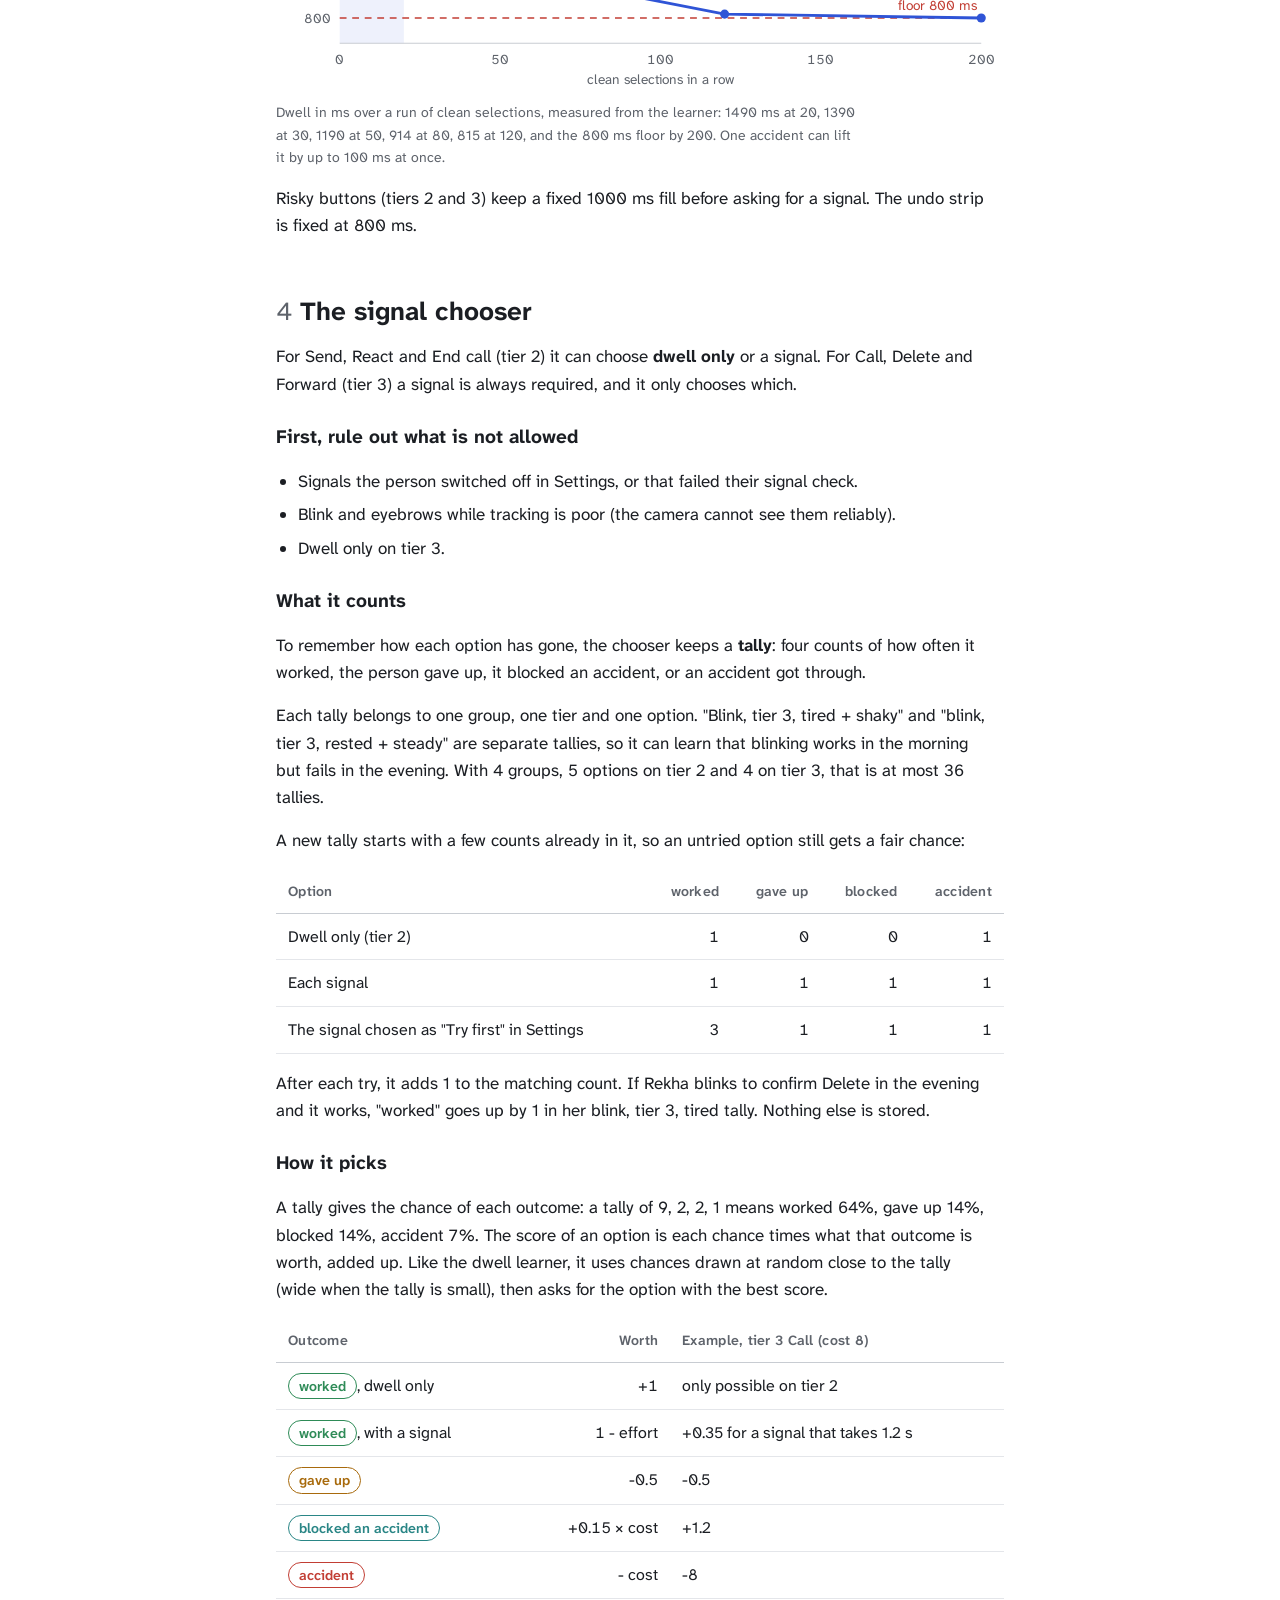
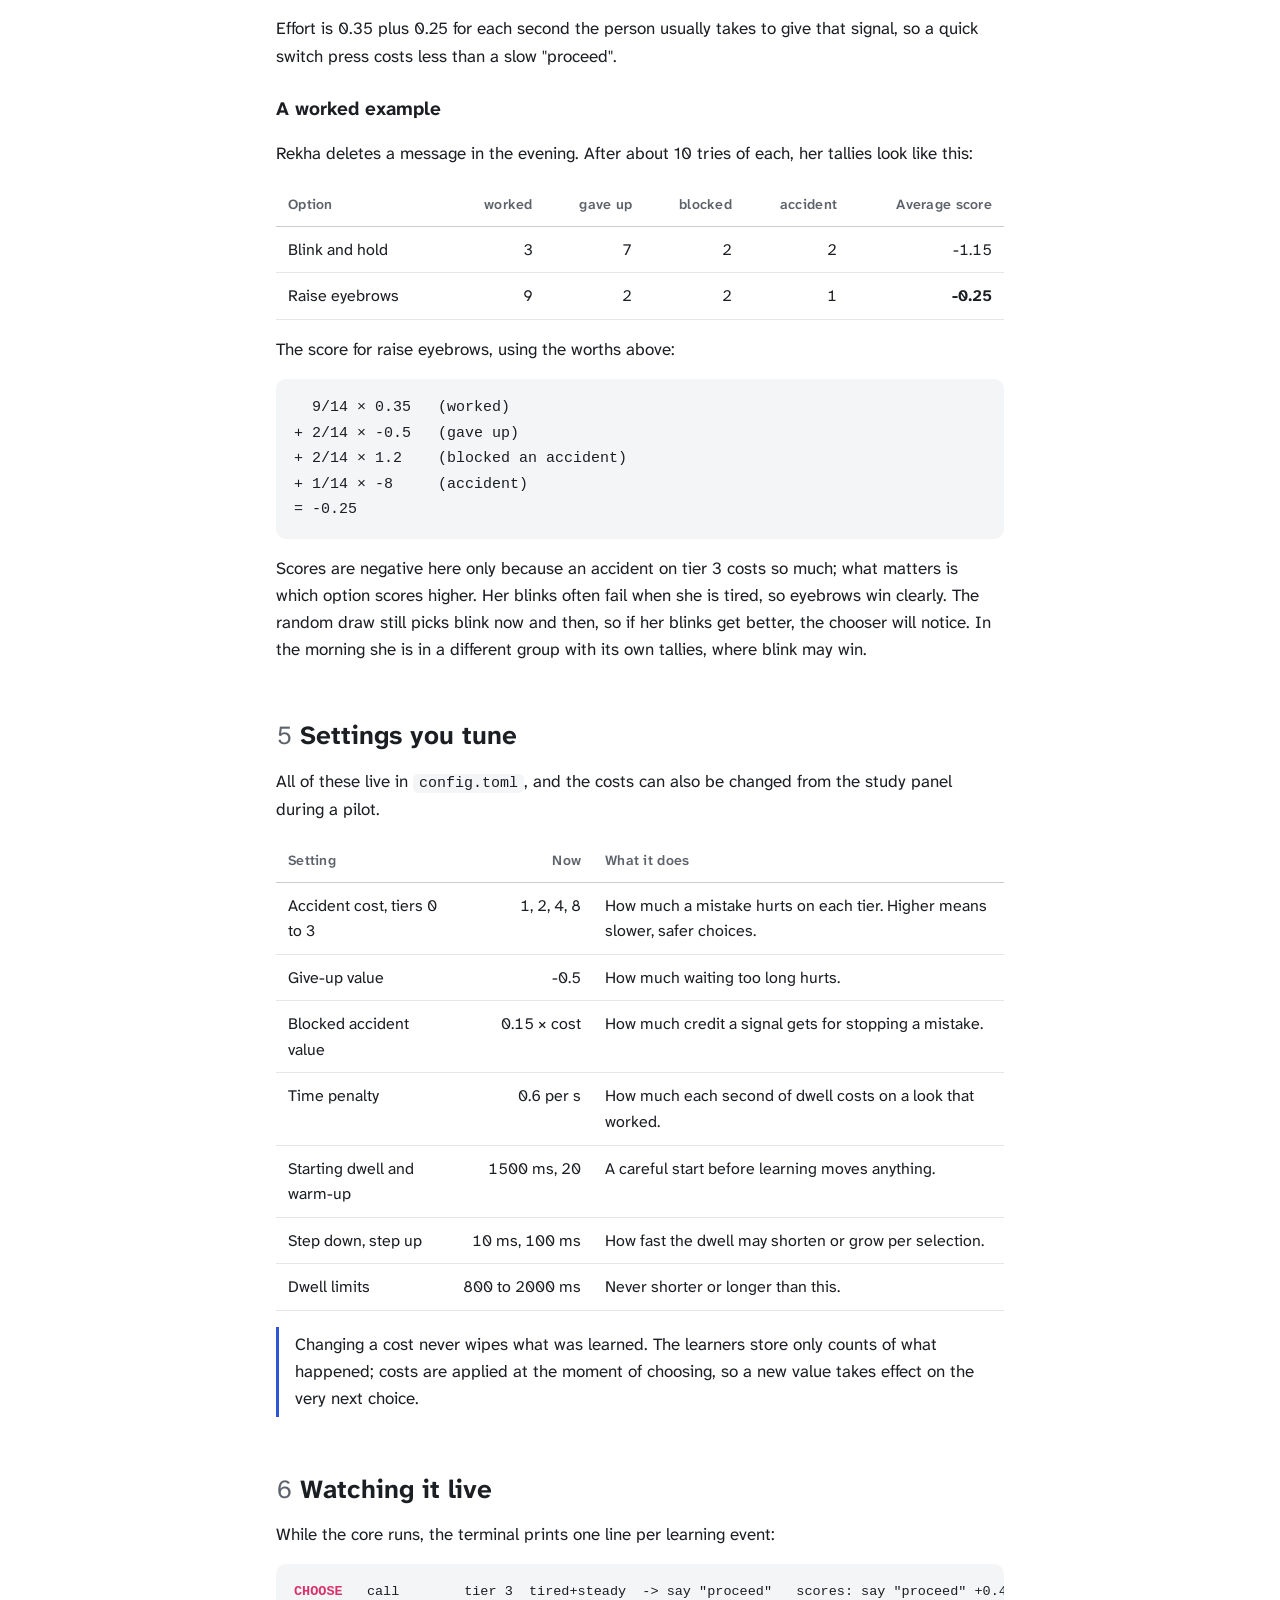
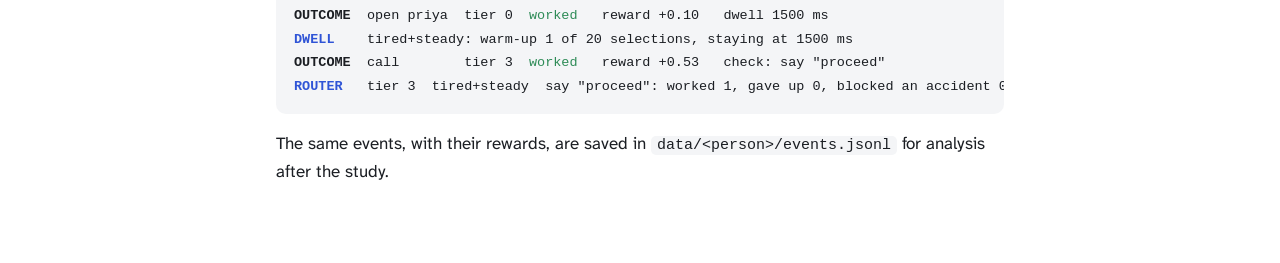
==== commit 0d0631b5: "Use "proceed" as the spoken confirmation instead of "yes"" ====
--- a/docs/how-it-learns.html
+++ b/docs/how-it-learns.html
@@ -132,7 +132,7 @@
 </header>
 
 <section>
-  <p>The <strong>dwell learner</strong> sets how long a person has to look at an everyday button (tiers 0 and 1: navigation and typing). The <strong>signal chooser</strong> decides, for risky buttons (tiers 2 and 3: sending, calling, deleting), whether to ask for a second signal and which one: blink and hold, raised eyebrows, saying "yes", or the switch.</p>
+  <p>The <strong>dwell learner</strong> sets how long a person has to look at an everyday button (tiers 0 and 1: navigation and typing). The <strong>signal chooser</strong> decides, for risky buttons (tiers 2 and 3: sending, calling, deleting), whether to ask for a second signal and which one: blink and hold, raised eyebrows, saying "proceed", or the switch.</p>
   <figure>
     <div class="scroll">
       <svg viewBox="0 0 760 176" role="img" aria-label="The learning loop: situation, choose, person acts, what happened, reward, then update the counts and start again">
@@ -352,7 +352,7 @@
       <tr><td><span class="pill accident">accident</span></td><td class="n">- cost</td><td>-8</td></tr>
     </tbody>
   </table></div>
-  <p>Effort is 0.35 plus 0.25 for each second the person usually takes to give that signal, so a quick switch press costs less than a slow "yes".</p>
+  <p>Effort is 0.35 plus 0.25 for each second the person usually takes to give that signal, so a quick switch press costs less than a slow "proceed".</p>
 
   <h3>A worked example</h3>
   <p>Rekha deletes a message in the evening. After about 10 tries of each, her tallies look like this:</p>
@@ -393,11 +393,11 @@
 <section>
   <h2><span class="num">6</span>Watching it live</h2>
   <p>While the core runs, the terminal prints one line per learning event:</p>
-<div class="log"><span class="tag c">CHOOSE </span>  call        tier 3  tired+steady  -> say "yes"   scores: say "yes" +0.44   raise eyebrows -0.38   switch -0.82
+<div class="log"><span class="tag c">CHOOSE </span>  call        tier 3  tired+steady  -> say "proceed"   scores: say "proceed" +0.44   raise eyebrows -0.38   switch -0.82
 <span class="tag o">OUTCOME</span>  open priya  tier 0  <span class="worked">worked</span>   reward +0.10   dwell 1500 ms
 <span class="tag d">DWELL  </span>  tired+steady: warm-up 1 of 20 selections, staying at 1500 ms
-<span class="tag o">OUTCOME</span>  call        tier 3  <span class="worked">worked</span>   reward +0.53   check: say "yes"
-<span class="tag d">ROUTER </span>  tier 3  tired+steady  say "yes": worked 1, gave up 0, blocked an accident 0, accident 0</div>
+<span class="tag o">OUTCOME</span>  call        tier 3  <span class="worked">worked</span>   reward +0.53   check: say "proceed"
+<span class="tag d">ROUTER </span>  tier 3  tired+steady  say "proceed": worked 1, gave up 0, blocked an accident 0, accident 0</div>
   <p>The same events, with their rewards, are saved in <code>data/&lt;person&gt;/events.jsonl</code> for analysis after the study.</p>
 </section>
 
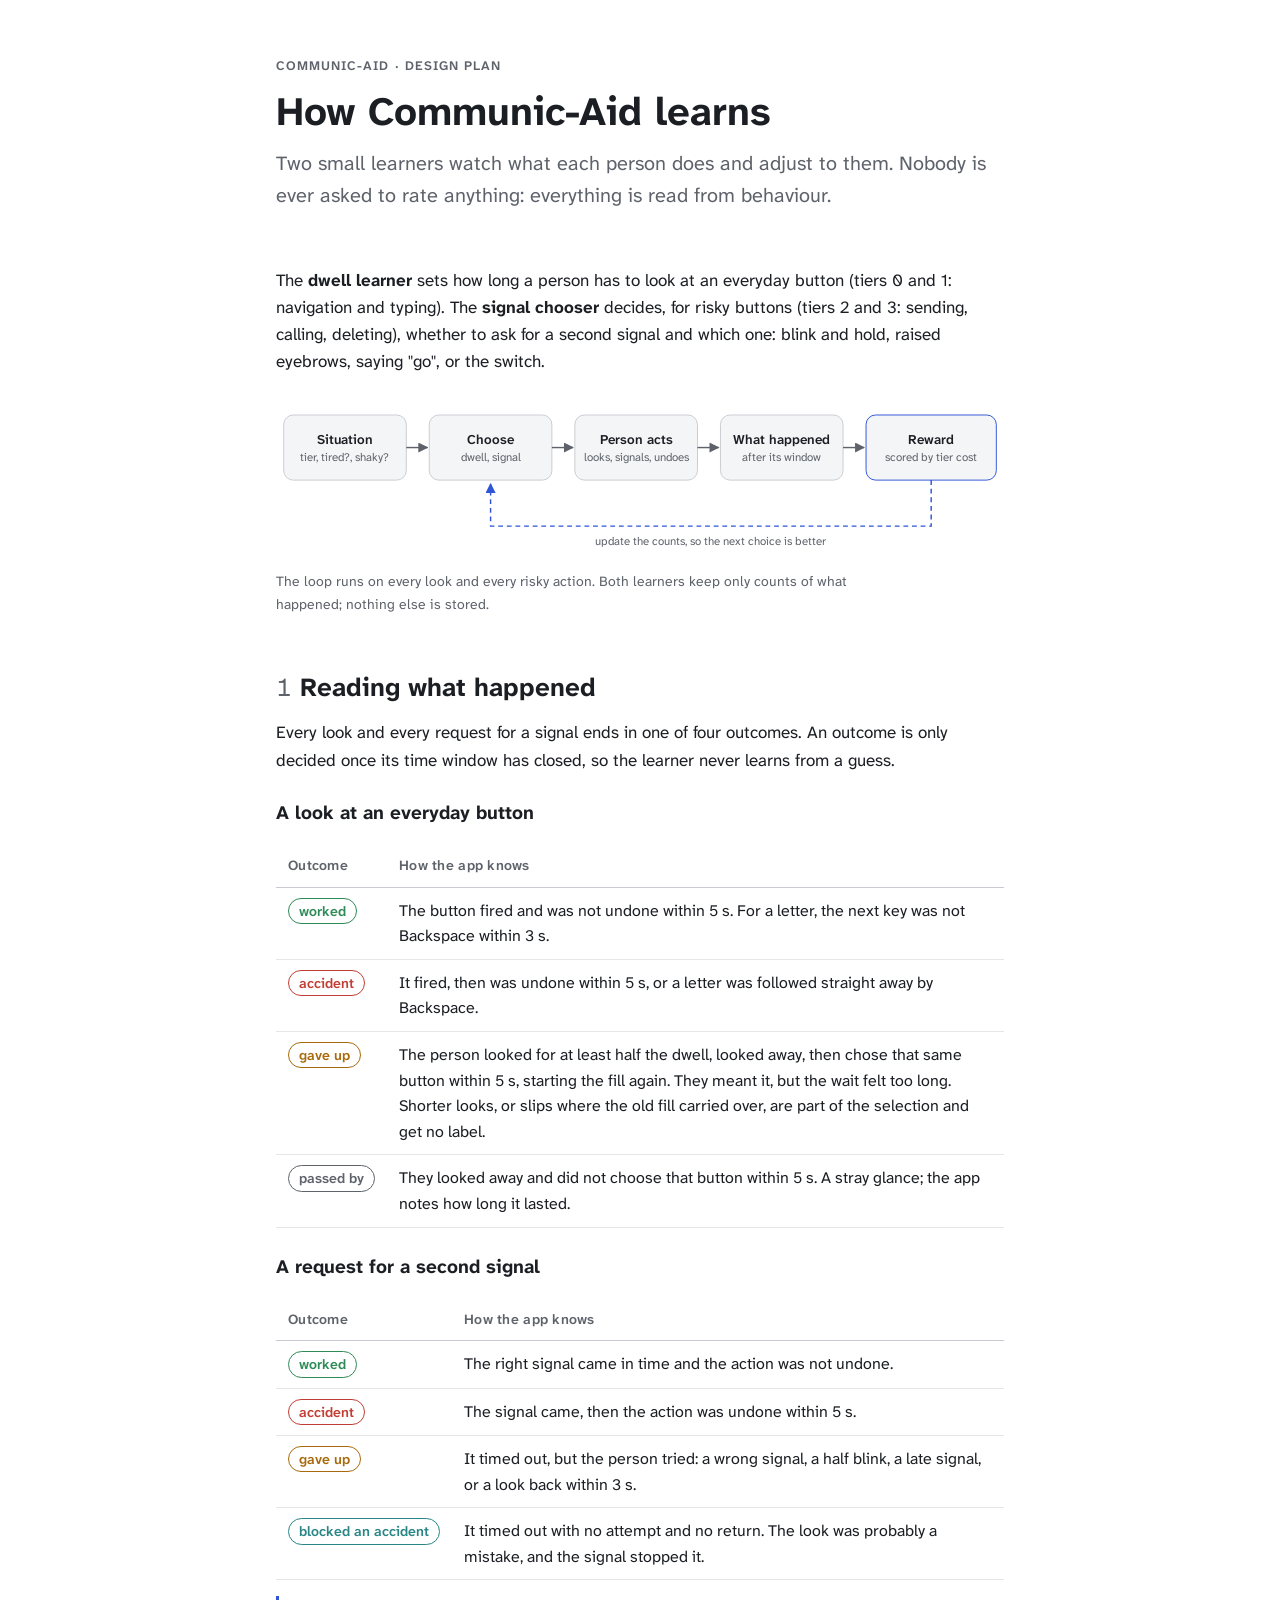
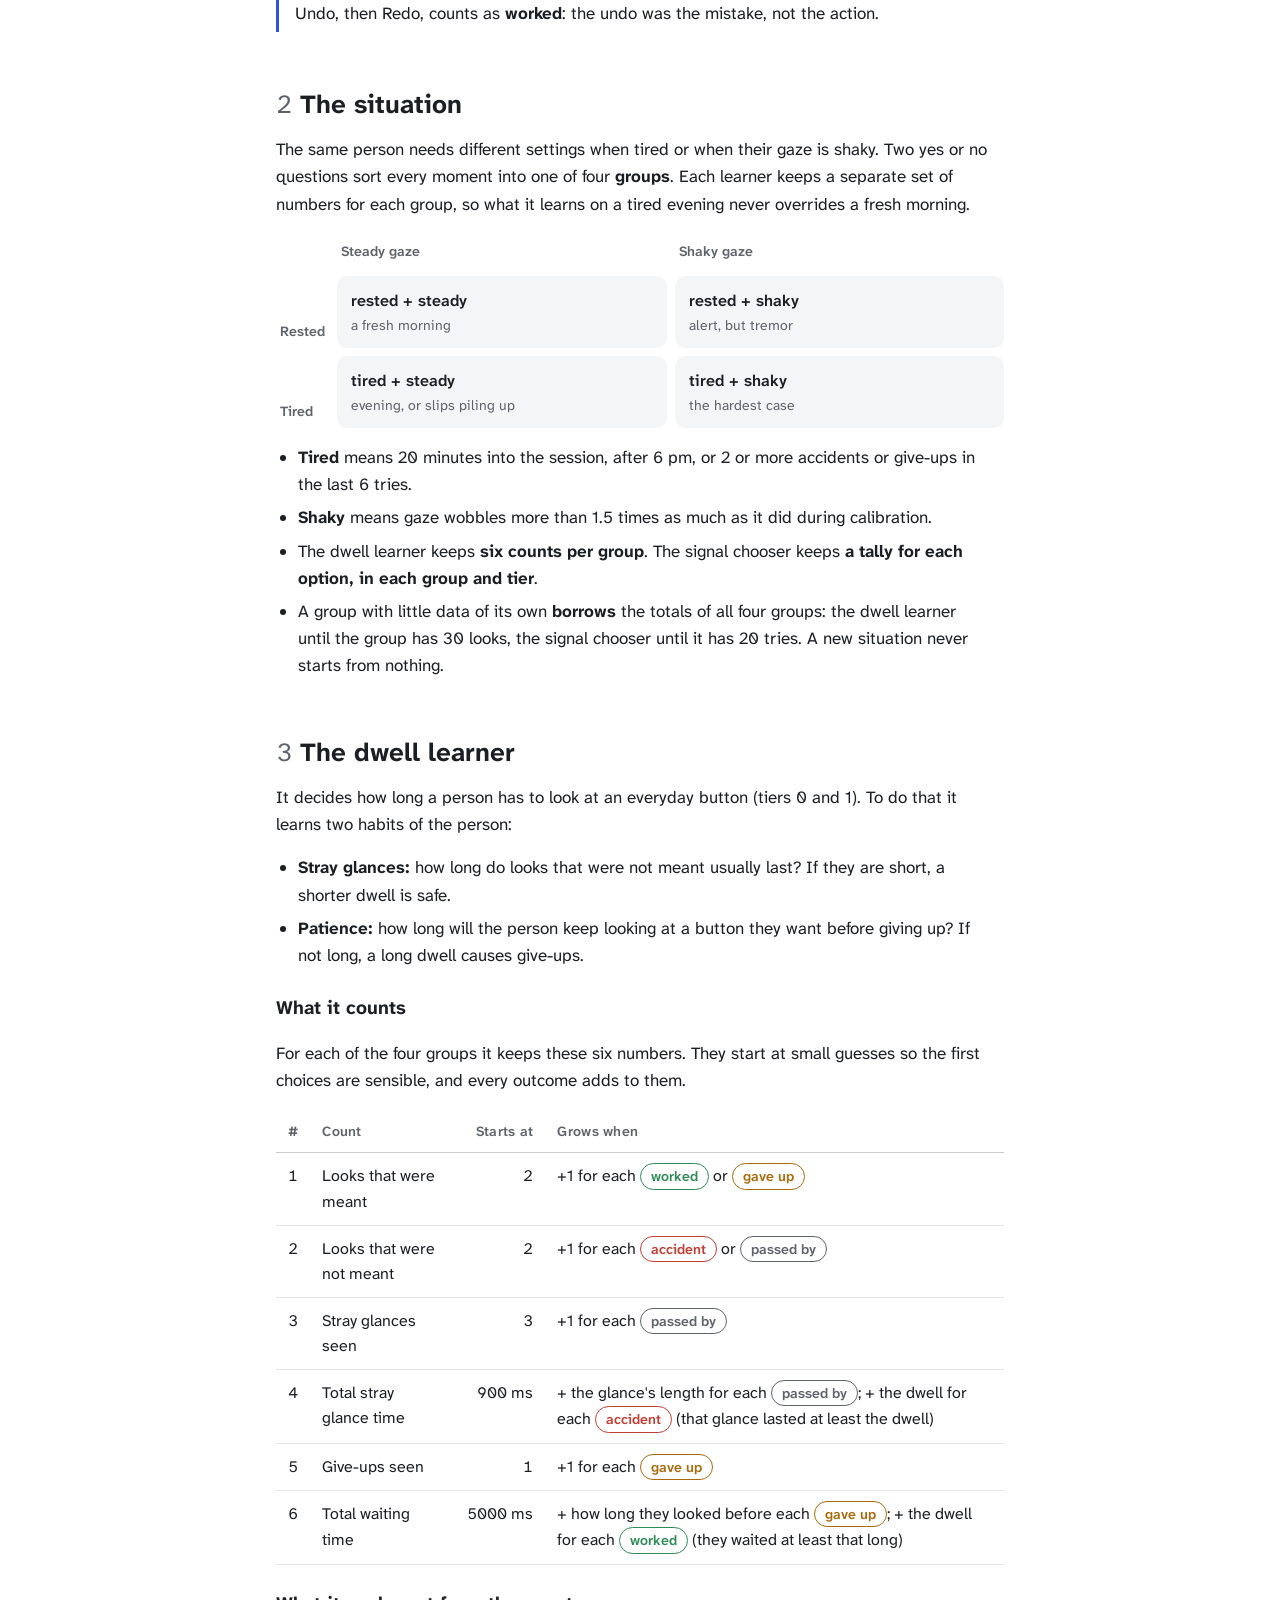
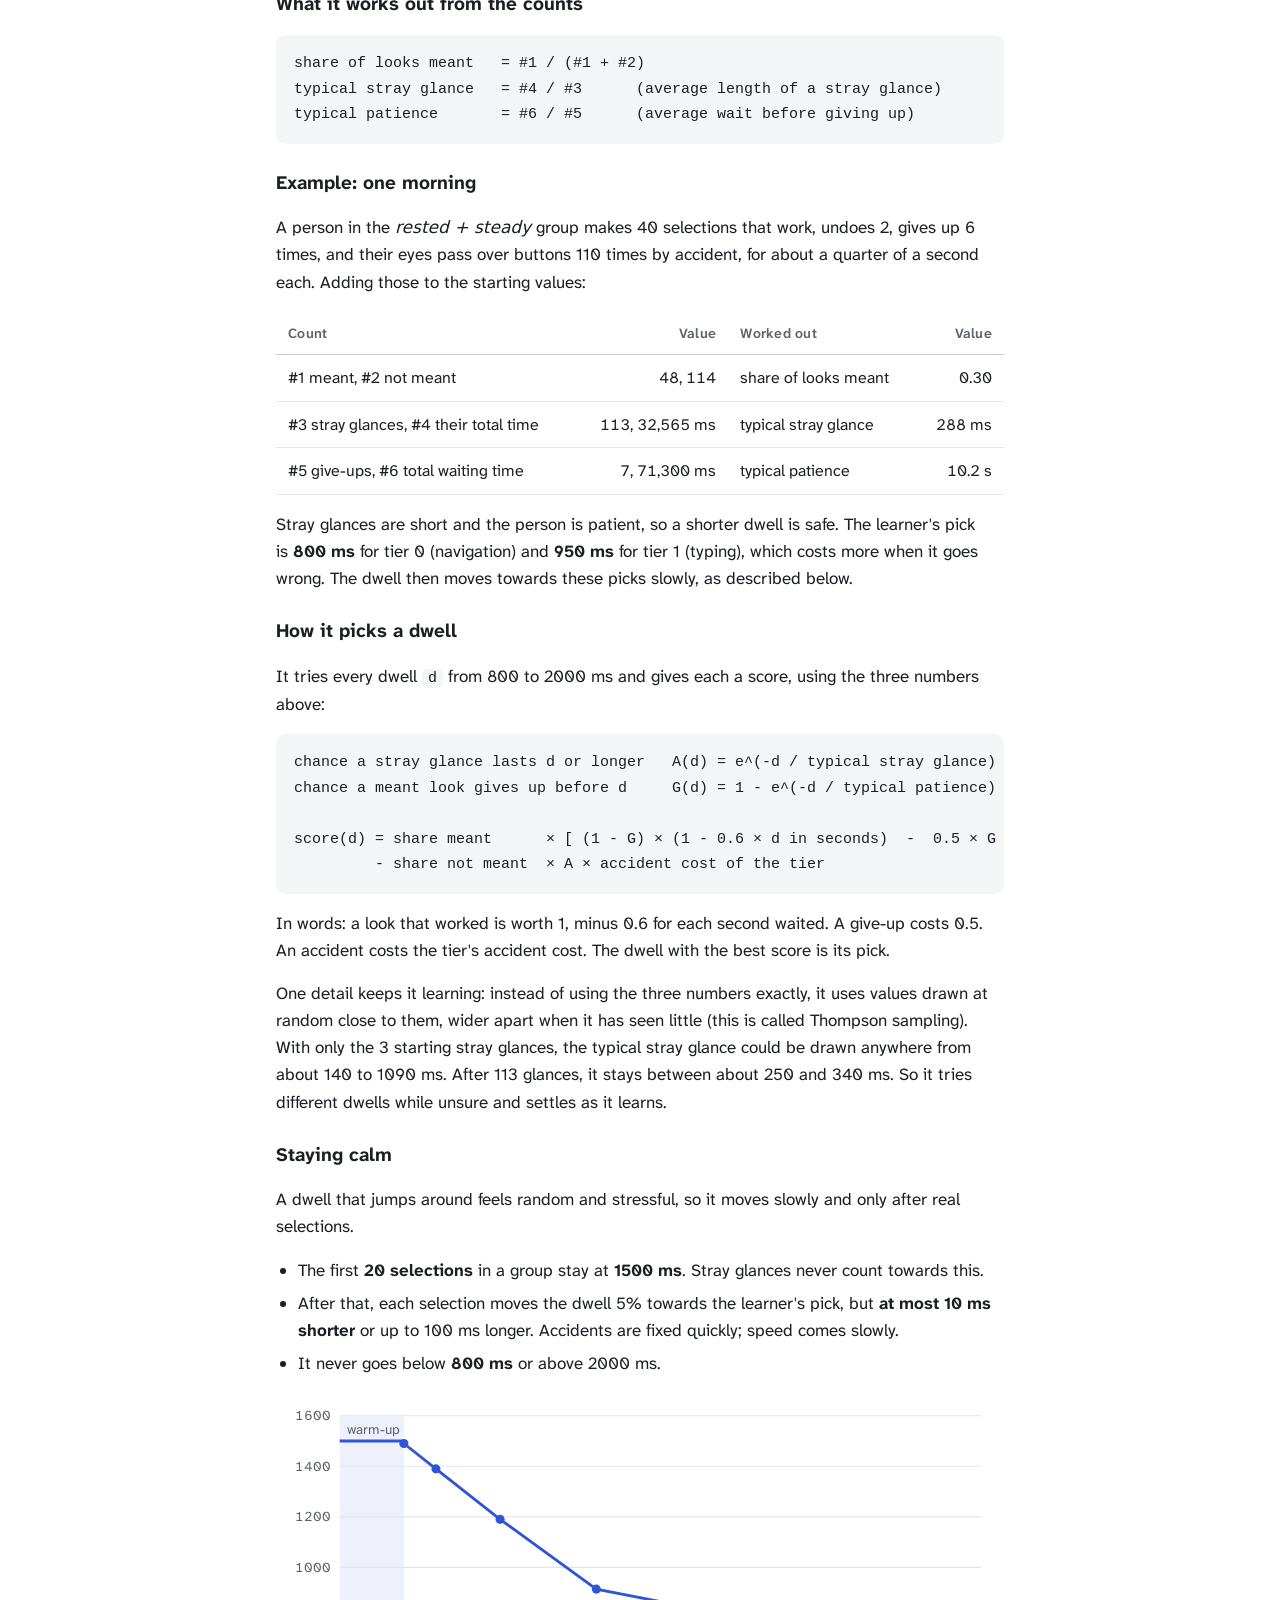
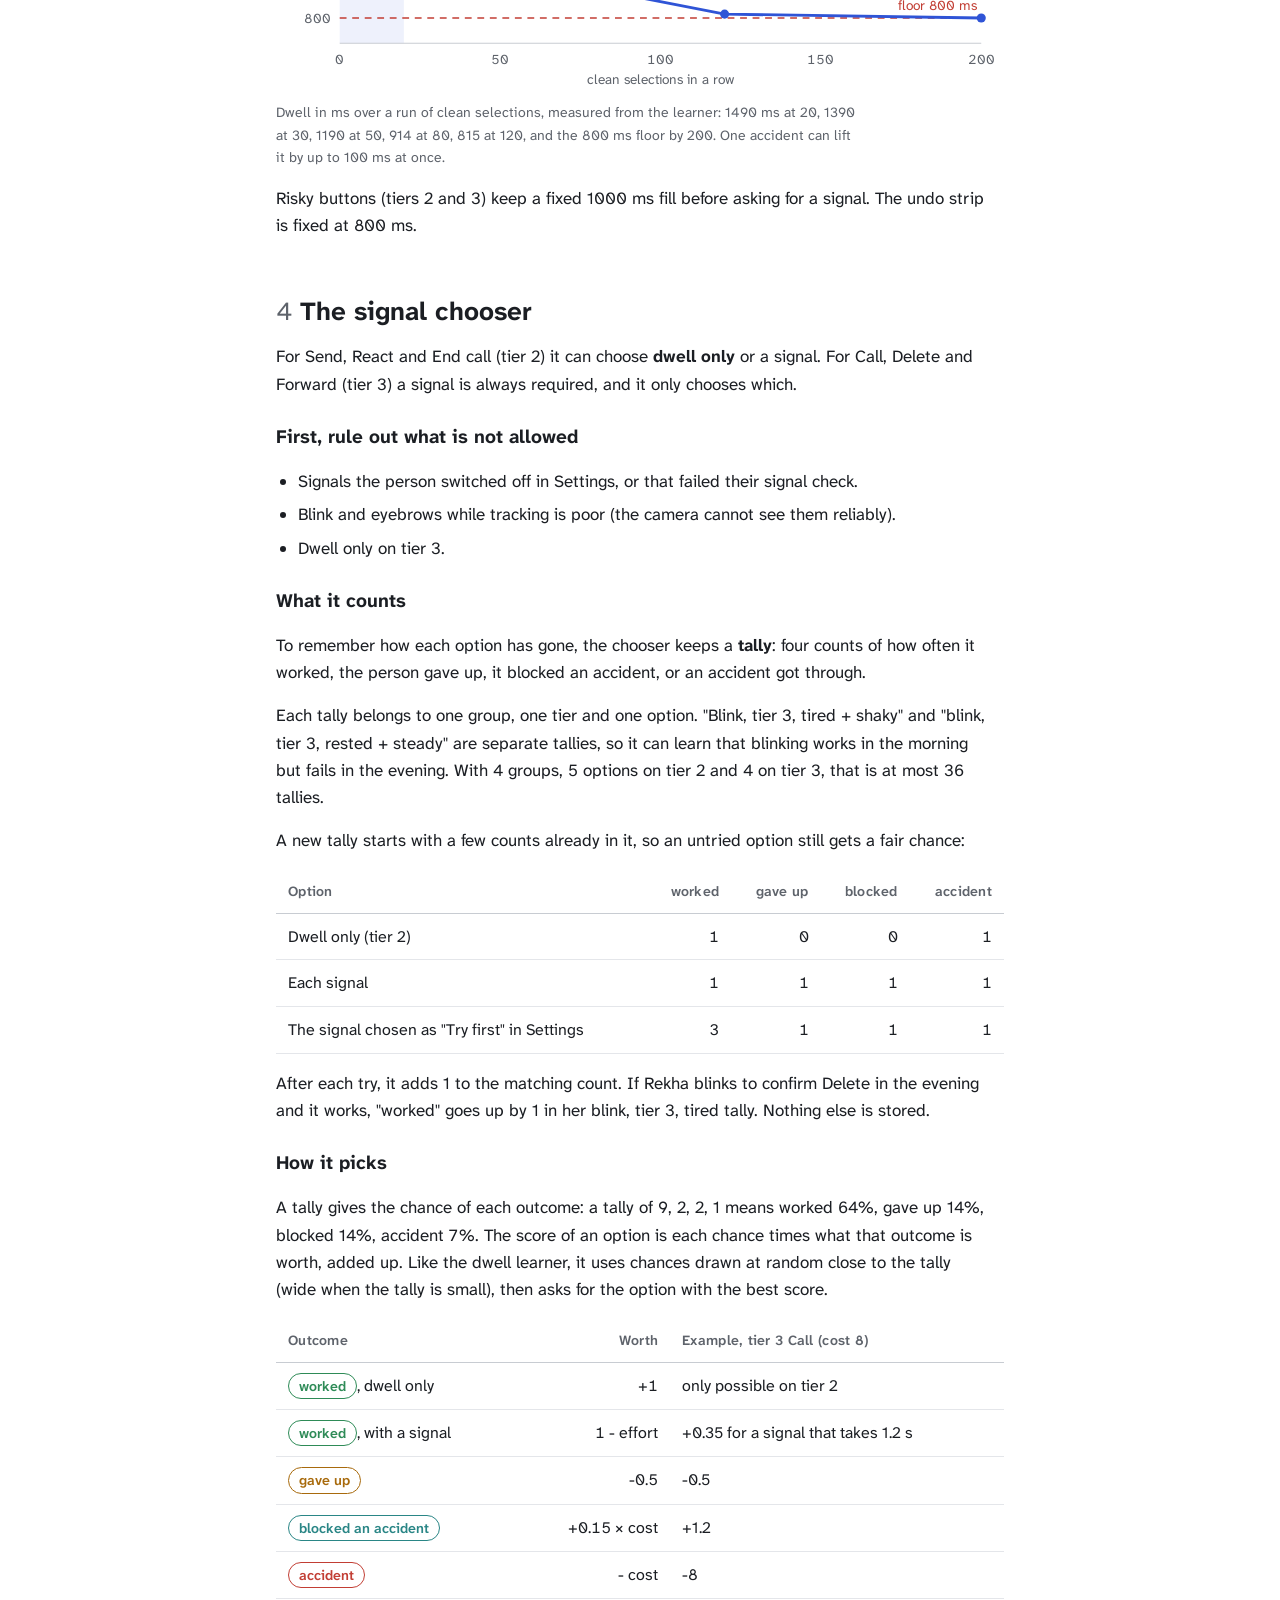
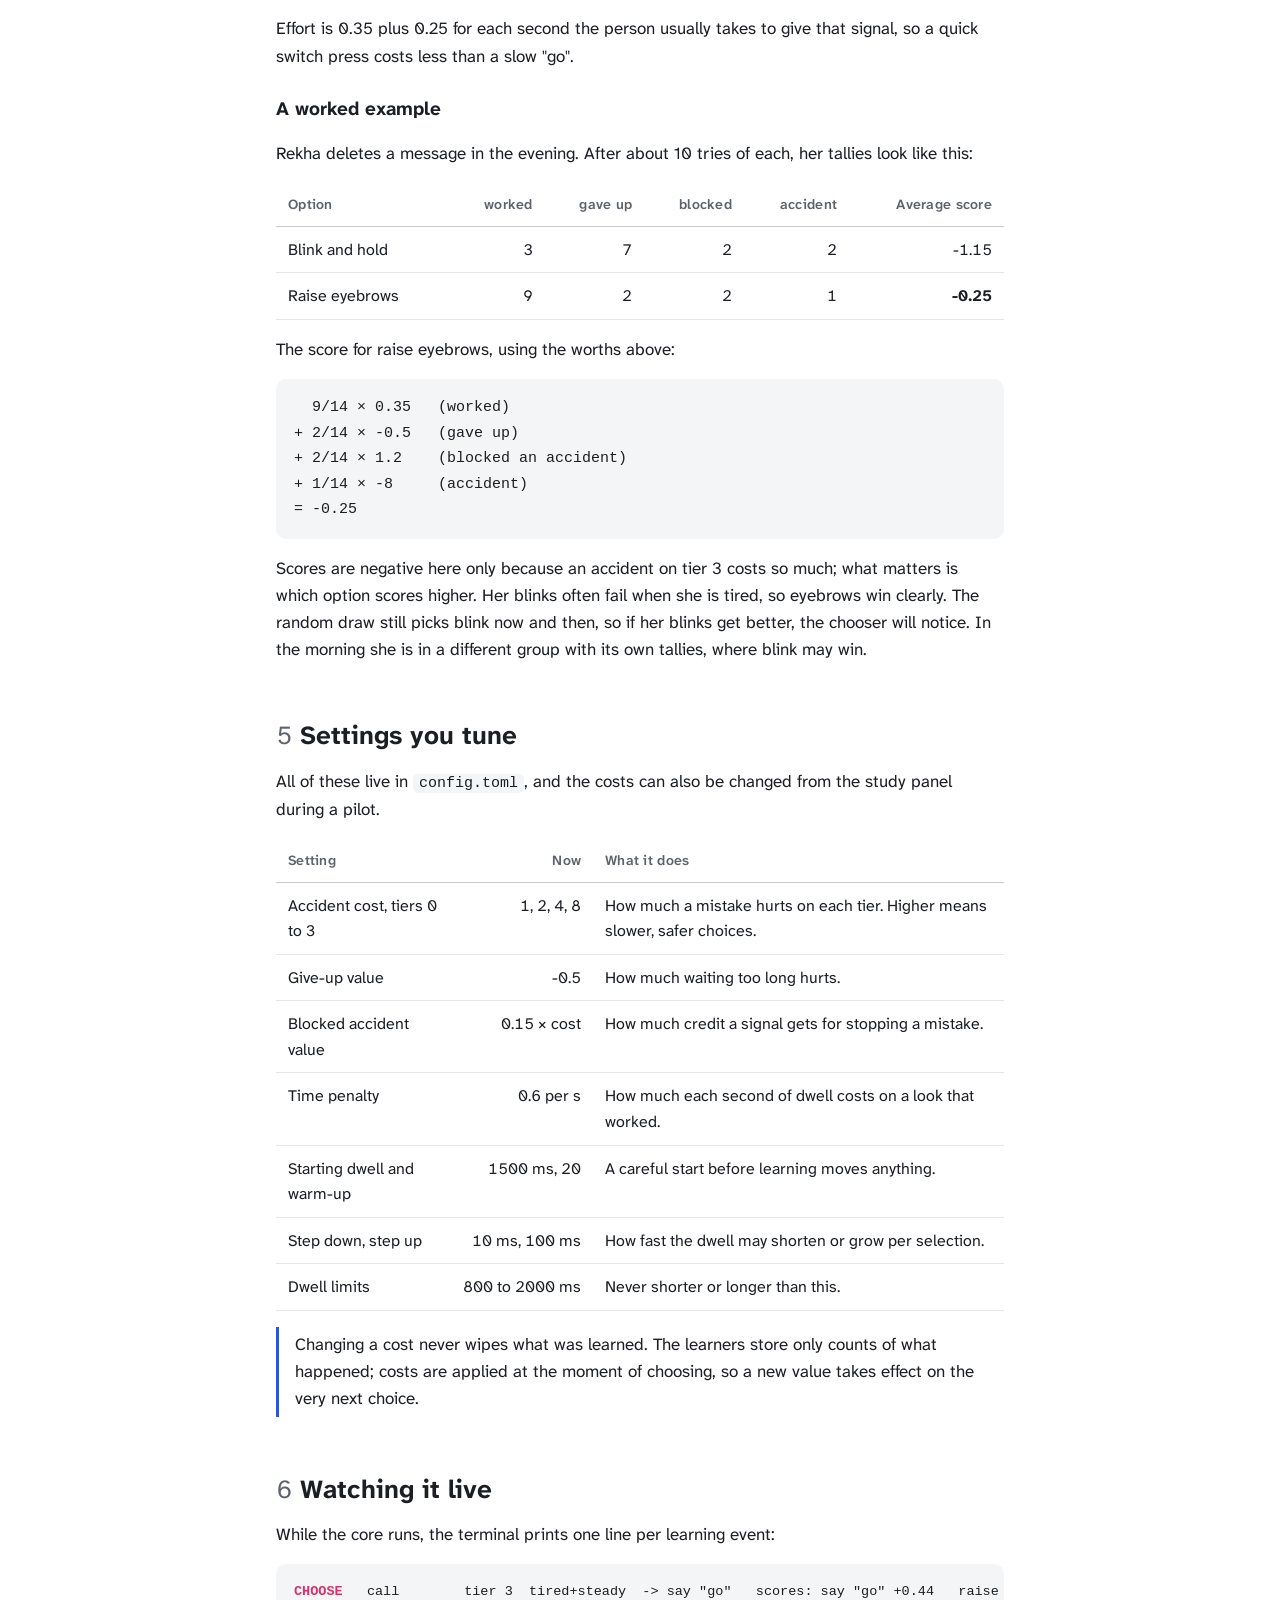
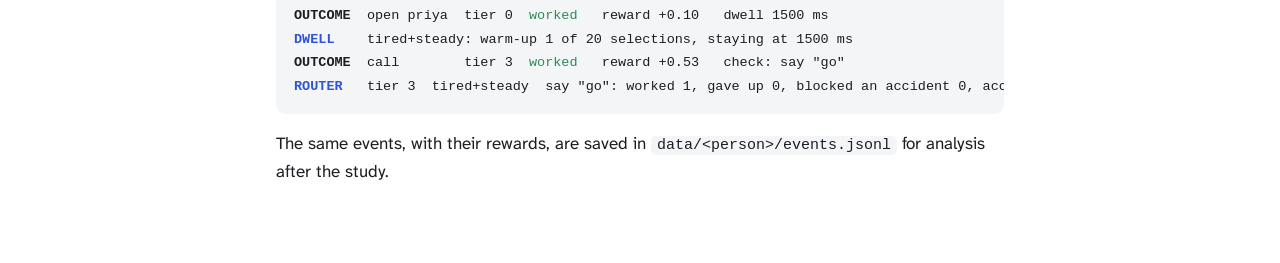
==== commit b85d13f9: "Use "go" as the spoken confirmation, and show and log what the phone hears" ====
--- a/docs/how-it-learns.html
+++ b/docs/how-it-learns.html
@@ -132,7 +132,7 @@
 </header>
 
 <section>
-  <p>The <strong>dwell learner</strong> sets how long a person has to look at an everyday button (tiers 0 and 1: navigation and typing). The <strong>signal chooser</strong> decides, for risky buttons (tiers 2 and 3: sending, calling, deleting), whether to ask for a second signal and which one: blink and hold, raised eyebrows, saying "proceed", or the switch.</p>
+  <p>The <strong>dwell learner</strong> sets how long a person has to look at an everyday button (tiers 0 and 1: navigation and typing). The <strong>signal chooser</strong> decides, for risky buttons (tiers 2 and 3: sending, calling, deleting), whether to ask for a second signal and which one: blink and hold, raised eyebrows, saying "go", or the switch.</p>
   <figure>
     <div class="scroll">
       <svg viewBox="0 0 760 176" role="img" aria-label="The learning loop: situation, choose, person acts, what happened, reward, then update the counts and start again">
@@ -352,7 +352,7 @@
       <tr><td><span class="pill accident">accident</span></td><td class="n">- cost</td><td>-8</td></tr>
     </tbody>
   </table></div>
-  <p>Effort is 0.35 plus 0.25 for each second the person usually takes to give that signal, so a quick switch press costs less than a slow "proceed".</p>
+  <p>Effort is 0.35 plus 0.25 for each second the person usually takes to give that signal, so a quick switch press costs less than a slow "go".</p>
 
   <h3>A worked example</h3>
   <p>Rekha deletes a message in the evening. After about 10 tries of each, her tallies look like this:</p>
@@ -393,11 +393,11 @@
 <section>
   <h2><span class="num">6</span>Watching it live</h2>
   <p>While the core runs, the terminal prints one line per learning event:</p>
-<div class="log"><span class="tag c">CHOOSE </span>  call        tier 3  tired+steady  -> say "proceed"   scores: say "proceed" +0.44   raise eyebrows -0.38   switch -0.82
+<div class="log"><span class="tag c">CHOOSE </span>  call        tier 3  tired+steady  -> say "go"   scores: say "go" +0.44   raise eyebrows -0.38   switch -0.82
 <span class="tag o">OUTCOME</span>  open priya  tier 0  <span class="worked">worked</span>   reward +0.10   dwell 1500 ms
 <span class="tag d">DWELL  </span>  tired+steady: warm-up 1 of 20 selections, staying at 1500 ms
-<span class="tag o">OUTCOME</span>  call        tier 3  <span class="worked">worked</span>   reward +0.53   check: say "proceed"
-<span class="tag d">ROUTER </span>  tier 3  tired+steady  say "proceed": worked 1, gave up 0, blocked an accident 0, accident 0</div>
+<span class="tag o">OUTCOME</span>  call        tier 3  <span class="worked">worked</span>   reward +0.53   check: say "go"
+<span class="tag d">ROUTER </span>  tier 3  tired+steady  say "go": worked 1, gave up 0, blocked an accident 0, accident 0</div>
   <p>The same events, with their rewards, are saved in <code>data/&lt;person&gt;/events.jsonl</code> for analysis after the study.</p>
 </section>
 
